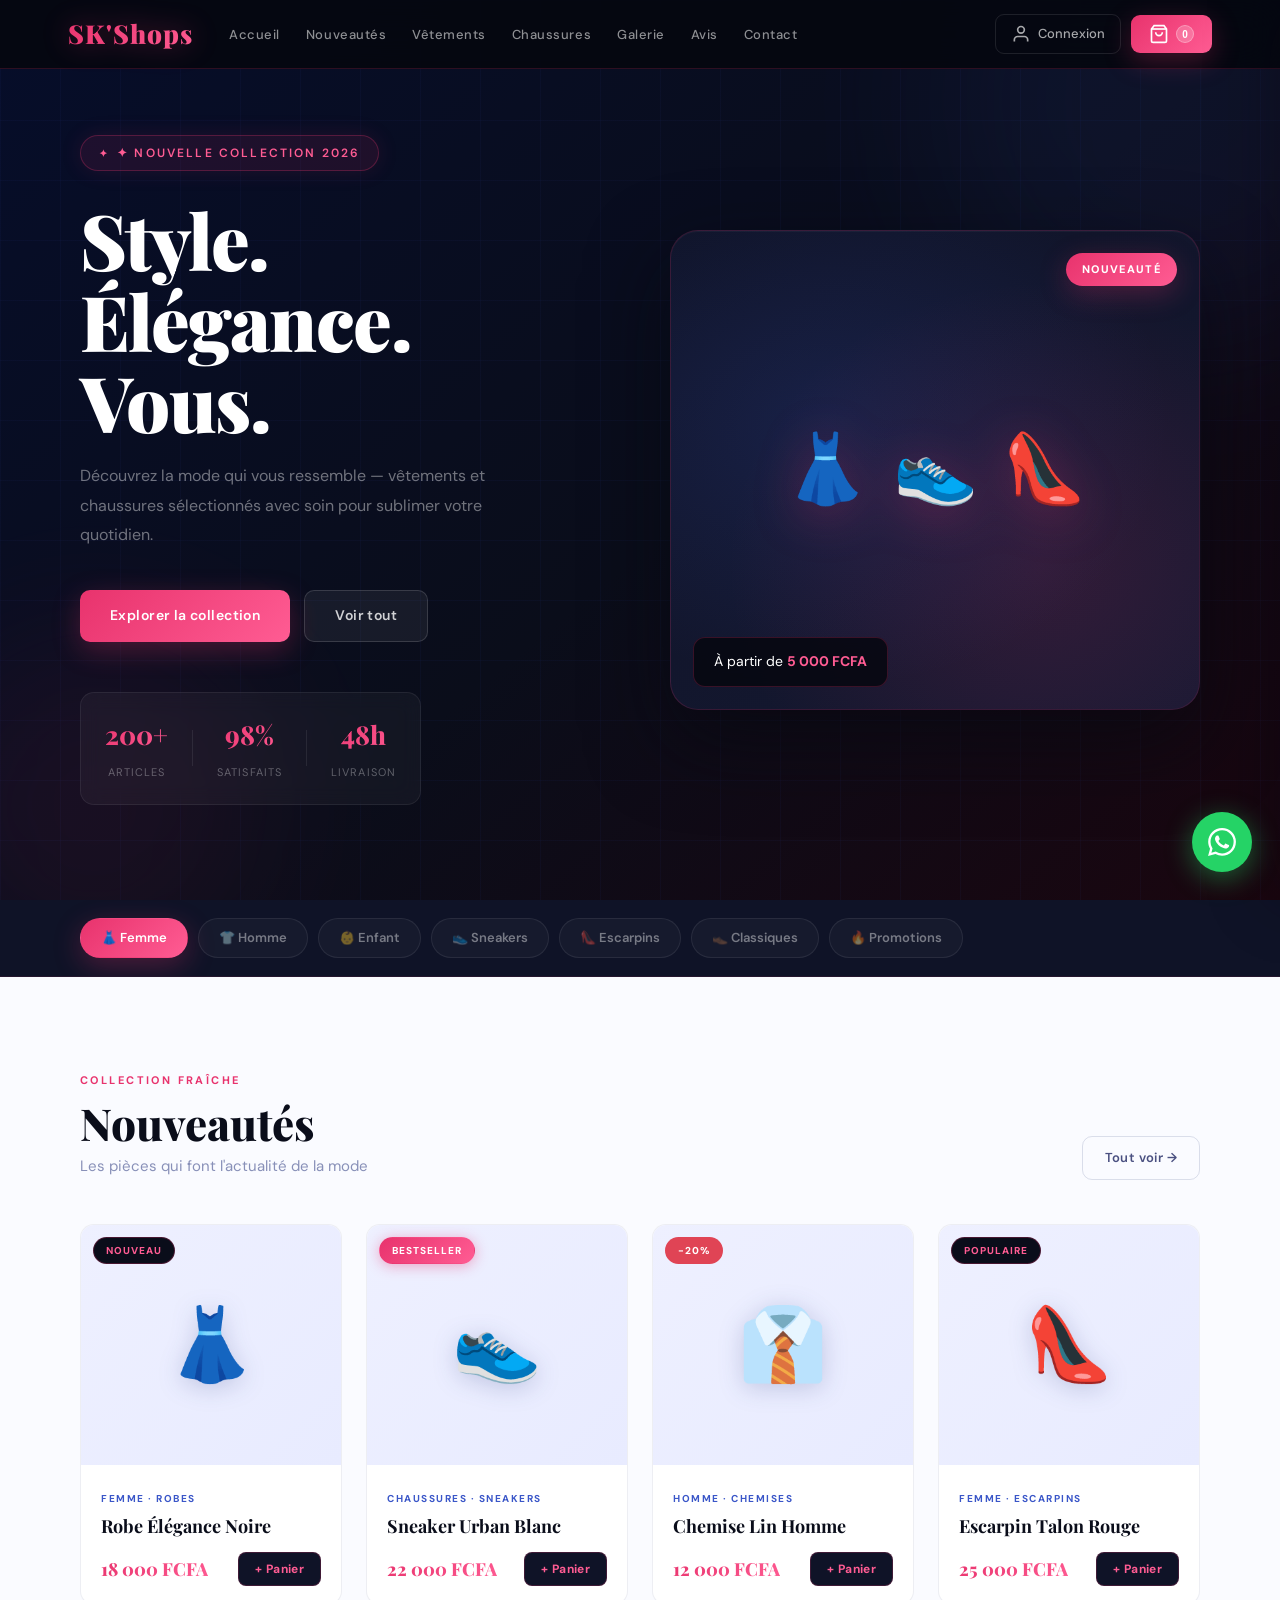
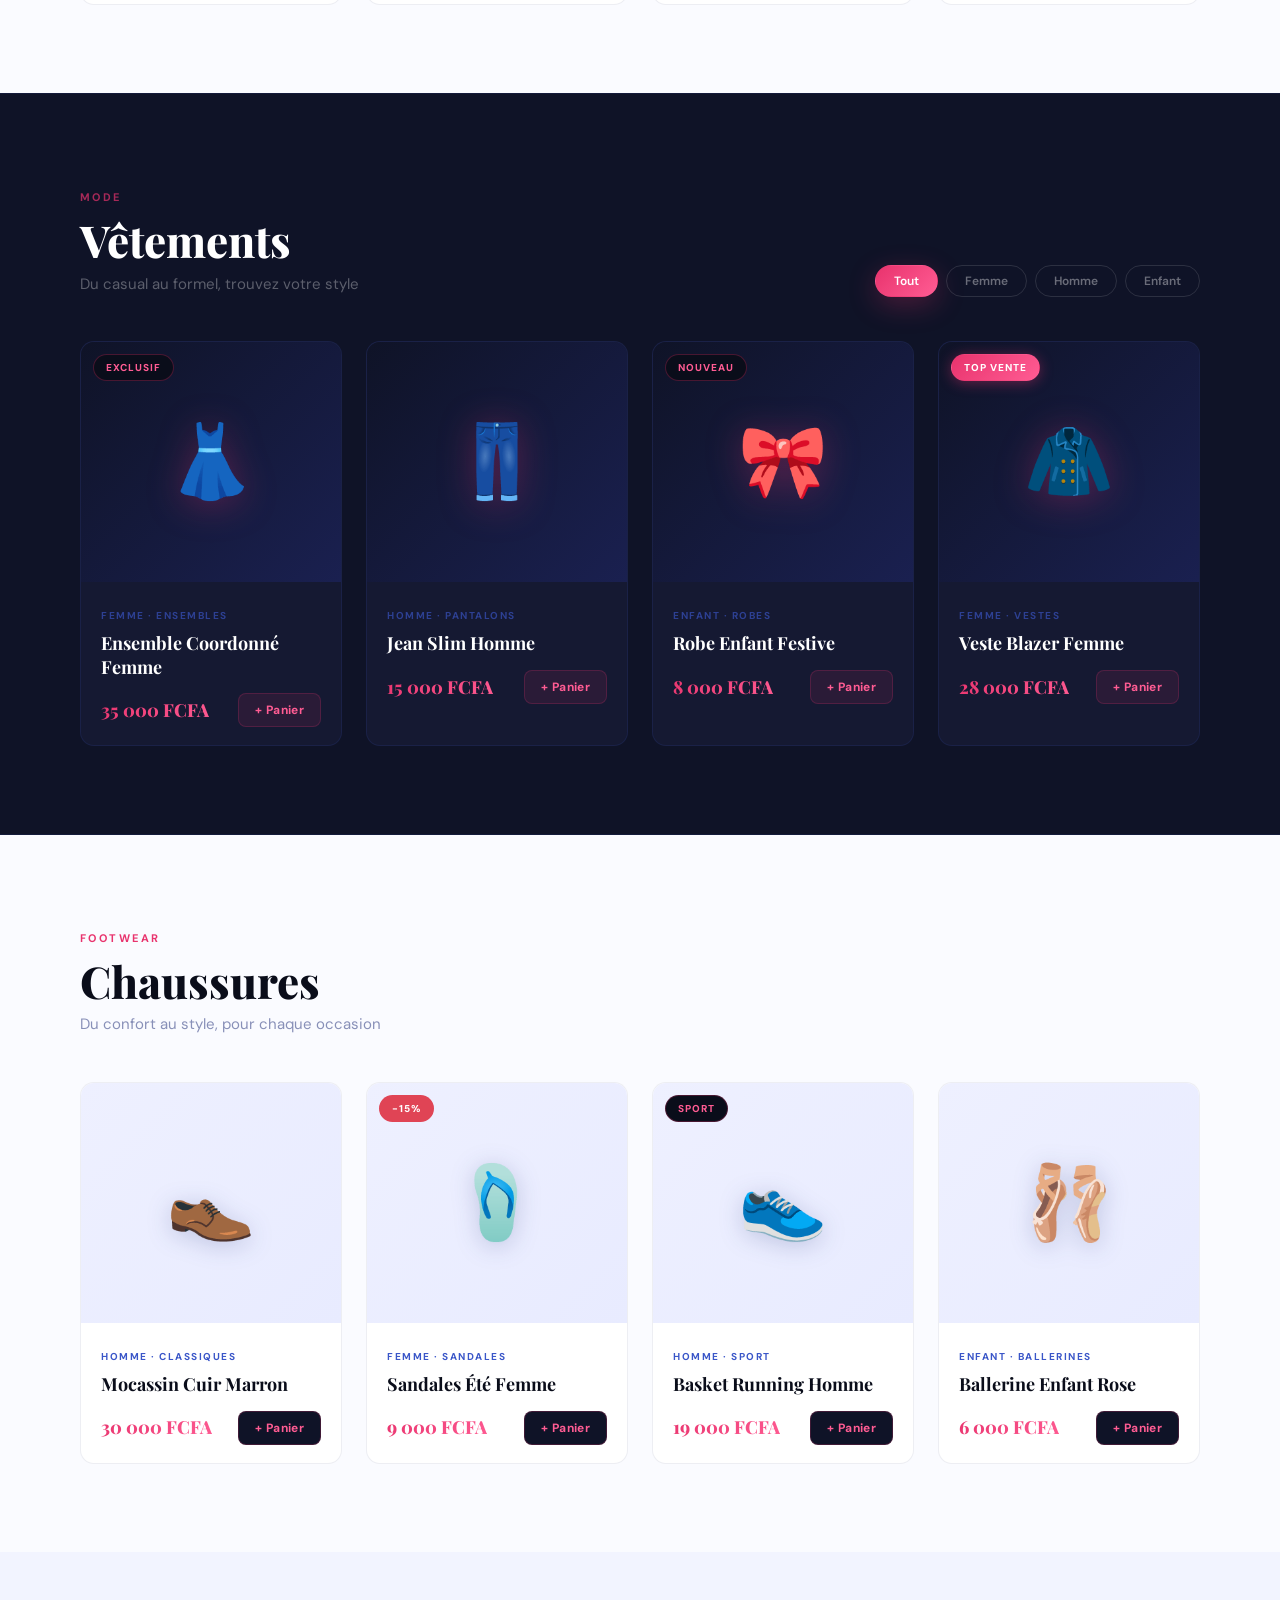
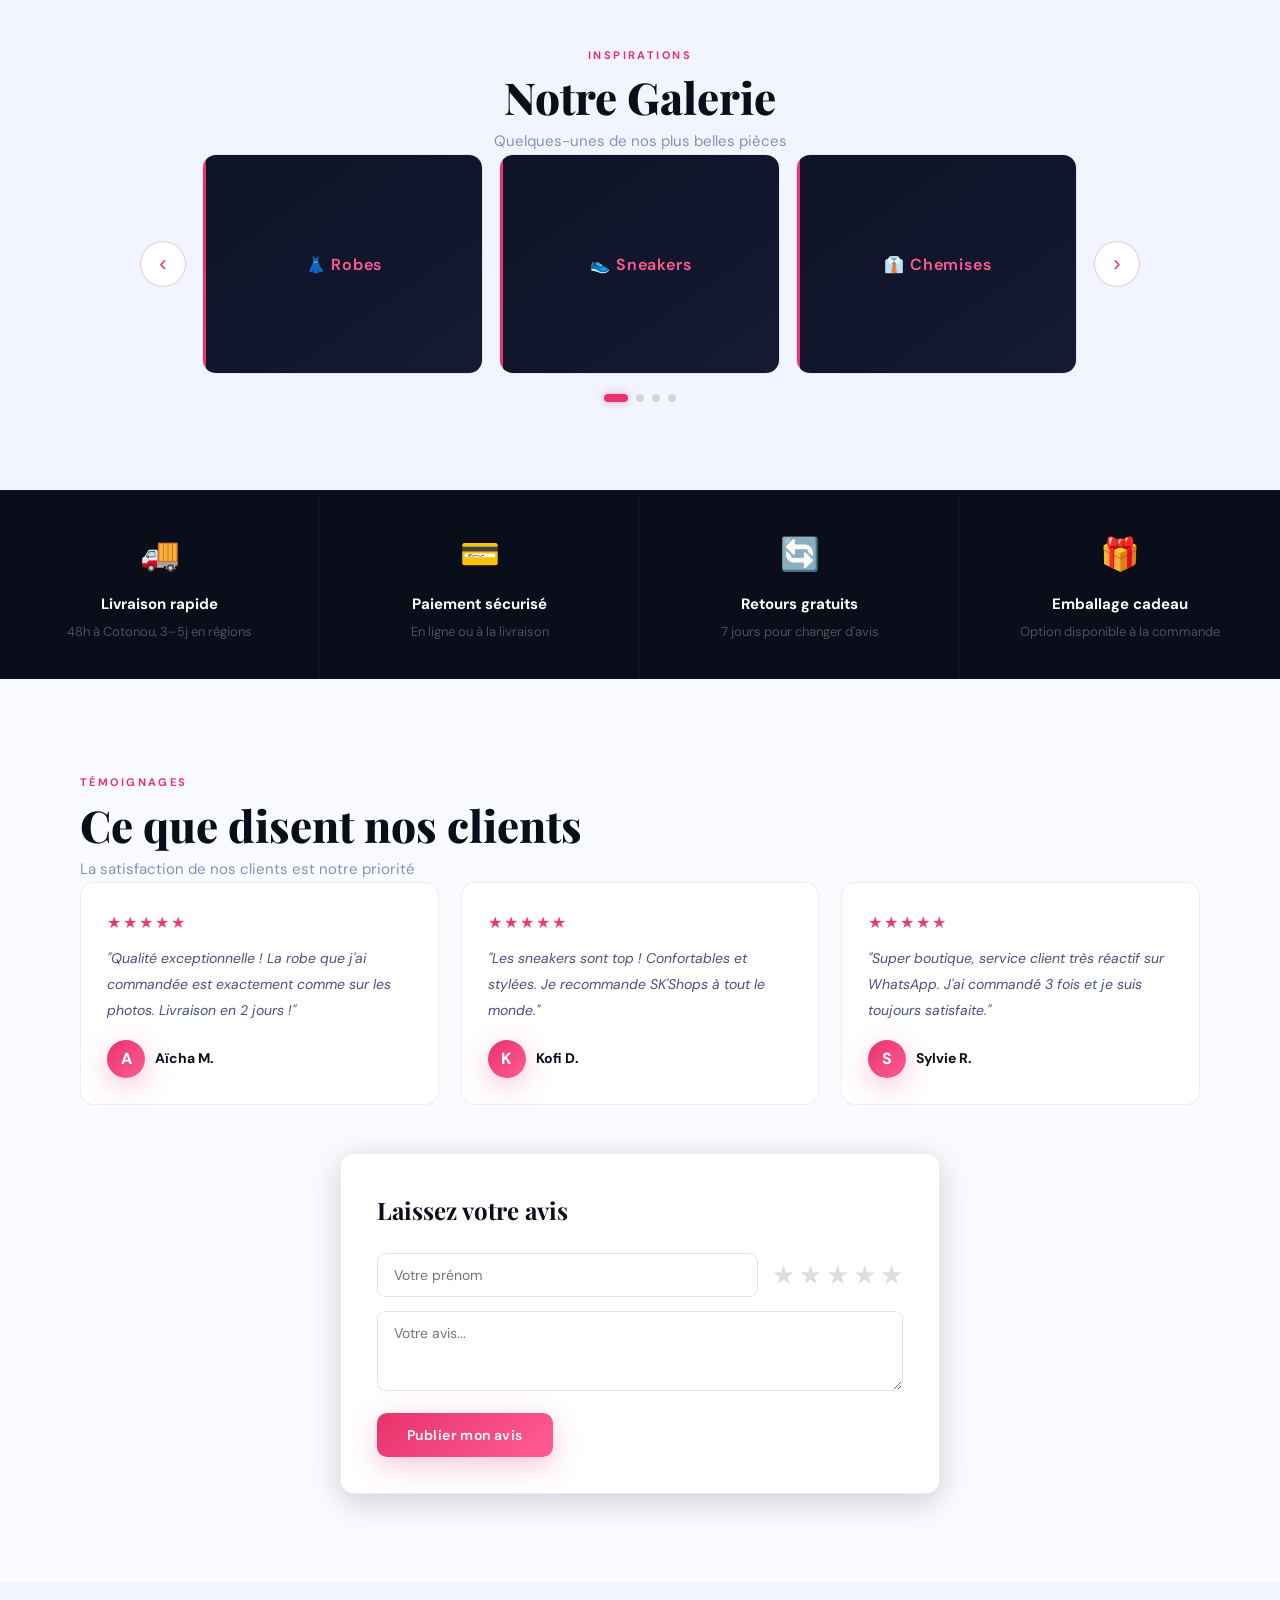
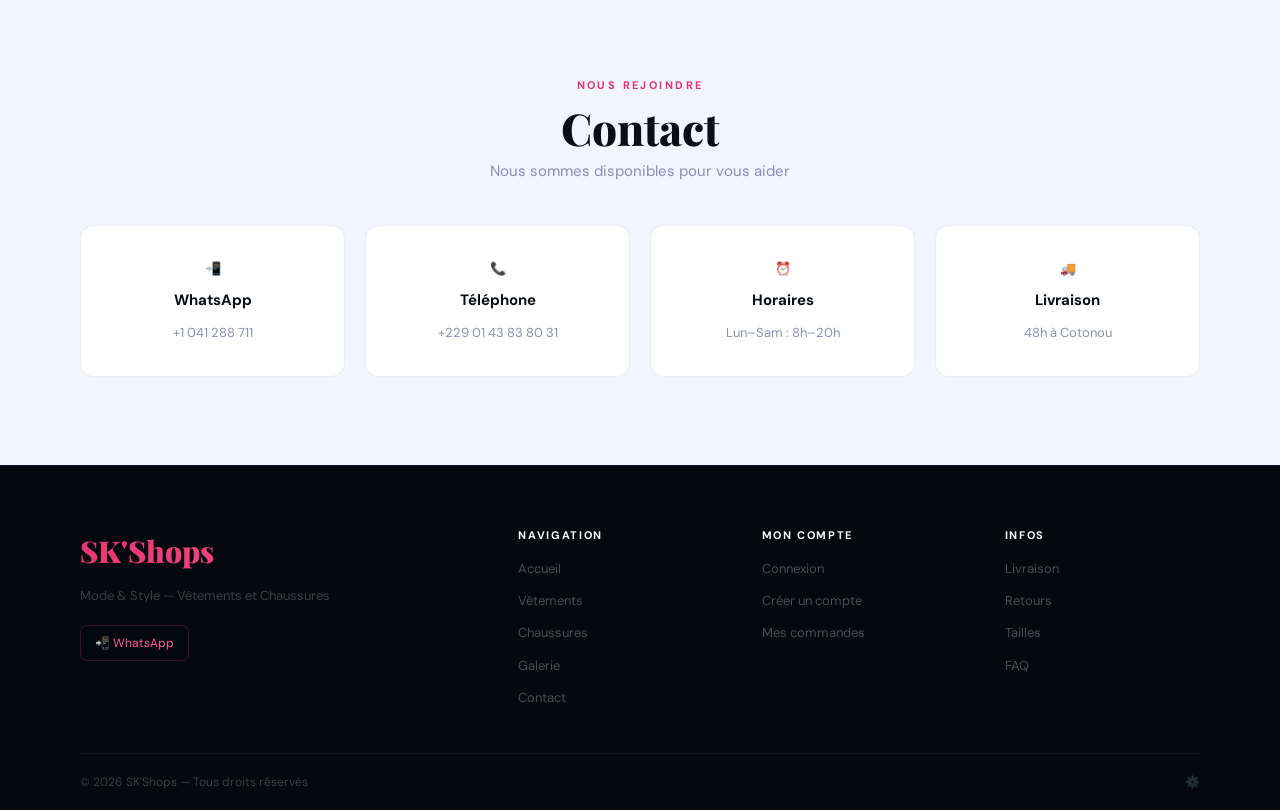
==== index.html @ e60af36e "Add files via upload" ====
<!DOCTYPE html>
<html lang="fr">
<head>
    <meta charset="UTF-8">
    <meta name="viewport" content="width=device-width, initial-scale=1.0">
    <title>SK'Shops | Mode & Style</title>
    <link rel="stylesheet" href="style.css">
    <link href="https://fonts.googleapis.com/css2?family=Playfair+Display:ital,wght@0,400;0,700;0,900;1,400;1,700&family=DM+Sans:wght@300;400;500;600&display=swap" rel="stylesheet">
</head>
<body>

    <!-- ===== NAVIGATION ===== -->
    <nav id="navbar">
        <div class="nav-inner">
            <a class="nav-logo" href="#">SK'Shops</a>
            <ul class="nav-links">
                <li><a href="#accueil">Accueil</a></li>
                <li><a href="#nouveautes">Nouveautés</a></li>
                <li><a href="#vetements">Vêtements</a></li>
                <li><a href="#chaussures">Chaussures</a></li>
                <li><a href="#galerie">Galerie</a></li>
                <li><a href="#avis">Avis</a></li>
                <li><a href="#contact">Contact</a></li>
            </ul>
            <div class="nav-actions">
                <a href="auth.html" class="nav-account-btn" id="accountNavBtn" title="Mon compte">
                    <svg width="20" height="20" viewBox="0 0 24 24" fill="none" stroke="currentColor" stroke-width="2"><path d="M20 21v-2a4 4 0 0 0-4-4H8a4 4 0 0 0-4 4v2"/><circle cx="12" cy="7" r="4"/></svg>
                    <span id="accountNavLabel">Connexion</span>
                </a>
                <button class="cart-btn" id="cartBtn" aria-label="Panier">
                    <svg width="20" height="20" viewBox="0 0 24 24" fill="none" stroke="currentColor" stroke-width="2"><path d="M6 2L3 6v14a2 2 0 0 0 2 2h14a2 2 0 0 0 2-2V6l-3-4z"/><line x1="3" y1="6" x2="21" y2="6"/><path d="M16 10a4 4 0 0 1-8 0"/></svg>
                    <span class="cart-count" id="cartCount">0</span>
                </button>
                <button class="menu-toggle" id="menuToggle" aria-label="Menu">☰</button>
            </div>
        </div>
    </nav>

    <!-- ===== HERO ===== -->
    <header id="accueil">
        <div class="hero-content">
            <span class="hero-tag">✦ Nouvelle Collection 2026</span>
            <h1>Style.<br>Élégance.<br>Vous.</h1>
            <p class="hero-sub">Découvrez la mode qui vous ressemble — vêtements et chaussures sélectionnés avec soin pour sublimer votre quotidien.</p>
            <div class="hero-btns">
                <a class="btn btn-primary" href="#nouveautes">Explorer la collection</a>
                <a class="btn btn-secondary" href="#vetements">Voir tout</a>
            </div>
            <div class="hero-stats">
                <div class="stat"><span>200+</span><small>Articles</small></div>
                <div class="stat-divider"></div>
                <div class="stat"><span>98%</span><small>Satisfaits</small></div>
                <div class="stat-divider"></div>
                <div class="stat"><span>48h</span><small>Livraison</small></div>
            </div>
        </div>
        <div class="hero-visual">
            <div class="hero-img-frame">
                <div class="hero-img-placeholder">
                    <span>👗</span>
                    <span>👟</span>
                    <span>👠</span>
                </div>
                <div class="hero-badge-floating">Nouveauté</div>
                <div class="hero-price-floating">À partir de <strong>5 000 FCFA</strong></div>
            </div>
        </div>
        <div class="hero-decor">
            <div class="blob b1"></div>
            <div class="blob b2"></div>
        </div>
    </header>

    <!-- ===== BANIÈRE CATÉGORIES ===== -->
    <section id="categories" class="categories-strip">
        <a class="cat-chip active" href="#vetements">👗 Femme</a>
        <a class="cat-chip" href="#vetements">👕 Homme</a>
        <a class="cat-chip" href="#vetements">👶 Enfant</a>
        <a class="cat-chip" href="#chaussures">👟 Sneakers</a>
        <a class="cat-chip" href="#chaussures">👠 Escarpins</a>
        <a class="cat-chip" href="#chaussures">👞 Classiques</a>
        <a class="cat-chip" href="#nouveautes">🔥 Promotions</a>
    </section>

    <!-- ===== NOUVEAUTÉS ===== -->
    <section id="nouveautes">
        <div class="section-header">
            <div>
                <span class="section-tag">Collection fraîche</span>
                <h2>Nouveautés</h2>
                <p class="section-sub">Les pièces qui font l'actualité de la mode</p>
            </div>
            <a href="#vetements" class="btn btn-outline">Tout voir →</a>
        </div>
        <div class="products-grid" id="nouveautesGrid">
            <!-- Produits par défaut -->
            <div class="product-card" data-id="1" data-name="Robe Élégance Noire" data-price="18000" data-cat="vetements">
                <div class="card-img">
                    <div class="card-placeholder">👗</div>
                    <div class="card-badge">Nouveau</div>
                    <div class="card-actions-overlay">
                        <button class="quick-view-btn" onclick="quickView(1)">👁 Aperçu</button>
                        <button class="wishlist-btn" onclick="toggleWishlist(1)" title="Favoris">♡</button>
                    </div>
                </div>
                <div class="card-body">
                    <span class="card-cat">Femme · Robes</span>
                    <h3>Robe Élégance Noire</h3>
                    <div class="card-footer">
                        <span class="price">18 000 FCFA</span>
                        <button class="btn-add-cart" onclick="addToCart(1,'Robe Élégance Noire',18000,'👗')">+ Panier</button>
                    </div>
                </div>
            </div>

            <div class="product-card" data-id="2" data-name="Sneaker Urban Blanc" data-price="22000" data-cat="chaussures">
                <div class="card-img">
                    <div class="card-placeholder">👟</div>
                    <div class="card-badge bestseller">Bestseller</div>
                    <div class="card-actions-overlay">
                        <button class="quick-view-btn" onclick="quickView(2)">👁 Aperçu</button>
                        <button class="wishlist-btn" onclick="toggleWishlist(2)" title="Favoris">♡</button>
                    </div>
                </div>
                <div class="card-body">
                    <span class="card-cat">Chaussures · Sneakers</span>
                    <h3>Sneaker Urban Blanc</h3>
                    <div class="card-footer">
                        <span class="price">22 000 FCFA</span>
                        <button class="btn-add-cart" onclick="addToCart(2,'Sneaker Urban Blanc',22000,'👟')">+ Panier</button>
                    </div>
                </div>
            </div>

            <div class="product-card" data-id="3" data-name="Chemise Lin Homme" data-price="12000" data-cat="vetements">
                <div class="card-img">
                    <div class="card-placeholder">👔</div>
                    <div class="card-badge promo">-20%</div>
                    <div class="card-actions-overlay">
                        <button class="quick-view-btn" onclick="quickView(3)">👁 Aperçu</button>
                        <button class="wishlist-btn" onclick="toggleWishlist(3)" title="Favoris">♡</button>
                    </div>
                </div>
                <div class="card-body">
                    <span class="card-cat">Homme · Chemises</span>
                    <h3>Chemise Lin Homme</h3>
                    <div class="card-footer">
                        <span class="price">12 000 FCFA</span>
                        <button class="btn-add-cart" onclick="addToCart(3,'Chemise Lin Homme',12000,'👔')">+ Panier</button>
                    </div>
                </div>
            </div>

            <div class="product-card" data-id="4" data-name="Escarpin Talon Rouge" data-price="25000" data-cat="chaussures">
                <div class="card-img">
                    <div class="card-placeholder">👠</div>
                    <div class="card-badge">Populaire</div>
                    <div class="card-actions-overlay">
                        <button class="quick-view-btn" onclick="quickView(4)">👁 Aperçu</button>
                        <button class="wishlist-btn" onclick="toggleWishlist(4)" title="Favoris">♡</button>
                    </div>
                </div>
                <div class="card-body">
                    <span class="card-cat">Femme · Escarpins</span>
                    <h3>Escarpin Talon Rouge</h3>
                    <div class="card-footer">
                        <span class="price">25 000 FCFA</span>
                        <button class="btn-add-cart" onclick="addToCart(4,'Escarpin Talon Rouge',25000,'👠')">+ Panier</button>
                    </div>
                </div>
            </div>
        </div>
    </section>

    <!-- ===== VÊTEMENTS ===== -->
    <section id="vetements" class="section-dark">
        <div class="section-header">
            <div>
                <span class="section-tag light">Mode</span>
                <h2 class="light">Vêtements</h2>
                <p class="section-sub light">Du casual au formel, trouvez votre style</p>
            </div>
            <div class="filter-chips" id="vetFilter">
                <button class="fchip active" data-filter="all">Tout</button>
                <button class="fchip" data-filter="femme">Femme</button>
                <button class="fchip" data-filter="homme">Homme</button>
                <button class="fchip" data-filter="enfant">Enfant</button>
            </div>
        </div>
        <div class="products-grid" id="vetementsGrid">
            <div class="product-card dark-card" data-id="5" data-name="Ensemble Coordonné Femme" data-price="35000">
                <div class="card-img"><div class="card-placeholder">👗</div><div class="card-badge">Exclusif</div>
                <div class="card-actions-overlay"><button class="quick-view-btn" onclick="quickView(5)">👁</button><button class="wishlist-btn" onclick="toggleWishlist(5)">♡</button></div></div>
                <div class="card-body"><span class="card-cat">Femme · Ensembles</span><h3>Ensemble Coordonné Femme</h3>
                <div class="card-footer"><span class="price">35 000 FCFA</span><button class="btn-add-cart" onclick="addToCart(5,'Ensemble Coordonné Femme',35000,'👗')">+ Panier</button></div></div>
            </div>
            <div class="product-card dark-card" data-id="6" data-name="Jean Slim Homme" data-price="15000">
                <div class="card-img"><div class="card-placeholder">👖</div>
                <div class="card-actions-overlay"><button class="quick-view-btn" onclick="quickView(6)">👁</button><button class="wishlist-btn" onclick="toggleWishlist(6)">♡</button></div></div>
                <div class="card-body"><span class="card-cat">Homme · Pantalons</span><h3>Jean Slim Homme</h3>
                <div class="card-footer"><span class="price">15 000 FCFA</span><button class="btn-add-cart" onclick="addToCart(6,'Jean Slim Homme',15000,'👖')">+ Panier</button></div></div>
            </div>
            <div class="product-card dark-card" data-id="7" data-name="Robe Enfant Festive" data-price="8000">
                <div class="card-img"><div class="card-placeholder">🎀</div><div class="card-badge">Nouveau</div>
                <div class="card-actions-overlay"><button class="quick-view-btn" onclick="quickView(7)">👁</button><button class="wishlist-btn" onclick="toggleWishlist(7)">♡</button></div></div>
                <div class="card-body"><span class="card-cat">Enfant · Robes</span><h3>Robe Enfant Festive</h3>
                <div class="card-footer"><span class="price">8 000 FCFA</span><button class="btn-add-cart" onclick="addToCart(7,'Robe Enfant Festive',8000,'🎀')">+ Panier</button></div></div>
            </div>
            <div class="product-card dark-card" data-id="8" data-name="Veste Blazer Femme" data-price="28000">
                <div class="card-img"><div class="card-placeholder">🧥</div><div class="card-badge bestseller">Top vente</div>
                <div class="card-actions-overlay"><button class="quick-view-btn" onclick="quickView(8)">👁</button><button class="wishlist-btn" onclick="toggleWishlist(8)">♡</button></div></div>
                <div class="card-body"><span class="card-cat">Femme · Vestes</span><h3>Veste Blazer Femme</h3>
                <div class="card-footer"><span class="price">28 000 FCFA</span><button class="btn-add-cart" onclick="addToCart(8,'Veste Blazer Femme',28000,'🧥')">+ Panier</button></div></div>
            </div>
        </div>
    </section>

    <!-- ===== CHAUSSURES ===== -->
    <section id="chaussures">
        <div class="section-header">
            <div>
                <span class="section-tag">Footwear</span>
                <h2>Chaussures</h2>
                <p class="section-sub">Du confort au style, pour chaque occasion</p>
            </div>
        </div>
        <div class="products-grid" id="chaussuresGrid">
            <div class="product-card" data-id="9" data-name="Mocassin Cuir Marron" data-price="30000">
                <div class="card-img"><div class="card-placeholder">👞</div>
                <div class="card-actions-overlay"><button class="quick-view-btn" onclick="quickView(9)">👁</button><button class="wishlist-btn" onclick="toggleWishlist(9)">♡</button></div></div>
                <div class="card-body"><span class="card-cat">Homme · Classiques</span><h3>Mocassin Cuir Marron</h3>
                <div class="card-footer"><span class="price">30 000 FCFA</span><button class="btn-add-cart" onclick="addToCart(9,'Mocassin Cuir Marron',30000,'👞')">+ Panier</button></div></div>
            </div>
            <div class="product-card" data-id="10" data-name="Sandales Été Femme" data-price="9000">
                <div class="card-img"><div class="card-placeholder">🩴</div><div class="card-badge promo">-15%</div>
                <div class="card-actions-overlay"><button class="quick-view-btn" onclick="quickView(10)">👁</button><button class="wishlist-btn" onclick="toggleWishlist(10)">♡</button></div></div>
                <div class="card-body"><span class="card-cat">Femme · Sandales</span><h3>Sandales Été Femme</h3>
                <div class="card-footer"><span class="price">9 000 FCFA</span><button class="btn-add-cart" onclick="addToCart(10,'Sandales Été Femme',9000,'🩴')">+ Panier</button></div></div>
            </div>
            <div class="product-card" data-id="11" data-name="Basket Running Homme" data-price="19000">
                <div class="card-img"><div class="card-placeholder">👟</div><div class="card-badge">Sport</div>
                <div class="card-actions-overlay"><button class="quick-view-btn" onclick="quickView(11)">👁</button><button class="wishlist-btn" onclick="toggleWishlist(11)">♡</button></div></div>
                <div class="card-body"><span class="card-cat">Homme · Sport</span><h3>Basket Running Homme</h3>
                <div class="card-footer"><span class="price">19 000 FCFA</span><button class="btn-add-cart" onclick="addToCart(11,'Basket Running Homme',19000,'👟')">+ Panier</button></div></div>
            </div>
            <div class="product-card" data-id="12" data-name="Ballerine Enfant Rose" data-price="6000">
                <div class="card-img"><div class="card-placeholder">🩰</div>
                <div class="card-actions-overlay"><button class="quick-view-btn" onclick="quickView(12)">👁</button><button class="wishlist-btn" onclick="toggleWishlist(12)">♡</button></div></div>
                <div class="card-body"><span class="card-cat">Enfant · Ballerines</span><h3>Ballerine Enfant Rose</h3>
                <div class="card-footer"><span class="price">6 000 FCFA</span><button class="btn-add-cart" onclick="addToCart(12,'Ballerine Enfant Rose',6000,'🩰')">+ Panier</button></div></div>
            </div>
        </div>
    </section>

    <!-- ===== GALERIE ===== -->
    <section id="galerie" class="section-alt">
        <span class="section-tag">Inspirations</span>
        <h2>Notre Galerie</h2>
        <p class="section-sub">Quelques-unes de nos plus belles pièces</p>
        <div class="gallery-carousel">
            <button class="carousel-btn prev" id="prevBtn">‹</button>
            <div class="carousel-track-wrap">
                <div class="carousel-track" id="carouselTrack">
                    <div class="gallery-item"><div class="gal-placeholder">👗 Robes</div></div>
                    <div class="gallery-item"><div class="gal-placeholder">👟 Sneakers</div></div>
                    <div class="gallery-item"><div class="gal-placeholder">👔 Chemises</div></div>
                    <div class="gallery-item"><div class="gal-placeholder">👠 Escarpins</div></div>
                    <div class="gallery-item"><div class="gal-placeholder">🧥 Vestes</div></div>
                    <div class="gallery-item"><div class="gal-placeholder">👞 Classiques</div></div>
                </div>
            </div>
            <button class="carousel-btn next" id="nextBtn">›</button>
        </div>
        <div class="carousel-dots" id="carouselDots"></div>
    </section>

    <!-- ===== AVANTAGES ===== -->
    <section id="avantages" class="avantages-section">
        <div class="avantage"><span>🚚</span><strong>Livraison rapide</strong><p>48h à Cotonou, 3–5j en régions</p></div>
        <div class="avantage"><span>💳</span><strong>Paiement sécurisé</strong><p>En ligne ou à la livraison</p></div>
        <div class="avantage"><span>🔄</span><strong>Retours gratuits</strong><p>7 jours pour changer d'avis</p></div>
        <div class="avantage"><span>🎁</span><strong>Emballage cadeau</strong><p>Option disponible à la commande</p></div>
    </section>

    <!-- ===== AVIS ===== -->
    <section id="avis">
        <span class="section-tag">Témoignages</span>
        <h2>Ce que disent nos clients</h2>
        <p class="section-sub">La satisfaction de nos clients est notre priorité</p>
        <div class="reviews-grid" id="reviewsGrid">
            <div class="review-card">
                <div class="stars">★★★★★</div>
                <p>"Qualité exceptionnelle ! La robe que j'ai commandée est exactement comme sur les photos. Livraison en 2 jours !"</p>
                <div class="reviewer"><span class="avatar">A</span><strong>Aïcha M.</strong></div>
            </div>
            <div class="review-card">
                <div class="stars">★★★★★</div>
                <p>"Les sneakers sont top ! Confortables et stylées. Je recommande SK'Shops à tout le monde."</p>
                <div class="reviewer"><span class="avatar">K</span><strong>Kofi D.</strong></div>
            </div>
            <div class="review-card">
                <div class="stars">★★★★★</div>
                <p>"Super boutique, service client très réactif sur WhatsApp. J'ai commandé 3 fois et je suis toujours satisfaite."</p>
                <div class="reviewer"><span class="avatar">S</span><strong>Sylvie R.</strong></div>
            </div>
        </div>
        <div class="review-form-wrap">
            <h3>Laissez votre avis</h3>
            <form id="reviewForm">
                <div class="form-row">
                    <input type="text" id="reviewName" placeholder="Votre prénom" required>
                    <div class="star-rating" id="starRating">
                        <span data-val="1">★</span><span data-val="2">★</span>
                        <span data-val="3">★</span><span data-val="4">★</span>
                        <span data-val="5">★</span>
                    </div>
                </div>
                <textarea id="reviewText" placeholder="Votre avis..." rows="3" required></textarea>
                <button type="submit" class="btn btn-primary">Publier mon avis</button>
            </form>
        </div>
    </section>

    <!-- ===== CONTACT ===== -->
    <section id="contact" class="section-alt">
        <span class="section-tag">Nous rejoindre</span>
        <h2>Contact</h2>
        <p class="section-sub">Nous sommes disponibles pour vous aider</p>
        <div class="contact-grid">
            <a class="contact-card" href="https://wa.me/1041288711">
                <span class="contact-icon">📲</span>
                <strong>WhatsApp</strong>
                <span>+1 041 288 711</span>
            </a>
            <a class="contact-card" href="tel:+2290143838031">
                <span class="contact-icon">📞</span>
                <strong>Téléphone</strong>
                <span>+229 01 43 83 80 31</span>
            </a>
            <div class="contact-card">
                <span class="contact-icon">⏰</span>
                <strong>Horaires</strong>
                <span>Lun–Sam : 8h–20h</span>
            </div>
            <div class="contact-card">
                <span class="contact-icon">🚚</span>
                <strong>Livraison</strong>
                <span>48h à Cotonou</span>
            </div>
        </div>
    </section>

    <!-- ===== FOOTER ===== -->
    <footer>
        <div class="footer-inner">
            <div class="footer-brand">
                <span class="footer-logo">SK'Shops</span>
                <p>Mode & Style — Vêtements et Chaussures</p>
                <div class="footer-socials">
                    <a href="https://wa.me/1041288711" class="social-link">📲 WhatsApp</a>
                </div>
            </div>
            <div class="footer-col">
                <strong>Navigation</strong>
                <a href="#accueil">Accueil</a>
                <a href="#vetements">Vêtements</a>
                <a href="#chaussures">Chaussures</a>
                <a href="#galerie">Galerie</a>
                <a href="#contact">Contact</a>
            </div>
            <div class="footer-col">
                <strong>Mon compte</strong>
                <a href="auth.html">Connexion</a>
                <a href="auth.html">Créer un compte</a>
                <a href="#" id="footerOrders">Mes commandes</a>
            </div>
            <div class="footer-col">
                <strong>Infos</strong>
                <a href="#">Livraison</a>
                <a href="#">Retours</a>
                <a href="#">Tailles</a>
                <a href="#">FAQ</a>
            </div>
        </div>
        <div class="footer-bottom">
            <span>© 2026 SK'Shops — Tous droits réservés</span>
            <span id="adminLogoBtn" style="cursor:pointer; margin-left:12px;" title="Admin">⚙️</span>
        </div>
    </footer>

    <!-- Indicateur admin -->
    <div id="adminClickHint" style="position:fixed;bottom:24px;left:50%;transform:translateX(-50%);background:rgba(0,0,0,0.85);color:white;padding:10px 24px;border-radius:30px;font-size:14px;opacity:0;pointer-events:none;transition:opacity 0.3s;z-index:9999;white-space:nowrap;"></div>

    <!-- ===== WHATSAPP FLOTTANT ===== -->
    <a href="https://wa.me/1041288711?text=Bonjour%20SK'Shops%20!%20Je%20voudrais%20des%20informations." 
       class="whatsapp-float" target="_blank" id="waFloat" title="Discuter sur WhatsApp">
        <svg viewBox="0 0 24 24" fill="white" width="28" height="28">
            <path d="M17.472 14.382c-.297-.149-1.758-.867-2.03-.967-.273-.099-.471-.148-.67.15-.197.297-.767.966-.94 1.164-.173.199-.347.223-.644.075-.297-.15-1.255-.463-2.39-1.475-.883-.788-1.48-1.761-1.653-2.059-.173-.297-.018-.458.13-.606.134-.133.298-.347.446-.52.149-.174.198-.298.298-.497.099-.198.05-.371-.025-.52-.075-.149-.669-1.612-.916-2.207-.242-.579-.487-.5-.669-.51-.173-.008-.371-.01-.57-.01-.198 0-.52.074-.792.372-.272.297-1.04 1.016-1.04 2.479 0 1.462 1.065 2.875 1.213 3.074.149.198 2.096 3.2 5.077 4.487.709.306 1.262.489 1.694.625.712.227 1.36.195 1.871.118.571-.085 1.758-.719 2.006-1.413.248-.694.248-1.289.173-1.413-.074-.124-.272-.198-.57-.347m-5.421 7.403h-.004a9.87 9.87 0 01-5.031-1.378l-.361-.214-3.741.982.998-3.648-.235-.374a9.86 9.86 0 01-1.51-5.26c.001-5.45 4.436-9.884 9.888-9.884 2.64 0 5.122 1.03 6.988 2.898a9.825 9.825 0 012.893 6.994c-.003 5.45-4.437 9.884-9.885 9.884m8.413-18.297A11.815 11.815 0 0012.05 0C5.495 0 .16 5.335.157 11.892c0 2.096.547 4.142 1.588 5.945L.057 24l6.305-1.654a11.882 11.882 0 005.683 1.448h.005c6.554 0 11.89-5.335 11.893-11.893a11.821 11.821 0 00-3.48-8.413z"/>
        </svg>
        <span class="wa-tooltip">Chattez avec nous !</span>
    </a>

    <!-- ===== PANIER SIDEBAR ===== -->
    <div class="cart-overlay" id="cartOverlay"></div>
    <aside class="cart-sidebar" id="cartSidebar">
        <div class="cart-header">
            <h3>Mon Panier</h3>
            <button id="closeCart">✕</button>
        </div>
        <div class="cart-items" id="cartItems">
            <p class="cart-empty">Votre panier est vide 🛍️</p>
        </div>
        <div class="cart-footer" id="cartFooter" style="display:none">
            <div class="cart-total">Total : <strong id="cartTotal">0 FCFA</strong></div>
            <button class="btn btn-primary" onclick="proceedCheckout()" style="width:100%;margin-bottom:10px;">
                💳 Commander en ligne
            </button>
            <a id="cartWhatsapp" href="#" class="btn btn-whatsapp" target="_blank">
                📲 Commander via WhatsApp
            </a>
        </div>
    </aside>

    <!-- ===== MODAL QUICK VIEW ===== -->
    <div class="modal-overlay" id="quickViewOverlay">
        <div class="modal quick-view-modal">
            <button class="modal-close" id="closeQuickView">✕</button>
            <div id="quickViewContent"></div>
        </div>
    </div>

    <!-- ===== MODAL CHECKOUT ===== -->
    <div class="modal-overlay" id="checkoutOverlay">
        <div class="modal checkout-modal">
            <button class="modal-close" id="closeCheckout">✕</button>
            <h3>Finaliser la commande</h3>
            <div id="checkoutContent"></div>
        </div>
    </div>

    <!-- ===== TOAST ===== -->
    <div class="toast" id="toast"></div>

    <script src="script.js"></script>
</body>
</html>
---- style.css ----
/* =============================================
   SK'SHOPS — style.css
   Thème : Bleu Nuit × Noir × Rose — Mode Luxe
   ============================================= */

:root {
    --black:      #060810;
    --dark:       #0a0d1a;
    --dark2:      #0f1327;
    --dark3:      #151932;
    --blue:       #1a2a6c;
    --blue-mid:   #243580;
    --blue-light: #3a56c8;
    --blue-soft:  rgba(58,86,200,0.14);
    --blue-glow:  rgba(58,86,200,0.3);
    --rose:       #e8336d;
    --rose-light: #ff5c93;
    --rose-soft:  rgba(232,51,109,0.12);
    --rose-glow:  rgba(232,51,109,0.3);
    --grad-main:  linear-gradient(140deg,#060d2a 0%,#0a0d1a 55%,#1a060f 100%);
    --grad-rose:  linear-gradient(135deg,#e8336d,#ff5c93);
    --grad-blue:  linear-gradient(135deg,#1a2a6c,#3a56c8);
    --grad-card:  linear-gradient(145deg,#0f1327,#151932);
    --white:      #ffffff;
    --off-white:  #f2f4ff;
    --cream:      #fafbff;
    --text:       #1a1f3c;
    --text-mid:   #4a5080;
    --text-light: #8890b8;
    --red:        #e04455;
    --green:      #2ecc8a;
    --shadow:     0 8px 32px rgba(10,13,26,0.18);
    --shadow-rose:0 8px 28px rgba(232,51,109,0.28);
    --shadow-blue:0 8px 28px rgba(58,86,200,0.28);
    --radius:     14px;
    --tr:         0.3s cubic-bezier(.4,0,.2,1);
    --font-title: 'Playfair Display',Georgia,serif;
    --font-body:  'DM Sans',sans-serif;
}

*,*::before,*::after{box-sizing:border-box;margin:0;padding:0}
html{scroll-behavior:smooth}
body{font-family:var(--font-body);background:var(--cream);color:var(--text);line-height:1.7;overflow-x:hidden}
a{text-decoration:none;color:inherit}
ul{list-style:none}
img{max-width:100%;display:block}
::-webkit-scrollbar{width:5px}
::-webkit-scrollbar-track{background:var(--dark)}
::-webkit-scrollbar-thumb{background:var(--rose);border-radius:3px}

/* ── NAVBAR ── */
#navbar{position:fixed;top:0;left:0;right:0;z-index:1000;background:rgba(6,8,16,0.95);backdrop-filter:blur(20px);-webkit-backdrop-filter:blur(20px);border-bottom:1px solid rgba(232,51,109,0.18);transition:box-shadow var(--tr)}
#navbar.scrolled{box-shadow:0 4px 36px rgba(6,8,16,0.7),0 1px 0 rgba(232,51,109,0.22)}
.nav-inner{max-width:1200px;margin:auto;padding:0 28px;height:68px;display:flex;align-items:center;gap:24px}
.nav-logo{font-family:var(--font-title);font-size:26px;font-weight:900;letter-spacing:.04em;white-space:nowrap;flex-shrink:0;background:var(--grad-rose);-webkit-background-clip:text;-webkit-text-fill-color:transparent;background-clip:text;filter:drop-shadow(0 0 14px rgba(232,51,109,.4))}
.nav-links{display:flex;gap:2px;flex:1}
.nav-links a{font-size:13px;font-weight:500;letter-spacing:.04em;color:rgba(255,255,255,.55);padding:7px 12px;border-radius:8px;transition:color var(--tr),background var(--tr);white-space:nowrap}
.nav-links a:hover{color:var(--rose-light);background:var(--rose-soft)}
.nav-actions{display:flex;align-items:center;gap:10px;flex-shrink:0}
.nav-account-btn{display:flex;align-items:center;gap:7px;color:rgba(255,255,255,.65);font-size:13px;font-weight:500;padding:8px 15px;border-radius:9px;border:1px solid rgba(255,255,255,.1);transition:all var(--tr)}
.nav-account-btn:hover{color:var(--rose-light);border-color:rgba(232,51,109,.4);background:var(--rose-soft);box-shadow:0 0 16px rgba(232,51,109,.15)}
.cart-btn{display:flex;align-items:center;gap:7px;background:var(--grad-rose);color:white;border:none;padding:9px 18px;border-radius:9px;font-size:13px;font-weight:700;cursor:pointer;transition:all var(--tr);box-shadow:var(--shadow-rose)}
.cart-btn:hover{transform:scale(1.05);box-shadow:0 8px 30px rgba(232,51,109,.5)}
.cart-count{background:rgba(255,255,255,.22);color:white;width:18px;height:18px;border-radius:50%;font-size:10px;font-weight:800;display:inline-flex;align-items:center;justify-content:center;border:1px solid rgba(255,255,255,.3)}
.menu-toggle{display:none;background:none;border:none;font-size:24px;cursor:pointer;color:var(--rose)}

/* ── HERO ── */
#accueil{min-height:100vh;display:grid;grid-template-columns:1fr 1fr;align-items:center;gap:60px;padding:120px 80px 80px;background:var(--grad-main);position:relative;overflow:hidden}
#accueil::before{content:'';position:absolute;inset:0;background-image:linear-gradient(rgba(58,86,200,.05) 1px,transparent 1px),linear-gradient(90deg,rgba(58,86,200,.05) 1px,transparent 1px);background-size:60px 60px;pointer-events:none;z-index:0}
.hero-content{position:relative;z-index:2}
.hero-tag{display:inline-flex;align-items:center;gap:8px;background:rgba(232,51,109,.1);color:var(--rose-light);font-size:12px;font-weight:600;letter-spacing:.18em;text-transform:uppercase;padding:7px 18px;border-radius:50px;border:1px solid rgba(232,51,109,.28);margin-bottom:28px;animation:fadeDown .6s ease both;box-shadow:0 0 22px rgba(232,51,109,.12)}
.hero-tag::before{content:'✦';font-size:10px}
#accueil h1{font-family:var(--font-title);font-size:clamp(50px,6vw,84px);font-weight:900;line-height:1.05;color:var(--white);letter-spacing:-.02em;margin-bottom:20px;animation:fadeUp .7s .1s ease both}
#accueil h1 .highlight{background:var(--grad-rose);-webkit-background-clip:text;-webkit-text-fill-color:transparent;background-clip:text;filter:drop-shadow(0 0 22px rgba(232,51,109,.4))}
.hero-sub{font-size:16px;color:rgba(255,255,255,.42);line-height:1.85;margin-bottom:40px;max-width:440px;animation:fadeUp .7s .2s ease both}
.hero-btns{display:flex;gap:14px;flex-wrap:wrap;animation:fadeUp .7s .3s ease both;margin-bottom:50px}
.hero-stats{display:flex;align-items:center;gap:24px;animation:fadeUp .7s .45s ease both;padding:20px 24px;background:rgba(255,255,255,.04);border:1px solid rgba(255,255,255,.07);border-radius:14px;width:fit-content;backdrop-filter:blur(10px)}
.stat{text-align:center}
.stat span{display:block;font-family:var(--font-title);font-size:26px;font-weight:800;background:var(--grad-rose);-webkit-background-clip:text;-webkit-text-fill-color:transparent;background-clip:text}
.stat small{font-size:11px;color:rgba(255,255,255,.32);letter-spacing:.1em;text-transform:uppercase}
.stat-divider{width:1px;height:36px;background:rgba(255,255,255,.08)}
.hero-visual{position:relative;z-index:2;animation:fadeUp .8s .2s ease both}
.hero-img-frame{background:var(--grad-card);border-radius:28px;border:1px solid rgba(232,51,109,.18);height:480px;position:relative;overflow:hidden;display:flex;align-items:center;justify-content:center;box-shadow:0 32px 80px rgba(6,8,16,.6),inset 0 1px 0 rgba(255,255,255,.04)}
.hero-img-frame::before{content:'';position:absolute;inset:0;background:radial-gradient(ellipse at 30% 40%,rgba(58,86,200,.18) 0%,transparent 65%),radial-gradient(ellipse at 70% 70%,rgba(232,51,109,.15) 0%,transparent 60%)}
.hero-img-placeholder{display:flex;gap:24px;font-size:68px;animation:float 4s ease-in-out infinite;position:relative;z-index:1;filter:drop-shadow(0 8px 24px rgba(232,51,109,.3))}
@keyframes float{0%,100%{transform:translateY(0)}50%{transform:translateY(-14px)}}
.hero-badge-floating{position:absolute;top:22px;right:22px;background:var(--grad-rose);color:white;font-size:11px;font-weight:800;letter-spacing:.12em;text-transform:uppercase;padding:7px 16px;border-radius:50px;box-shadow:var(--shadow-rose);animation:pulse-badge 2.5s ease-in-out infinite}
@keyframes pulse-badge{0%,100%{box-shadow:var(--shadow-rose)}50%{box-shadow:0 8px 40px rgba(232,51,109,.6)}}
.hero-price-floating{position:absolute;bottom:22px;left:22px;background:rgba(6,8,16,.85);color:var(--white);font-size:14px;padding:12px 20px;border-radius:12px;border:1px solid rgba(232,51,109,.22);backdrop-filter:blur(12px)}
.hero-price-floating strong{color:var(--rose-light)}
.hero-decor{position:absolute;inset:0;pointer-events:none}
.blob{position:absolute;border-radius:50%;filter:blur(80px);opacity:.45;animation:blobPulse 8s ease-in-out infinite}
@keyframes blobPulse{0%,100%{transform:scale(1) rotate(0deg)}50%{transform:scale(1.1) rotate(10deg)}}
.b1{width:500px;height:500px;background:rgba(58,86,200,.2);top:-150px;right:-150px}
.b2{width:350px;height:350px;background:rgba(232,51,109,.16);bottom:-80px;left:-80px;animation-delay:4s}
.b3{width:200px;height:200px;background:rgba(58,86,200,.1);top:40%;left:25%;animation-delay:2s}

/* ── CATÉGORIES STRIP ── */
.categories-strip{display:flex;align-items:center;gap:10px;padding:18px 80px;background:var(--dark2);border-bottom:1px solid rgba(232,51,109,.1);overflow-x:auto;white-space:nowrap;scrollbar-width:none;max-width:100%}
.categories-strip::-webkit-scrollbar{display:none}
.cat-chip{display:inline-block;padding:8px 20px;border-radius:50px;font-size:13px;font-weight:600;border:1.5px solid rgba(255,255,255,.08);color:rgba(255,255,255,.42);background:rgba(255,255,255,.03);transition:all var(--tr);white-space:nowrap;cursor:pointer}
.cat-chip:hover{background:var(--rose-soft);color:var(--rose-light);border-color:rgba(232,51,109,.32)}
.cat-chip.active{background:var(--grad-rose);color:white;border-color:transparent;box-shadow:var(--shadow-rose)}

/* ── SECTIONS ── */
section:not(.categories-strip):not(.avantages-section){padding:88px 80px;max-width:1400px;margin:0 auto}
.section-alt{max-width:100%!important;background:var(--off-white)}
.section-alt>*{max-width:1400px;margin-left:auto;margin-right:auto}
.section-dark{max-width:100%!important;background:var(--dark2);border-top:1px solid rgba(58,86,200,.12);border-bottom:1px solid rgba(58,86,200,.12)}
.section-dark>*{max-width:1400px;margin-left:auto;margin-right:auto}
.section-header{display:flex;justify-content:space-between;align-items:flex-end;margin-bottom:44px;gap:20px;flex-wrap:wrap}
.section-tag{display:inline-block;font-size:11px;font-weight:700;letter-spacing:.22em;text-transform:uppercase;color:var(--rose);margin-bottom:8px}
.section-tag.light{color:rgba(232,51,109,.7)}
h2{font-family:var(--font-title);font-size:clamp(28px,4vw,44px);font-weight:800;color:var(--dark);line-height:1.15;margin-bottom:6px}
h2.light{color:var(--white)}
.section-sub{color:var(--text-light);font-size:15px}
.section-sub.light{color:rgba(255,255,255,.32)}

/* ── BOUTONS ── */
.btn{display:inline-flex;align-items:center;justify-content:center;font-family:var(--font-body);font-size:14px;font-weight:600;letter-spacing:.03em;padding:13px 30px;border-radius:10px;cursor:pointer;border:none;transition:all var(--tr)}
.btn-primary{background:var(--grad-rose);color:white;box-shadow:var(--shadow-rose)}
.btn-primary:hover{transform:translateY(-2px);box-shadow:0 12px 36px rgba(232,51,109,.48);filter:brightness(1.1)}
.btn-secondary{background:rgba(255,255,255,.06);color:rgba(255,255,255,.8);border:1.5px solid rgba(255,255,255,.14);backdrop-filter:blur(8px)}
.btn-secondary:hover{border-color:rgba(232,51,109,.45);color:var(--rose-light);background:var(--rose-soft)}
.btn-outline{background:transparent;color:var(--text-mid);border:1.5px solid rgba(26,42,108,.14);padding:10px 22px;font-size:13px}
.btn-outline:hover{border-color:var(--rose);color:var(--rose)}
.btn-whatsapp{display:block;width:100%;text-align:center;background:#25D366;color:white;padding:13px 20px;border-radius:10px;font-weight:600;font-size:14px;transition:all var(--tr)}
.btn-whatsapp:hover{background:#1fb855;transform:translateY(-1px);box-shadow:0 6px 22px rgba(37,211,102,.38)}

/* ── PRODUCT CARDS ── */
.products-grid{display:grid;grid-template-columns:repeat(auto-fill,minmax(260px,1fr));gap:24px}
.product-card{background:var(--white);border-radius:var(--radius);border:1px solid rgba(26,42,108,.08);overflow:hidden;position:relative;transition:all var(--tr)}
.product-card:hover{transform:translateY(-6px);box-shadow:0 20px 50px rgba(26,42,108,.14),0 0 0 1px rgba(232,51,109,.1)}
.dark-card{background:var(--dark3);border-color:rgba(58,86,200,.14)}
.dark-card:hover{box-shadow:0 20px 50px rgba(6,8,16,.5),0 0 0 1px rgba(232,51,109,.18)}
.card-img{position:relative;height:240px;background:linear-gradient(135deg,#eef0ff,#e8ebff);overflow:hidden;display:flex;align-items:center;justify-content:center}
.dark-card .card-img{background:linear-gradient(135deg,#0f1327,#1a2050)}
.card-placeholder{font-size:72px;filter:drop-shadow(0 4px 12px rgba(26,42,108,.2))}
.dark-card .card-placeholder{filter:drop-shadow(0 4px 18px rgba(232,51,109,.32))}
.card-badge{position:absolute;top:12px;left:12px;background:var(--dark);color:var(--rose-light);font-size:10px;font-weight:800;letter-spacing:.1em;text-transform:uppercase;padding:4px 12px;border-radius:50px;border:1px solid rgba(232,51,109,.28)}
.card-badge.bestseller{background:var(--grad-rose);color:white;border-color:transparent;box-shadow:0 2px 14px rgba(232,51,109,.4)}
.card-badge.promo{background:var(--red);color:white;border-color:transparent}
.card-actions-overlay{position:absolute;inset:0;background:linear-gradient(to top,rgba(6,8,16,.85) 0%,rgba(6,8,16,.2) 100%);display:flex;flex-direction:column;align-items:center;justify-content:center;gap:10px;opacity:0;transition:opacity var(--tr)}
.product-card:hover .card-actions-overlay{opacity:1}
.quick-view-btn{padding:9px 22px;border-radius:8px;border:none;font-size:13px;font-weight:700;cursor:pointer;background:var(--grad-rose);color:white;box-shadow:var(--shadow-rose);transition:all var(--tr);font-family:var(--font-body)}
.quick-view-btn:hover{transform:scale(1.05);filter:brightness(1.1)}
.wishlist-btn{background:rgba(255,255,255,.12);color:white;border:1px solid rgba(255,255,255,.22)!important;font-size:20px;padding:7px 16px;border-radius:8px;cursor:pointer;transition:all var(--tr);font-family:var(--font-body)}
.wishlist-btn.active{background:var(--rose);border-color:var(--rose)!important}
.card-body{padding:18px 20px}
.card-cat{font-size:10px;font-weight:700;letter-spacing:.15em;text-transform:uppercase;color:var(--blue-light)}
.dark-card .card-cat{color:rgba(58,86,200,.65)}
.card-body h3{font-family:var(--font-title);font-size:18px;font-weight:700;color:var(--dark);margin:5px 0 14px;line-height:1.3}
.dark-card .card-body h3{color:var(--white)}
.card-footer{display:flex;align-items:center;justify-content:space-between;gap:10px}
.price{font-family:var(--font-title);font-size:18px;font-weight:800;background:var(--grad-rose);-webkit-background-clip:text;-webkit-text-fill-color:transparent;background-clip:text}
.btn-add-cart{background:var(--dark2);color:var(--rose-light);border:1px solid rgba(232,51,109,.22)!important;padding:8px 16px;border-radius:8px;font-size:12px;font-weight:700;cursor:pointer;transition:all var(--tr);letter-spacing:.03em;font-family:var(--font-body)}
.btn-add-cart:hover{background:var(--grad-rose);color:white;border-color:transparent!important;box-shadow:var(--shadow-rose)}
.dark-card .btn-add-cart{background:rgba(232,51,109,.1);border-color:rgba(232,51,109,.2)!important}

/* ── FILTER CHIPS ── */
.filter-chips{display:flex;gap:8px;flex-wrap:wrap}
.fchip{padding:7px 18px;border-radius:50px;border:1px solid rgba(255,255,255,.12);background:transparent;color:rgba(255,255,255,.38);font-size:12px;font-weight:600;cursor:pointer;transition:all var(--tr);font-family:var(--font-body)}
.fchip:hover,.fchip.active{background:var(--grad-rose);color:white;border-color:transparent;box-shadow:var(--shadow-rose)}

/* ── AVANTAGES ── */
.avantages-section{display:grid;grid-template-columns:repeat(4,1fr);background:var(--dark);max-width:100%;border-top:1px solid rgba(58,86,200,.18)}
.avantage{padding:36px 28px;text-align:center;border-right:1px solid rgba(58,86,200,.1);transition:background var(--tr);position:relative}
.avantage::after{content:'';position:absolute;bottom:0;left:50%;transform:translateX(-50%) scaleX(0);width:40%;height:2px;background:var(--grad-rose);transition:transform var(--tr)}
.avantage:hover::after{transform:translateX(-50%) scaleX(1)}
.avantage:last-child{border-right:none}
.avantage:hover{background:rgba(58,86,200,.06)}
.avantage span{font-size:32px;display:block;margin-bottom:10px}
.avantage strong{display:block;font-size:15px;color:var(--white);margin-bottom:4px}
.avantage p{font-size:13px;color:rgba(255,255,255,.28)}

/* ── CAROUSEL ── */
#galerie{text-align:center}
.gallery-carousel{display:flex;align-items:center;gap:16px;max-width:1000px;margin:0 auto 20px}
.carousel-track-wrap{flex:1;overflow:hidden;border-radius:var(--radius)}
.carousel-track{display:flex;gap:16px;transition:transform .45s cubic-bezier(.4,0,.2,1)}
.gallery-item{min-width:calc(33.333% - 11px);height:220px;border-radius:var(--radius);overflow:hidden;flex-shrink:0;border:1px solid rgba(26,42,108,.08)}
.gal-placeholder{width:100%;height:100%;display:flex;align-items:center;justify-content:center;font-size:16px;font-weight:600;background:var(--grad-card);color:var(--rose-light);letter-spacing:.05em;border-left:3px solid var(--rose)}
.carousel-btn{width:46px;height:46px;border-radius:50%;border:1.5px solid rgba(232,51,109,.28);background:white;color:var(--rose);font-size:22px;cursor:pointer;display:flex;align-items:center;justify-content:center;transition:all var(--tr);flex-shrink:0}
.carousel-btn:hover{background:var(--grad-rose);color:white;border-color:transparent;box-shadow:var(--shadow-rose)}
.carousel-dots{display:flex;justify-content:center;gap:8px;margin-top:18px}
.dot{width:8px;height:8px;border-radius:50%;background:rgba(26,42,108,.15);cursor:pointer;transition:all var(--tr)}
.dot.active{background:var(--rose);width:24px;border-radius:4px;box-shadow:0 0 8px rgba(232,51,109,.4)}

/* ── AVIS ── */
.reviews-grid{display:grid;grid-template-columns:repeat(auto-fit,minmax(260px,1fr));gap:22px;margin-bottom:48px}
.review-card{background:white;padding:26px;border-radius:var(--radius);border:1px solid rgba(26,42,108,.08);transition:all var(--tr);position:relative}
.review-card:hover{transform:translateY(-4px);box-shadow:0 16px 40px rgba(26,42,108,.12)}
.stars{font-size:16px;margin-bottom:10px;letter-spacing:2px;background:var(--grad-rose);-webkit-background-clip:text;-webkit-text-fill-color:transparent;background-clip:text}
.review-card p{font-size:14px;line-height:1.85;color:var(--text-mid);margin-bottom:16px;font-style:italic}
.reviewer{display:flex;align-items:center;gap:10px}
.avatar{width:38px;height:38px;border-radius:50%;background:var(--grad-rose);color:white;font-weight:800;display:flex;align-items:center;justify-content:center;font-size:16px;box-shadow:var(--shadow-rose)}
.reviewer strong{font-size:14px;color:var(--dark)}
.review-form-wrap{max-width:600px;margin:0 auto;background:white;padding:36px;border-radius:var(--radius);border:1px solid rgba(26,42,108,.08);box-shadow:var(--shadow)}
.review-form-wrap h3{font-family:var(--font-title);font-size:24px;color:var(--dark);margin-bottom:22px}
.form-row{display:flex;gap:14px;align-items:center;margin-bottom:14px}
.form-row input{flex:1;padding:12px 16px;border:1.5px solid rgba(26,42,108,.12);border-radius:9px;font-size:14px;outline:none;transition:all var(--tr);font-family:var(--font-body)}
.form-row input:focus{border-color:var(--rose);box-shadow:0 0 0 3px var(--rose-soft)}
.star-rating{display:flex;gap:4px;font-size:26px;color:#ddd;cursor:pointer}
.star-rating span{transition:all var(--tr)}
.star-rating span.active{background:var(--grad-rose);-webkit-background-clip:text;-webkit-text-fill-color:transparent;background-clip:text}
.review-form-wrap textarea{width:100%;padding:12px 16px;border:1.5px solid rgba(26,42,108,.12);border-radius:9px;font-size:14px;resize:vertical;outline:none;margin-bottom:14px;font-family:var(--font-body);transition:all var(--tr)}
.review-form-wrap textarea:focus{border-color:var(--rose);box-shadow:0 0 0 3px var(--rose-soft)}

/* ── CONTACT ── */
#contact{text-align:center}
.contact-grid{display:grid;grid-template-columns:repeat(auto-fit,minmax(200px,1fr));gap:20px;margin-top:40px}
.contact-card{display:flex;flex-direction:column;align-items:center;gap:8px;padding:32px 20px;border-radius:var(--radius);background:white;border:1.5px solid rgba(26,42,108,.08);transition:all var(--tr);cursor:pointer;position:relative;overflow:hidden}
.contact-card::before{content:'';position:absolute;bottom:0;left:0;right:0;height:3px;background:var(--grad-rose);transform:scaleX(0);transition:transform var(--tr)}
.contact-card:hover{transform:translateY(-5px);box-shadow:0 16px 40px rgba(26,42,108,.12)}
.contact-card:hover::before{transform:scaleX(1)}
.contact-icon{font-size:32px}
.contact-card strong{font-size:15px;color:var(--dark)}
.contact-card span{font-size:13px;color:var(--text-light)}

/* ── FOOTER ── */
footer{background:var(--black);border-top:1px solid rgba(58,86,200,.14);padding:60px 80px 0}
.footer-inner{max-width:1200px;margin:0 auto;display:grid;grid-template-columns:2fr 1fr 1fr 1fr;gap:48px;padding-bottom:44px;border-bottom:1px solid rgba(255,255,255,.05)}
.footer-logo{display:block;font-family:var(--font-title);font-size:30px;font-weight:900;margin-bottom:8px;background:var(--grad-rose);-webkit-background-clip:text;-webkit-text-fill-color:transparent;background-clip:text}
.footer-brand p{font-size:13px;color:rgba(255,255,255,.22);margin-bottom:18px}
.footer-socials{display:flex;gap:10px}
.social-link{padding:7px 14px;border:1px solid rgba(232,51,109,.22);border-radius:7px;font-size:12px;color:var(--rose-light);transition:all var(--tr)}
.social-link:hover{background:var(--rose-soft);border-color:rgba(232,51,109,.48)}
.footer-col{display:flex;flex-direction:column;gap:10px}
.footer-col strong{font-size:11px;font-weight:700;letter-spacing:.15em;text-transform:uppercase;color:var(--white);margin-bottom:4px}
.footer-col a{font-size:13px;color:rgba(255,255,255,.28);transition:color var(--tr)}
.footer-col a:hover{color:var(--rose-light)}
.footer-bottom{max-width:1200px;margin:0 auto;display:flex;justify-content:space-between;align-items:center;padding:18px 0;font-size:12px;color:rgba(255,255,255,.22)}

/* ── WHATSAPP FLOAT ── */
.whatsapp-float{position:fixed;bottom:28px;right:28px;background:#25D366;width:60px;height:60px;border-radius:50%;display:flex;align-items:center;justify-content:center;z-index:1500;box-shadow:0 6px 28px rgba(37,211,102,.45);transition:all var(--tr);animation:pulse-wa 2.5s ease-in-out infinite}
.whatsapp-float:hover{transform:scale(1.12);animation:none;box-shadow:0 10px 38px rgba(37,211,102,.62)}
.wa-tooltip{position:absolute;right:70px;background:var(--dark);color:white;padding:8px 14px;border-radius:9px;font-size:13px;font-weight:500;white-space:nowrap;opacity:0;pointer-events:none;transition:opacity var(--tr);border:1px solid rgba(58,86,200,.2)}
.whatsapp-float:hover .wa-tooltip{opacity:1}
@keyframes pulse-wa{0%,100%{box-shadow:0 6px 28px rgba(37,211,102,.45)}50%{box-shadow:0 6px 40px rgba(37,211,102,.65),0 0 0 10px rgba(37,211,102,.12)}}

/* ── PANIER ── */
.cart-overlay{position:fixed;inset:0;background:rgba(6,8,16,.72);z-index:1100;opacity:0;pointer-events:none;transition:opacity var(--tr);backdrop-filter:blur(4px)}
.cart-overlay.active{opacity:1;pointer-events:all}
.cart-sidebar{position:fixed;top:0;right:0;width:min(420px,95vw);height:100vh;background:white;z-index:1200;transform:translateX(100%);transition:transform .38s cubic-bezier(.4,0,.2,1);display:flex;flex-direction:column;box-shadow:-10px 0 60px rgba(6,8,16,.3)}
.cart-sidebar.open{transform:translateX(0)}
.cart-header{display:flex;justify-content:space-between;align-items:center;padding:22px 26px;border-bottom:1px solid rgba(26,42,108,.08);background:linear-gradient(to right,rgba(26,42,108,.04),transparent)}
.cart-header h3{font-family:var(--font-title);font-size:22px;color:var(--dark)}
.cart-header button{background:none;border:none;font-size:20px;cursor:pointer;color:var(--text-light);transition:color var(--tr)}
.cart-header button:hover{color:var(--rose)}
.cart-items{flex:1;overflow-y:auto;padding:16px 26px}
.cart-empty{text-align:center;color:var(--text-light);padding:48px 0;font-style:italic;font-size:15px}
.cart-item{display:flex;align-items:center;gap:12px;padding:14px 0;border-bottom:1px solid rgba(26,42,108,.06)}
.cart-item-emoji{font-size:32px}
.cart-item-info{flex:1}
.cart-item-name{font-size:14px;font-weight:600;color:var(--dark);margin-bottom:2px}
.cart-item-price{font-size:13px;font-weight:800;background:var(--grad-rose);-webkit-background-clip:text;-webkit-text-fill-color:transparent;background-clip:text}
.cart-item-qty{display:flex;align-items:center;gap:8px}
.qty-btn{width:30px;height:30px;border-radius:50%;border:1.5px solid rgba(26,42,108,.12);background:none;cursor:pointer;font-size:16px;display:flex;align-items:center;justify-content:center;transition:all var(--tr);color:var(--text-mid)}
.qty-btn:hover{background:var(--grad-rose);border-color:transparent;color:white;box-shadow:var(--shadow-rose)}
.qty-num{font-size:14px;font-weight:800;width:24px;text-align:center;color:var(--dark)}
.cart-footer{padding:18px 26px;border-top:1px solid rgba(26,42,108,.08)}
.cart-total{font-size:16px;color:var(--dark);margin-bottom:14px;text-align:right}
.cart-total strong{font-size:22px;font-family:var(--font-title);background:var(--grad-rose);-webkit-background-clip:text;-webkit-text-fill-color:transparent;background-clip:text}

/* ── MODALS ── */
.modal-overlay{position:fixed;inset:0;background:rgba(6,8,16,.78);z-index:2000;display:none;align-items:center;justify-content:center;padding:24px;backdrop-filter:blur(6px)}
.modal-overlay.open{display:flex}
.modal{background:white;border-radius:20px;width:100%;max-width:520px;max-height:90vh;overflow-y:auto;box-shadow:0 32px 80px rgba(6,8,16,.4);animation:slideUp .3s ease both;padding:32px;position:relative;border:1px solid rgba(232,51,109,.1)}
.modal-close{position:absolute;top:16px;right:16px;background:rgba(26,42,108,.06);border:none;width:32px;height:32px;border-radius:50%;cursor:pointer;font-size:14px;transition:all var(--tr);color:var(--text-mid)}
.modal-close:hover{background:var(--rose);color:white}
.modal h3{font-family:var(--font-title);font-size:24px;color:var(--dark);margin-bottom:20px}
.quick-view-modal{max-width:480px}
.qv-emoji{font-size:88px;text-align:center;padding:30px;background:linear-gradient(135deg,#eef0ff,#fce8f0);border-radius:14px;margin-bottom:20px}
.qv-cat{font-size:11px;font-weight:700;letter-spacing:.15em;text-transform:uppercase;color:var(--blue-light)}
.qv-name{font-family:var(--font-title);font-size:26px;font-weight:700;color:var(--dark);margin:6px 0 4px}
.qv-price{font-family:var(--font-title);font-size:22px;font-weight:800;margin-bottom:16px;background:var(--grad-rose);-webkit-background-clip:text;-webkit-text-fill-color:transparent;background-clip:text}
.qv-sizes{display:flex;gap:8px;flex-wrap:wrap;margin:16px 0}
.size-btn{padding:6px 15px;border:1.5px solid rgba(26,42,108,.12);border-radius:8px;font-size:13px;font-weight:600;cursor:pointer;transition:all var(--tr);background:none;font-family:var(--font-body)}
.size-btn:hover,.size-btn.active{background:var(--grad-rose);color:white;border-color:transparent;box-shadow:var(--shadow-rose)}
.qv-actions{display:flex;flex-direction:column;gap:10px;margin-top:20px}
.checkout-modal{max-width:560px}
.checkout-summary{background:linear-gradient(135deg,rgba(26,42,108,.04),rgba(232,51,109,.03));border-radius:10px;padding:18px;margin-bottom:20px;border:1px solid rgba(26,42,108,.08)}
.checkout-item{display:flex;justify-content:space-between;font-size:14px;padding:5px 0;color:var(--text-mid)}
.checkout-total{display:flex;justify-content:space-between;font-size:16px;font-weight:700;color:var(--dark);border-top:1px solid rgba(26,42,108,.1);margin-top:10px;padding-top:10px}
.checkout-form input,.checkout-form select{width:100%;padding:12px 15px;border:1.5px solid rgba(26,42,108,.12);border-radius:9px;font-size:14px;outline:none;margin-bottom:12px;font-family:var(--font-body);transition:all var(--tr)}
.checkout-form input:focus,.checkout-form select:focus{border-color:var(--rose);box-shadow:0 0 0 3px var(--rose-soft)}
.checkout-label{font-size:11px;font-weight:700;letter-spacing:.1em;text-transform:uppercase;color:var(--text-light);margin-bottom:6px;display:block}
.payment-methods{display:flex;flex-direction:column;gap:8px;margin-bottom:18px}
.pay-option{display:flex;align-items:center;gap:10px;padding:13px 16px;border:1.5px solid rgba(26,42,108,.1);border-radius:9px;cursor:pointer;transition:all var(--tr)}
.pay-option:hover{border-color:rgba(232,51,109,.32);background:var(--rose-soft)}
.pay-option input{width:auto;margin:0;accent-color:var(--rose)}
.pay-option label{font-size:14px;font-weight:500;cursor:pointer}

/* ── TOAST ── */
.toast{position:fixed;bottom:32px;left:50%;transform:translateX(-50%) translateY(80px);background:var(--dark);color:white;padding:13px 28px;border-radius:50px;font-size:14px;font-weight:500;z-index:3000;opacity:0;transition:all .38s ease;white-space:nowrap;pointer-events:none;box-shadow:0 10px 40px rgba(6,8,16,.35);border:1px solid rgba(232,51,109,.22)}
.toast.show{opacity:1;transform:translateX(-50%) translateY(0)}

/* ── ANIMATIONS ── */
@keyframes fadeUp{from{opacity:0;transform:translateY(26px)}to{opacity:1;transform:translateY(0)}}
@keyframes fadeDown{from{opacity:0;transform:translateY(-14px)}to{opacity:1;transform:translateY(0)}}
@keyframes slideUp{from{opacity:0;transform:translateY(22px)}to{opacity:1;transform:translateY(0)}}
.reveal{opacity:0;transform:translateY(30px);transition:opacity .65s ease,transform .65s ease}
.reveal.visible{opacity:1;transform:translateY(0)}

/* ── RESPONSIVE ── */
@media(max-width:1024px){
    #accueil{padding:100px 40px 60px;gap:40px}
    section:not(.categories-strip):not(.avantages-section){padding:60px 40px}
    .section-dark{padding:60px 40px}
    footer{padding:48px 40px 0}
    .categories-strip{padding:14px 40px}
    .footer-inner{grid-template-columns:1fr 1fr;gap:32px}
}
@media(max-width:768px){
    .nav-links{display:none;flex-direction:column;position:absolute;top:68px;left:0;right:0;background:rgba(6,8,16,.98);padding:16px;border-top:1px solid rgba(232,51,109,.14)}
    .nav-links.open{display:flex}
    .menu-toggle{display:block}
    .nav-account-btn span{display:none}
    #accueil{grid-template-columns:1fr;padding:110px 24px 60px;text-align:center}
    .hero-visual{display:none}
    .hero-btns{justify-content:center}
    .hero-stats{justify-content:center;margin:0 auto}
    .hero-sub{margin:0 auto 36px}
    .categories-strip{padding:12px 20px}
    section:not(.categories-strip):not(.avantages-section){padding:50px 20px}
    .section-dark{padding:50px 20px}
    .avantages-section{grid-template-columns:1fr 1fr}
    .avantage{border-right:none;border-bottom:1px solid rgba(58,86,200,.1)}
    .section-header{flex-direction:column;align-items:flex-start}
    .gallery-item{min-width:100%}
    footer{padding:40px 20px 0}
    .footer-inner{grid-template-columns:1fr;gap:28px}
    .footer-bottom{flex-direction:column;gap:8px;text-align:center}
}
@media(max-width:480px){
    .avantages-section{grid-template-columns:1fr}
    .contact-grid{grid-template-columns:1fr 1fr}
    .products-grid{grid-template-columns:1fr}
}
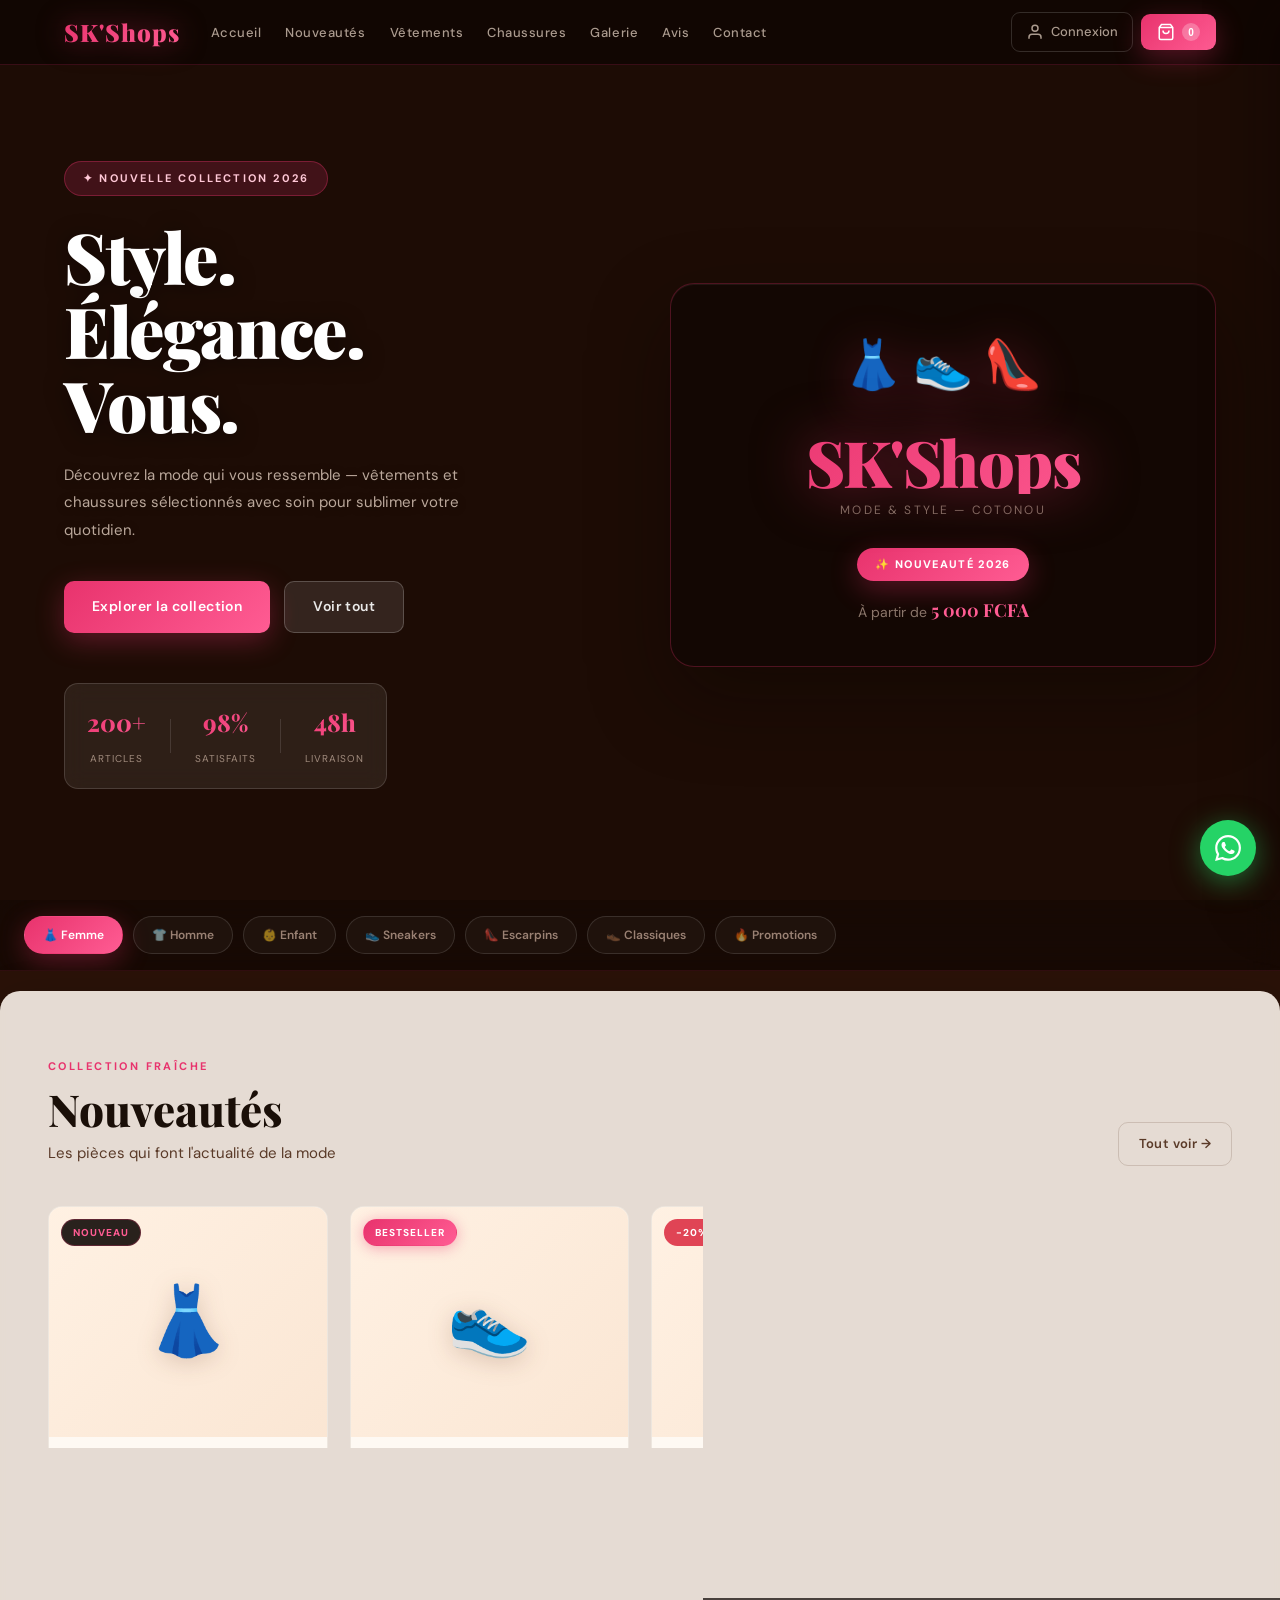
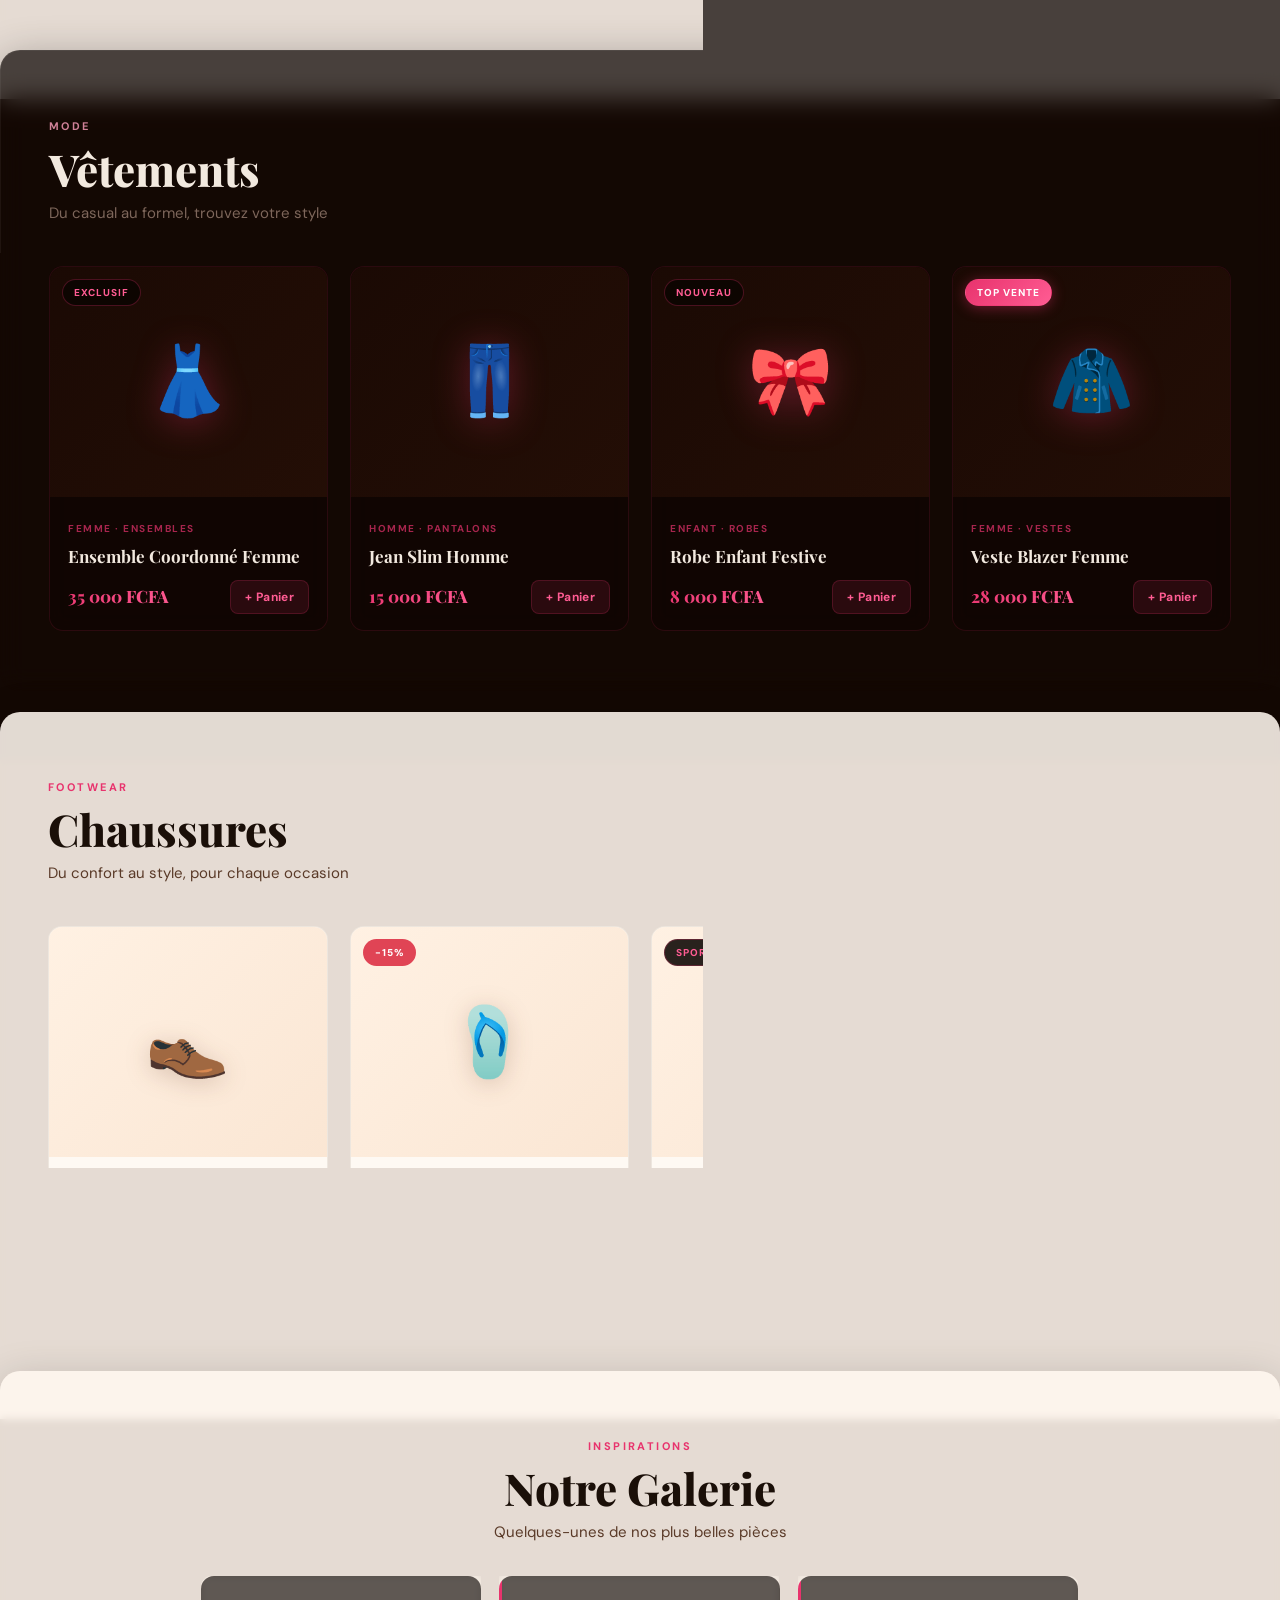
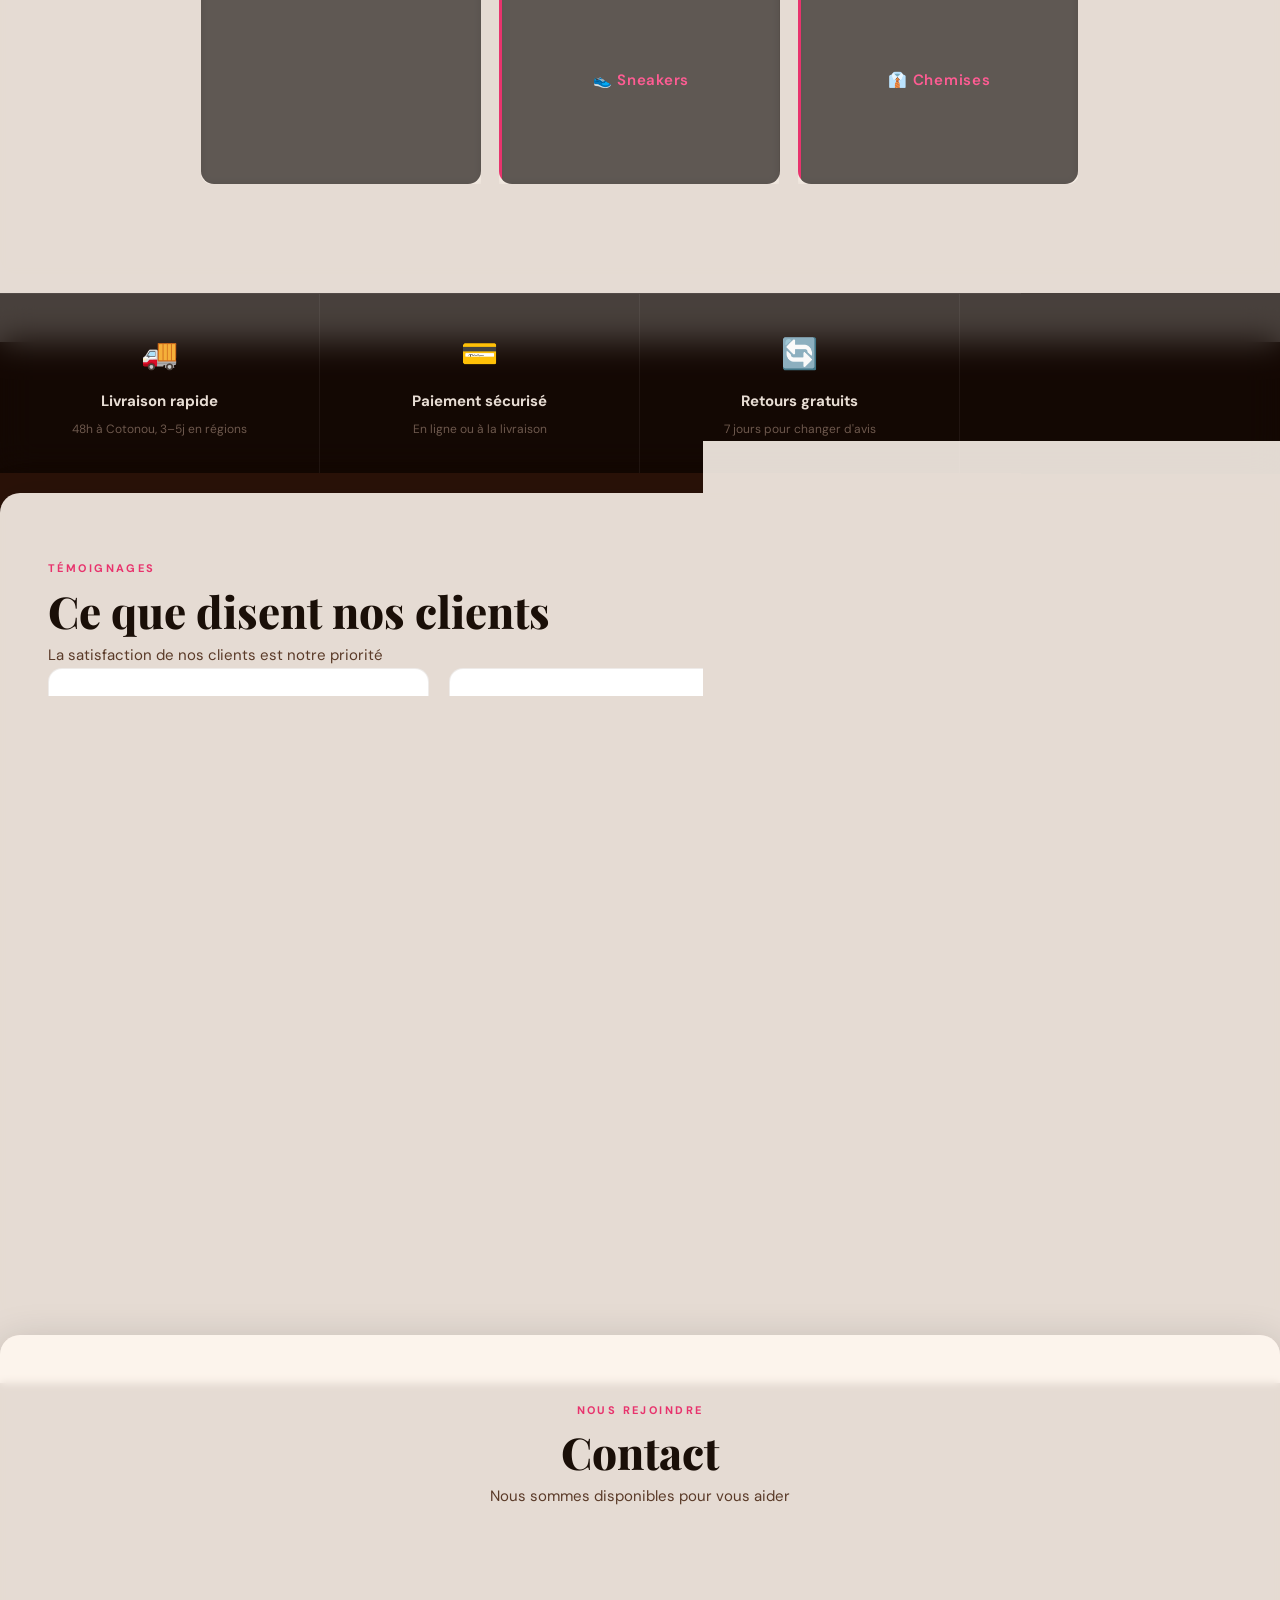
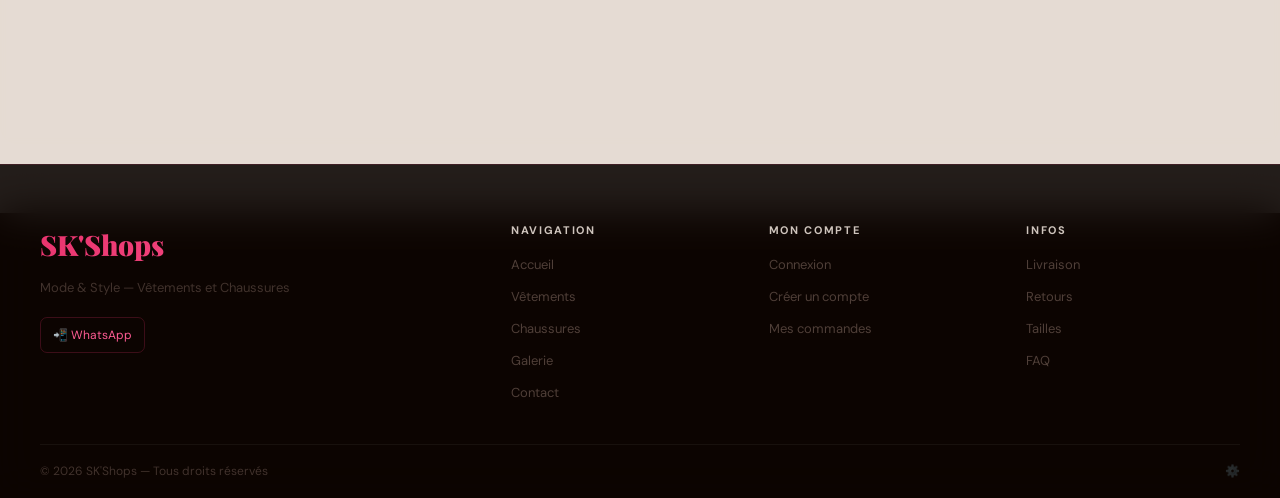
==== commit b0b213fb: "Add files via upload" ====
--- a/index.html
+++ b/index.html
@@ -13,7 +13,7 @@
     <nav id="navbar">
         <div class="nav-inner">
             <a class="nav-logo" href="#">SK'Shops</a>
-            <ul class="nav-links">
+            <ul class="nav-links" id="navLinks">
                 <li><a href="#accueil">Accueil</a></li>
                 <li><a href="#nouveautes">Nouveautés</a></li>
                 <li><a href="#vetements">Vêtements</a></li>
@@ -24,11 +24,11 @@
             </ul>
             <div class="nav-actions">
                 <a href="auth.html" class="nav-account-btn" id="accountNavBtn" title="Mon compte">
-                    <svg width="20" height="20" viewBox="0 0 24 24" fill="none" stroke="currentColor" stroke-width="2"><path d="M20 21v-2a4 4 0 0 0-4-4H8a4 4 0 0 0-4 4v2"/><circle cx="12" cy="7" r="4"/></svg>
+                    <svg width="18" height="18" viewBox="0 0 24 24" fill="none" stroke="currentColor" stroke-width="2"><path d="M20 21v-2a4 4 0 0 0-4-4H8a4 4 0 0 0-4 4v2"/><circle cx="12" cy="7" r="4"/></svg>
                     <span id="accountNavLabel">Connexion</span>
                 </a>
                 <button class="cart-btn" id="cartBtn" aria-label="Panier">
-                    <svg width="20" height="20" viewBox="0 0 24 24" fill="none" stroke="currentColor" stroke-width="2"><path d="M6 2L3 6v14a2 2 0 0 0 2 2h14a2 2 0 0 0 2-2V6l-3-4z"/><line x1="3" y1="6" x2="21" y2="6"/><path d="M16 10a4 4 0 0 1-8 0"/></svg>
+                    <svg width="18" height="18" viewBox="0 0 24 24" fill="none" stroke="currentColor" stroke-width="2"><path d="M6 2L3 6v14a2 2 0 0 0 2 2h14a2 2 0 0 0 2-2V6l-3-4z"/><line x1="3" y1="6" x2="21" y2="6"/><path d="M16 10a4 4 0 0 1-8 0"/></svg>
                     <span class="cart-count" id="cartCount">0</span>
                 </button>
                 <button class="menu-toggle" id="menuToggle" aria-label="Menu">☰</button>
@@ -36,42 +36,41 @@
         </div>
     </nav>
 
-    <!-- ===== HERO ===== -->
+    <!-- ===== HERO — image vient du body ===== -->
     <header id="accueil">
         <div class="hero-content">
-            <span class="hero-tag">✦ Nouvelle Collection 2026</span>
-            <h1>Style.<br>Élégance.<br>Vous.</h1>
-            <p class="hero-sub">Découvrez la mode qui vous ressemble — vêtements et chaussures sélectionnés avec soin pour sublimer votre quotidien.</p>
-            <div class="hero-btns">
-                <a class="btn btn-primary" href="#nouveautes">Explorer la collection</a>
-                <a class="btn btn-secondary" href="#vetements">Voir tout</a>
-            </div>
-            <div class="hero-stats">
-                <div class="stat"><span>200+</span><small>Articles</small></div>
-                <div class="stat-divider"></div>
-                <div class="stat"><span>98%</span><small>Satisfaits</small></div>
-                <div class="stat-divider"></div>
-                <div class="stat"><span>48h</span><small>Livraison</small></div>
-            </div>
-        </div>
-        <div class="hero-visual">
-            <div class="hero-img-frame">
-                <div class="hero-img-placeholder">
-                    <span>👗</span>
-                    <span>👟</span>
-                    <span>👠</span>
-                </div>
-                <div class="hero-badge-floating">Nouveauté</div>
-                <div class="hero-price-floating">À partir de <strong>5 000 FCFA</strong></div>
-            </div>
-        </div>
-        <div class="hero-decor">
-            <div class="blob b1"></div>
-            <div class="blob b2"></div>
+            <!-- Texte gauche -->
+            <div class="hero-text">
+                <span class="hero-tag">✦ Nouvelle Collection 2026</span>
+                <h1>Style.<br>Élégance.<br>Vous.</h1>
+                <p class="hero-sub">Découvrez la mode qui vous ressemble — vêtements et chaussures sélectionnés avec soin pour sublimer votre quotidien.</p>
+                <div class="hero-btns">
+                    <a class="btn btn-primary" href="#nouveautes">Explorer la collection</a>
+                    <a class="btn btn-secondary" href="#vetements">Voir tout</a>
+                </div>
+                <div class="hero-stats">
+                    <div class="stat"><span>200+</span><small>Articles</small></div>
+                    <div class="stat-divider"></div>
+                    <div class="stat"><span>98%</span><small>Satisfaits</small></div>
+                    <div class="stat-divider"></div>
+                    <div class="stat"><span>48h</span><small>Livraison</small></div>
+                </div>
+            </div>
+
+            <!-- Card droite avec le nom de la boutique -->
+            <div class="hero-right-box">
+                <div class="hero-brand-card">
+                    <div class="hero-emoji-row">👗 👟 👠</div>
+                    <span class="hero-brand-title">SK'Shops</span>
+                    <p class="hero-brand-sub">Mode & Style — Cotonou</p>
+                    <span class="hero-badge-floating">✨ Nouveauté 2026</span>
+                    <p class="hero-price-tag">À partir de <strong>5 000 FCFA</strong></p>
+                </div>
+            </div>
         </div>
     </header>
 
-    <!-- ===== BANIÈRE CATÉGORIES ===== -->
+    <!-- ===== CATÉGORIES STRIP ===== -->
     <section id="categories" class="categories-strip">
         <a class="cat-chip active" href="#vetements">👗 Femme</a>
         <a class="cat-chip" href="#vetements">👕 Homme</a>
@@ -93,87 +92,35 @@
             <a href="#vetements" class="btn btn-outline">Tout voir →</a>
         </div>
         <div class="products-grid" id="nouveautesGrid">
-            <!-- Produits par défaut -->
             <div class="product-card" data-id="1" data-name="Robe Élégance Noire" data-price="18000" data-cat="vetements">
-                <div class="card-img">
-                    <div class="card-placeholder">👗</div>
-                    <div class="card-badge">Nouveau</div>
-                    <div class="card-actions-overlay">
-                        <button class="quick-view-btn" onclick="quickView(1)">👁 Aperçu</button>
-                        <button class="wishlist-btn" onclick="toggleWishlist(1)" title="Favoris">♡</button>
-                    </div>
-                </div>
-                <div class="card-body">
-                    <span class="card-cat">Femme · Robes</span>
-                    <h3>Robe Élégance Noire</h3>
-                    <div class="card-footer">
-                        <span class="price">18 000 FCFA</span>
-                        <button class="btn-add-cart" onclick="addToCart(1,'Robe Élégance Noire',18000,'👗')">+ Panier</button>
-                    </div>
-                </div>
-            </div>
-
+                <div class="card-img"><div class="card-placeholder">👗</div><div class="card-badge">Nouveau</div>
+                <div class="card-actions-overlay"><button class="quick-view-btn" onclick="quickView(1)">👁 Aperçu</button><button class="wishlist-btn" onclick="toggleWishlist(1)">♡</button></div></div>
+                <div class="card-body"><span class="card-cat">Femme · Robes</span><h3>Robe Élégance Noire</h3>
+                <div class="card-footer"><span class="price">18 000 FCFA</span><button class="btn-add-cart" onclick="addToCart(1,'Robe Élégance Noire',18000,'👗')">+ Panier</button></div></div>
+            </div>
             <div class="product-card" data-id="2" data-name="Sneaker Urban Blanc" data-price="22000" data-cat="chaussures">
-                <div class="card-img">
-                    <div class="card-placeholder">👟</div>
-                    <div class="card-badge bestseller">Bestseller</div>
-                    <div class="card-actions-overlay">
-                        <button class="quick-view-btn" onclick="quickView(2)">👁 Aperçu</button>
-                        <button class="wishlist-btn" onclick="toggleWishlist(2)" title="Favoris">♡</button>
-                    </div>
-                </div>
-                <div class="card-body">
-                    <span class="card-cat">Chaussures · Sneakers</span>
-                    <h3>Sneaker Urban Blanc</h3>
-                    <div class="card-footer">
-                        <span class="price">22 000 FCFA</span>
-                        <button class="btn-add-cart" onclick="addToCart(2,'Sneaker Urban Blanc',22000,'👟')">+ Panier</button>
-                    </div>
-                </div>
-            </div>
-
+                <div class="card-img"><div class="card-placeholder">👟</div><div class="card-badge bestseller">Bestseller</div>
+                <div class="card-actions-overlay"><button class="quick-view-btn" onclick="quickView(2)">👁 Aperçu</button><button class="wishlist-btn" onclick="toggleWishlist(2)">♡</button></div></div>
+                <div class="card-body"><span class="card-cat">Chaussures · Sneakers</span><h3>Sneaker Urban Blanc</h3>
+                <div class="card-footer"><span class="price">22 000 FCFA</span><button class="btn-add-cart" onclick="addToCart(2,'Sneaker Urban Blanc',22000,'👟')">+ Panier</button></div></div>
+            </div>
             <div class="product-card" data-id="3" data-name="Chemise Lin Homme" data-price="12000" data-cat="vetements">
-                <div class="card-img">
-                    <div class="card-placeholder">👔</div>
-                    <div class="card-badge promo">-20%</div>
-                    <div class="card-actions-overlay">
-                        <button class="quick-view-btn" onclick="quickView(3)">👁 Aperçu</button>
-                        <button class="wishlist-btn" onclick="toggleWishlist(3)" title="Favoris">♡</button>
-                    </div>
-                </div>
-                <div class="card-body">
-                    <span class="card-cat">Homme · Chemises</span>
-                    <h3>Chemise Lin Homme</h3>
-                    <div class="card-footer">
-                        <span class="price">12 000 FCFA</span>
-                        <button class="btn-add-cart" onclick="addToCart(3,'Chemise Lin Homme',12000,'👔')">+ Panier</button>
-                    </div>
-                </div>
-            </div>
-
+                <div class="card-img"><div class="card-placeholder">👔</div><div class="card-badge promo">-20%</div>
+                <div class="card-actions-overlay"><button class="quick-view-btn" onclick="quickView(3)">👁 Aperçu</button><button class="wishlist-btn" onclick="toggleWishlist(3)">♡</button></div></div>
+                <div class="card-body"><span class="card-cat">Homme · Chemises</span><h3>Chemise Lin Homme</h3>
+                <div class="card-footer"><span class="price">12 000 FCFA</span><button class="btn-add-cart" onclick="addToCart(3,'Chemise Lin Homme',12000,'👔')">+ Panier</button></div></div>
+            </div>
             <div class="product-card" data-id="4" data-name="Escarpin Talon Rouge" data-price="25000" data-cat="chaussures">
-                <div class="card-img">
-                    <div class="card-placeholder">👠</div>
-                    <div class="card-badge">Populaire</div>
-                    <div class="card-actions-overlay">
-                        <button class="quick-view-btn" onclick="quickView(4)">👁 Aperçu</button>
-                        <button class="wishlist-btn" onclick="toggleWishlist(4)" title="Favoris">♡</button>
-                    </div>
-                </div>
-                <div class="card-body">
-                    <span class="card-cat">Femme · Escarpins</span>
-                    <h3>Escarpin Talon Rouge</h3>
-                    <div class="card-footer">
-                        <span class="price">25 000 FCFA</span>
-                        <button class="btn-add-cart" onclick="addToCart(4,'Escarpin Talon Rouge',25000,'👠')">+ Panier</button>
-                    </div>
-                </div>
+                <div class="card-img"><div class="card-placeholder">👠</div><div class="card-badge">Populaire</div>
+                <div class="card-actions-overlay"><button class="quick-view-btn" onclick="quickView(4)">👁 Aperçu</button><button class="wishlist-btn" onclick="toggleWishlist(4)">♡</button></div></div>
+                <div class="card-body"><span class="card-cat">Femme · Escarpins</span><h3>Escarpin Talon Rouge</h3>
+                <div class="card-footer"><span class="price">25 000 FCFA</span><button class="btn-add-cart" onclick="addToCart(4,'Escarpin Talon Rouge',25000,'👠')">+ Panier</button></div></div>
             </div>
         </div>
     </section>
 
     <!-- ===== VÊTEMENTS ===== -->
-    <section id="vetements" class="section-dark">
+    <section id="vetements">
         <div class="section-header">
             <div>
                 <span class="section-tag light">Mode</span>
@@ -253,7 +200,7 @@
     </section>
 
     <!-- ===== GALERIE ===== -->
-    <section id="galerie" class="section-alt">
+    <section id="galerie">
         <span class="section-tag">Inspirations</span>
         <h2>Notre Galerie</h2>
         <p class="section-sub">Quelques-unes de nos plus belles pièces</p>
@@ -288,32 +235,16 @@
         <h2>Ce que disent nos clients</h2>
         <p class="section-sub">La satisfaction de nos clients est notre priorité</p>
         <div class="reviews-grid" id="reviewsGrid">
-            <div class="review-card">
-                <div class="stars">★★★★★</div>
-                <p>"Qualité exceptionnelle ! La robe que j'ai commandée est exactement comme sur les photos. Livraison en 2 jours !"</p>
-                <div class="reviewer"><span class="avatar">A</span><strong>Aïcha M.</strong></div>
-            </div>
-            <div class="review-card">
-                <div class="stars">★★★★★</div>
-                <p>"Les sneakers sont top ! Confortables et stylées. Je recommande SK'Shops à tout le monde."</p>
-                <div class="reviewer"><span class="avatar">K</span><strong>Kofi D.</strong></div>
-            </div>
-            <div class="review-card">
-                <div class="stars">★★★★★</div>
-                <p>"Super boutique, service client très réactif sur WhatsApp. J'ai commandé 3 fois et je suis toujours satisfaite."</p>
-                <div class="reviewer"><span class="avatar">S</span><strong>Sylvie R.</strong></div>
-            </div>
+            <div class="review-card"><div class="stars">★★★★★</div><p>"Qualité exceptionnelle ! La robe que j'ai commandée est exactement comme sur les photos. Livraison en 2 jours !"</p><div class="reviewer"><span class="avatar">A</span><strong>Aïcha M.</strong></div></div>
+            <div class="review-card"><div class="stars">★★★★★</div><p>"Les sneakers sont top ! Confortables et stylées. Je recommande SK'Shops à tout le monde."</p><div class="reviewer"><span class="avatar">K</span><strong>Kofi D.</strong></div></div>
+            <div class="review-card"><div class="stars">★★★★★</div><p>"Super boutique, service client très réactif sur WhatsApp. J'ai commandé 3 fois et je suis toujours satisfaite."</p><div class="reviewer"><span class="avatar">S</span><strong>Sylvie R.</strong></div></div>
         </div>
         <div class="review-form-wrap">
             <h3>Laissez votre avis</h3>
             <form id="reviewForm">
                 <div class="form-row">
                     <input type="text" id="reviewName" placeholder="Votre prénom" required>
-                    <div class="star-rating" id="starRating">
-                        <span data-val="1">★</span><span data-val="2">★</span>
-                        <span data-val="3">★</span><span data-val="4">★</span>
-                        <span data-val="5">★</span>
-                    </div>
+                    <div class="star-rating" id="starRating"><span data-val="1">★</span><span data-val="2">★</span><span data-val="3">★</span><span data-val="4">★</span><span data-val="5">★</span></div>
                 </div>
                 <textarea id="reviewText" placeholder="Votre avis..." rows="3" required></textarea>
                 <button type="submit" class="btn btn-primary">Publier mon avis</button>
@@ -322,31 +253,15 @@
     </section>
 
     <!-- ===== CONTACT ===== -->
-    <section id="contact" class="section-alt">
+    <section id="contact">
         <span class="section-tag">Nous rejoindre</span>
         <h2>Contact</h2>
         <p class="section-sub">Nous sommes disponibles pour vous aider</p>
         <div class="contact-grid">
-            <a class="contact-card" href="https://wa.me/1041288711">
-                <span class="contact-icon">📲</span>
-                <strong>WhatsApp</strong>
-                <span>+1 041 288 711</span>
-            </a>
-            <a class="contact-card" href="tel:+2290143838031">
-                <span class="contact-icon">📞</span>
-                <strong>Téléphone</strong>
-                <span>+229 01 43 83 80 31</span>
-            </a>
-            <div class="contact-card">
-                <span class="contact-icon">⏰</span>
-                <strong>Horaires</strong>
-                <span>Lun–Sam : 8h–20h</span>
-            </div>
-            <div class="contact-card">
-                <span class="contact-icon">🚚</span>
-                <strong>Livraison</strong>
-                <span>48h à Cotonou</span>
-            </div>
+            <a class="contact-card" href="https://wa.me/1041288711"><span class="contact-icon">📲</span><strong>WhatsApp</strong><span>+1 041 288 711</span></a>
+            <a class="contact-card" href="tel:+2290143838031"><span class="contact-icon">📞</span><strong>Téléphone</strong><span>+229 01 43 83 80 31</span></a>
+            <div class="contact-card"><span class="contact-icon">⏰</span><strong>Horaires</strong><span>Lun–Sam : 8h–20h</span></div>
+            <div class="contact-card"><span class="contact-icon">🚚</span><strong>Livraison</strong><span>48h à Cotonou</span></div>
         </div>
     </section>
 
@@ -356,91 +271,61 @@
             <div class="footer-brand">
                 <span class="footer-logo">SK'Shops</span>
                 <p>Mode & Style — Vêtements et Chaussures</p>
-                <div class="footer-socials">
-                    <a href="https://wa.me/1041288711" class="social-link">📲 WhatsApp</a>
-                </div>
-            </div>
-            <div class="footer-col">
-                <strong>Navigation</strong>
-                <a href="#accueil">Accueil</a>
-                <a href="#vetements">Vêtements</a>
-                <a href="#chaussures">Chaussures</a>
-                <a href="#galerie">Galerie</a>
-                <a href="#contact">Contact</a>
-            </div>
-            <div class="footer-col">
-                <strong>Mon compte</strong>
-                <a href="auth.html">Connexion</a>
-                <a href="auth.html">Créer un compte</a>
-                <a href="#" id="footerOrders">Mes commandes</a>
-            </div>
-            <div class="footer-col">
-                <strong>Infos</strong>
-                <a href="#">Livraison</a>
-                <a href="#">Retours</a>
-                <a href="#">Tailles</a>
-                <a href="#">FAQ</a>
-            </div>
+                <div class="footer-socials"><a href="https://wa.me/1041288711" class="social-link">📲 WhatsApp</a></div>
+            </div>
+            <div class="footer-col"><strong>Navigation</strong><a href="#accueil">Accueil</a><a href="#vetements">Vêtements</a><a href="#chaussures">Chaussures</a><a href="#galerie">Galerie</a><a href="#contact">Contact</a></div>
+            <div class="footer-col"><strong>Mon compte</strong><a href="auth.html">Connexion</a><a href="auth.html">Créer un compte</a><a href="#" id="footerOrders">Mes commandes</a></div>
+            <div class="footer-col"><strong>Infos</strong><a href="#">Livraison</a><a href="#">Retours</a><a href="#">Tailles</a><a href="#">FAQ</a></div>
         </div>
         <div class="footer-bottom">
             <span>© 2026 SK'Shops — Tous droits réservés</span>
-            <span id="adminLogoBtn" style="cursor:pointer; margin-left:12px;" title="Admin">⚙️</span>
+            <span id="adminLogoBtn" style="cursor:pointer;margin-left:12px" title="Admin">⚙️</span>
         </div>
     </footer>
 
-    <!-- Indicateur admin -->
     <div id="adminClickHint" style="position:fixed;bottom:24px;left:50%;transform:translateX(-50%);background:rgba(0,0,0,0.85);color:white;padding:10px 24px;border-radius:30px;font-size:14px;opacity:0;pointer-events:none;transition:opacity 0.3s;z-index:9999;white-space:nowrap;"></div>
 
-    <!-- ===== WHATSAPP FLOTTANT ===== -->
-    <a href="https://wa.me/1041288711?text=Bonjour%20SK'Shops%20!%20Je%20voudrais%20des%20informations." 
-       class="whatsapp-float" target="_blank" id="waFloat" title="Discuter sur WhatsApp">
-        <svg viewBox="0 0 24 24" fill="white" width="28" height="28">
-            <path d="M17.472 14.382c-.297-.149-1.758-.867-2.03-.967-.273-.099-.471-.148-.67.15-.197.297-.767.966-.94 1.164-.173.199-.347.223-.644.075-.297-.15-1.255-.463-2.39-1.475-.883-.788-1.48-1.761-1.653-2.059-.173-.297-.018-.458.13-.606.134-.133.298-.347.446-.52.149-.174.198-.298.298-.497.099-.198.05-.371-.025-.52-.075-.149-.669-1.612-.916-2.207-.242-.579-.487-.5-.669-.51-.173-.008-.371-.01-.57-.01-.198 0-.52.074-.792.372-.272.297-1.04 1.016-1.04 2.479 0 1.462 1.065 2.875 1.213 3.074.149.198 2.096 3.2 5.077 4.487.709.306 1.262.489 1.694.625.712.227 1.36.195 1.871.118.571-.085 1.758-.719 2.006-1.413.248-.694.248-1.289.173-1.413-.074-.124-.272-.198-.57-.347m-5.421 7.403h-.004a9.87 9.87 0 01-5.031-1.378l-.361-.214-3.741.982.998-3.648-.235-.374a9.86 9.86 0 01-1.51-5.26c.001-5.45 4.436-9.884 9.888-9.884 2.64 0 5.122 1.03 6.988 2.898a9.825 9.825 0 012.893 6.994c-.003 5.45-4.437 9.884-9.885 9.884m8.413-18.297A11.815 11.815 0 0012.05 0C5.495 0 .16 5.335.157 11.892c0 2.096.547 4.142 1.588 5.945L.057 24l6.305-1.654a11.882 11.882 0 005.683 1.448h.005c6.554 0 11.89-5.335 11.893-11.893a11.821 11.821 0 00-3.48-8.413z"/>
-        </svg>
+    <!-- WHATSAPP FLOTTANT -->
+    <a href="https://wa.me/1041288711?text=Bonjour%20SK'Shops%20!" class="whatsapp-float" target="_blank" id="waFloat" title="Discuter sur WhatsApp">
+        <svg viewBox="0 0 24 24" fill="white" width="26" height="26"><path d="M17.472 14.382c-.297-.149-1.758-.867-2.03-.967-.273-.099-.471-.148-.67.15-.197.297-.767.966-.94 1.164-.173.199-.347.223-.644.075-.297-.15-1.255-.463-2.39-1.475-.883-.788-1.48-1.761-1.653-2.059-.173-.297-.018-.458.13-.606.134-.133.298-.347.446-.52.149-.174.198-.298.298-.497.099-.198.05-.371-.025-.52-.075-.149-.669-1.612-.916-2.207-.242-.579-.487-.5-.669-.51-.173-.008-.371-.01-.57-.01-.198 0-.52.074-.792.372-.272.297-1.04 1.016-1.04 2.479 0 1.462 1.065 2.875 1.213 3.074.149.198 2.096 3.2 5.077 4.487.709.306 1.262.489 1.694.625.712.227 1.36.195 1.871.118.571-.085 1.758-.719 2.006-1.413.248-.694.248-1.289.173-1.413-.074-.124-.272-.198-.57-.347m-5.421 7.403h-.004a9.87 9.87 0 01-5.031-1.378l-.361-.214-3.741.982.998-3.648-.235-.374a9.86 9.86 0 01-1.51-5.26c.001-5.45 4.436-9.884 9.888-9.884 2.64 0 5.122 1.03 6.988 2.898a9.825 9.825 0 012.893 6.994c-.003 5.45-4.437 9.884-9.885 9.884m8.413-18.297A11.815 11.815 0 0012.05 0C5.495 0 .16 5.335.157 11.892c0 2.096.547 4.142 1.588 5.945L.057 24l6.305-1.654a11.882 11.882 0 005.683 1.448h.005c6.554 0 11.89-5.335 11.893-11.893a11.821 11.821 0 00-3.48-8.413z"/></svg>
         <span class="wa-tooltip">Chattez avec nous !</span>
     </a>
 
-    <!-- ===== PANIER SIDEBAR ===== -->
+    <!-- PANIER -->
     <div class="cart-overlay" id="cartOverlay"></div>
     <aside class="cart-sidebar" id="cartSidebar">
-        <div class="cart-header">
-            <h3>Mon Panier</h3>
-            <button id="closeCart">✕</button>
-        </div>
-        <div class="cart-items" id="cartItems">
-            <p class="cart-empty">Votre panier est vide 🛍️</p>
-        </div>
+        <div class="cart-header"><h3>Mon Panier</h3><button id="closeCart">✕</button></div>
+        <div class="cart-items" id="cartItems"><p class="cart-empty">Votre panier est vide 🛍️</p></div>
         <div class="cart-footer" id="cartFooter" style="display:none">
             <div class="cart-total">Total : <strong id="cartTotal">0 FCFA</strong></div>
-            <button class="btn btn-primary" onclick="proceedCheckout()" style="width:100%;margin-bottom:10px;">
-                💳 Commander en ligne
-            </button>
-            <a id="cartWhatsapp" href="#" class="btn btn-whatsapp" target="_blank">
-                📲 Commander via WhatsApp
-            </a>
+            <button class="btn btn-primary" onclick="proceedCheckout()" style="width:100%;margin-bottom:10px;">💳 Commander en ligne</button>
+            <a id="cartWhatsapp" href="#" class="btn btn-whatsapp" target="_blank">📲 Commander via WhatsApp</a>
         </div>
     </aside>
 
-    <!-- ===== MODAL QUICK VIEW ===== -->
-    <div class="modal-overlay" id="quickViewOverlay">
-        <div class="modal quick-view-modal">
-            <button class="modal-close" id="closeQuickView">✕</button>
-            <div id="quickViewContent"></div>
-        </div>
-    </div>
-
-    <!-- ===== MODAL CHECKOUT ===== -->
-    <div class="modal-overlay" id="checkoutOverlay">
-        <div class="modal checkout-modal">
-            <button class="modal-close" id="closeCheckout">✕</button>
-            <h3>Finaliser la commande</h3>
-            <div id="checkoutContent"></div>
-        </div>
-    </div>
-
-    <!-- ===== TOAST ===== -->
+    <!-- MODALS -->
+    <div class="modal-overlay" id="quickViewOverlay"><div class="modal quick-view-modal"><button class="modal-close" id="closeQuickView">✕</button><div id="quickViewContent"></div></div></div>
+    <div class="modal-overlay" id="checkoutOverlay"><div class="modal checkout-modal"><button class="modal-close" id="closeCheckout">✕</button><h3>Finaliser la commande</h3><div id="checkoutContent"></div></div></div>
     <div class="toast" id="toast"></div>
 
     <script src="script.js"></script>
+    <script>
+    // Mobile menu
+    document.getElementById('menuToggle').addEventListener('click',function(){
+        const nav=document.getElementById('navLinks');
+        nav.classList.toggle('open');
+        this.textContent=nav.classList.contains('open')?'✕':'☰';
+    });
+    document.querySelectorAll('.nav-links a').forEach(a=>{
+        a.addEventListener('click',()=>{
+            document.getElementById('navLinks').classList.remove('open');
+            document.getElementById('menuToggle').textContent='☰';
+        });
+    });
+    // Navbar scroll
+    window.addEventListener('scroll',()=>{
+        document.getElementById('navbar').classList.toggle('scrolled',window.scrollY>50);
+    });
+    </script>
 </body>
 </html>
--- a/style.css
+++ b/style.css
@@ -1,37 +1,22 @@
 /* =============================================
    SK'SHOPS — style.css
-   Thème : Bleu Nuit × Noir × Rose — Mode Luxe
+   Image de fond sur TOUTE la page
+   Overlay léger — couleurs chaudes harmonisées
    ============================================= */
 
 :root {
-    --black:      #060810;
-    --dark:       #0a0d1a;
-    --dark2:      #0f1327;
-    --dark3:      #151932;
-    --blue:       #1a2a6c;
-    --blue-mid:   #243580;
-    --blue-light: #3a56c8;
-    --blue-soft:  rgba(58,86,200,0.14);
-    --blue-glow:  rgba(58,86,200,0.3);
     --rose:       #e8336d;
     --rose-light: #ff5c93;
-    --rose-soft:  rgba(232,51,109,0.12);
-    --rose-glow:  rgba(232,51,109,0.3);
-    --grad-main:  linear-gradient(140deg,#060d2a 0%,#0a0d1a 55%,#1a060f 100%);
+    --rose-soft:  rgba(232,51,109,0.13);
     --grad-rose:  linear-gradient(135deg,#e8336d,#ff5c93);
-    --grad-blue:  linear-gradient(135deg,#1a2a6c,#3a56c8);
-    --grad-card:  linear-gradient(145deg,#0f1327,#151932);
+    --text-dark:  #1a0f08;
+    --text-mid:   #5a3a28;
+    --text-light: #9a7a6a;
     --white:      #ffffff;
-    --off-white:  #f2f4ff;
-    --cream:      #fafbff;
-    --text:       #1a1f3c;
-    --text-mid:   #4a5080;
-    --text-light: #8890b8;
+    --green:      #2ecc8a;
     --red:        #e04455;
-    --green:      #2ecc8a;
-    --shadow:     0 8px 32px rgba(10,13,26,0.18);
-    --shadow-rose:0 8px 28px rgba(232,51,109,0.28);
-    --shadow-blue:0 8px 28px rgba(58,86,200,0.28);
+    --shadow-rose: 0 8px 28px rgba(232,51,109,0.32);
+    --shadow-warm: 0 8px 32px rgba(20,10,5,0.22);
     --radius:     14px;
     --tr:         0.3s cubic-bezier(.4,0,.2,1);
     --font-title: 'Playfair Display',Georgia,serif;
@@ -40,300 +25,482 @@
 
 *,*::before,*::after{box-sizing:border-box;margin:0;padding:0}
 html{scroll-behavior:smooth}
-body{font-family:var(--font-body);background:var(--cream);color:var(--text);line-height:1.7;overflow-x:hidden}
+
+/* ═══════════════════════════════════════
+   IMAGE DE FOND SUR TOUTE LA PAGE
+   ═══════════════════════════════════════ */
+body {
+    font-family: var(--font-body);
+    color: var(--text-dark);
+    line-height: 1.7;
+    overflow-x: hidden;
+    background-image: url('https://images.unsplash.com/photo-1441986300917-64674bd600d8?w=1800&q=85');
+    background-size: cover;
+    background-position: center top;
+    background-attachment: fixed;
+    background-repeat: no-repeat;
+    background-color: #2a1208;
+}
+
+/* Overlay global léger — on voit bien l'image */
+body::before {
+    content: '';
+    position: fixed;
+    inset: 0;
+    background: rgba(10,4,1,0.38);
+    pointer-events: none;
+    z-index: 0;
+}
+
+body > * { position: relative; z-index: 1; }
+
 a{text-decoration:none;color:inherit}
 ul{list-style:none}
 img{max-width:100%;display:block}
 ::-webkit-scrollbar{width:5px}
-::-webkit-scrollbar-track{background:var(--dark)}
+::-webkit-scrollbar-track{background:rgba(20,10,5,0.5)}
 ::-webkit-scrollbar-thumb{background:var(--rose);border-radius:3px}
 
 /* ── NAVBAR ── */
-#navbar{position:fixed;top:0;left:0;right:0;z-index:1000;background:rgba(6,8,16,0.95);backdrop-filter:blur(20px);-webkit-backdrop-filter:blur(20px);border-bottom:1px solid rgba(232,51,109,0.18);transition:box-shadow var(--tr)}
-#navbar.scrolled{box-shadow:0 4px 36px rgba(6,8,16,0.7),0 1px 0 rgba(232,51,109,0.22)}
-.nav-inner{max-width:1200px;margin:auto;padding:0 28px;height:68px;display:flex;align-items:center;gap:24px}
-.nav-logo{font-family:var(--font-title);font-size:26px;font-weight:900;letter-spacing:.04em;white-space:nowrap;flex-shrink:0;background:var(--grad-rose);-webkit-background-clip:text;-webkit-text-fill-color:transparent;background-clip:text;filter:drop-shadow(0 0 14px rgba(232,51,109,.4))}
+#navbar{
+    position:fixed;top:0;left:0;right:0;z-index:1000;
+    background:rgba(12,5,2,0.68);
+    backdrop-filter:blur(24px);
+    -webkit-backdrop-filter:blur(24px);
+    border-bottom:1px solid rgba(232,51,109,0.18);
+    transition:background var(--tr),box-shadow var(--tr);
+}
+#navbar.scrolled{
+    background:rgba(12,5,2,0.85);
+    box-shadow:0 4px 36px rgba(10,4,1,0.5);
+}
+.nav-inner{max-width:1200px;margin:auto;padding:0 24px;height:64px;display:flex;align-items:center;gap:20px}
+.nav-logo{font-family:var(--font-title);font-size:24px;font-weight:900;letter-spacing:.04em;white-space:nowrap;flex-shrink:0;background:var(--grad-rose);-webkit-background-clip:text;-webkit-text-fill-color:transparent;background-clip:text;filter:drop-shadow(0 0 14px rgba(232,51,109,.5))}
 .nav-links{display:flex;gap:2px;flex:1}
-.nav-links a{font-size:13px;font-weight:500;letter-spacing:.04em;color:rgba(255,255,255,.55);padding:7px 12px;border-radius:8px;transition:color var(--tr),background var(--tr);white-space:nowrap}
+.nav-links a{font-size:13px;font-weight:500;letter-spacing:.04em;color:rgba(255,235,220,.65);padding:7px 11px;border-radius:8px;transition:color var(--tr),background var(--tr);white-space:nowrap}
 .nav-links a:hover{color:var(--rose-light);background:var(--rose-soft)}
-.nav-actions{display:flex;align-items:center;gap:10px;flex-shrink:0}
-.nav-account-btn{display:flex;align-items:center;gap:7px;color:rgba(255,255,255,.65);font-size:13px;font-weight:500;padding:8px 15px;border-radius:9px;border:1px solid rgba(255,255,255,.1);transition:all var(--tr)}
-.nav-account-btn:hover{color:var(--rose-light);border-color:rgba(232,51,109,.4);background:var(--rose-soft);box-shadow:0 0 16px rgba(232,51,109,.15)}
-.cart-btn{display:flex;align-items:center;gap:7px;background:var(--grad-rose);color:white;border:none;padding:9px 18px;border-radius:9px;font-size:13px;font-weight:700;cursor:pointer;transition:all var(--tr);box-shadow:var(--shadow-rose)}
-.cart-btn:hover{transform:scale(1.05);box-shadow:0 8px 30px rgba(232,51,109,.5)}
-.cart-count{background:rgba(255,255,255,.22);color:white;width:18px;height:18px;border-radius:50%;font-size:10px;font-weight:800;display:inline-flex;align-items:center;justify-content:center;border:1px solid rgba(255,255,255,.3)}
-.menu-toggle{display:none;background:none;border:none;font-size:24px;cursor:pointer;color:var(--rose)}
+.nav-actions{display:flex;align-items:center;gap:8px;flex-shrink:0}
+.nav-account-btn{display:flex;align-items:center;gap:7px;color:rgba(255,235,220,.65);font-size:13px;font-weight:500;padding:8px 14px;border-radius:9px;border:1px solid rgba(255,255,255,.15);transition:all var(--tr)}
+.nav-account-btn:hover{color:var(--rose-light);border-color:rgba(232,51,109,.4);background:var(--rose-soft)}
+.cart-btn{display:flex;align-items:center;gap:7px;background:var(--grad-rose);color:white;border:none;padding:9px 16px;border-radius:9px;font-size:13px;font-weight:700;cursor:pointer;transition:all var(--tr);box-shadow:var(--shadow-rose)}
+.cart-btn:hover{transform:scale(1.05);box-shadow:0 8px 30px rgba(232,51,109,.55)}
+.cart-count{background:rgba(255,255,255,.25);color:white;width:18px;height:18px;border-radius:50%;font-size:10px;font-weight:800;display:inline-flex;align-items:center;justify-content:center}
+.menu-toggle{display:none;background:none;border:none;font-size:22px;cursor:pointer;color:white}
 
 /* ── HERO ── */
-#accueil{min-height:100vh;display:grid;grid-template-columns:1fr 1fr;align-items:center;gap:60px;padding:120px 80px 80px;background:var(--grad-main);position:relative;overflow:hidden}
-#accueil::before{content:'';position:absolute;inset:0;background-image:linear-gradient(rgba(58,86,200,.05) 1px,transparent 1px),linear-gradient(90deg,rgba(58,86,200,.05) 1px,transparent 1px);background-size:60px 60px;pointer-events:none;z-index:0}
-.hero-content{position:relative;z-index:2}
-.hero-tag{display:inline-flex;align-items:center;gap:8px;background:rgba(232,51,109,.1);color:var(--rose-light);font-size:12px;font-weight:600;letter-spacing:.18em;text-transform:uppercase;padding:7px 18px;border-radius:50px;border:1px solid rgba(232,51,109,.28);margin-bottom:28px;animation:fadeDown .6s ease both;box-shadow:0 0 22px rgba(232,51,109,.12)}
-.hero-tag::before{content:'✦';font-size:10px}
-#accueil h1{font-family:var(--font-title);font-size:clamp(50px,6vw,84px);font-weight:900;line-height:1.05;color:var(--white);letter-spacing:-.02em;margin-bottom:20px;animation:fadeUp .7s .1s ease both}
-#accueil h1 .highlight{background:var(--grad-rose);-webkit-background-clip:text;-webkit-text-fill-color:transparent;background-clip:text;filter:drop-shadow(0 0 22px rgba(232,51,109,.4))}
-.hero-sub{font-size:16px;color:rgba(255,255,255,.42);line-height:1.85;margin-bottom:40px;max-width:440px;animation:fadeUp .7s .2s ease both}
+#accueil{
+    min-height:100vh;
+    display:flex;
+    align-items:center;
+    position:relative;
+    padding:0;
+}
+.hero-content{
+    max-width:1200px;
+    margin:0 auto;
+    padding:130px 24px 80px;
+    width:100%;
+    display:grid;
+    grid-template-columns:1fr 1fr;
+    align-items:center;
+    gap:60px;
+}
+.hero-tag{display:inline-flex;align-items:center;gap:8px;background:rgba(232,51,109,.18);color:rgba(255,200,215,1);font-size:11px;font-weight:700;letter-spacing:.2em;text-transform:uppercase;padding:7px 18px;border-radius:50px;border:1px solid rgba(232,51,109,.35);margin-bottom:24px;animation:fadeDown .6s ease both}
+#accueil h1{font-family:var(--font-title);font-size:clamp(44px,5.5vw,80px);font-weight:900;line-height:1.05;color:#fff;letter-spacing:-.02em;margin-bottom:20px;animation:fadeUp .7s .1s ease both;text-shadow:0 2px 20px rgba(10,4,1,.5)}
+.hero-sub{font-size:15px;color:rgba(255,235,220,.7);line-height:1.85;margin-bottom:36px;max-width:440px;animation:fadeUp .7s .2s ease both;text-shadow:0 1px 8px rgba(10,4,1,.4)}
 .hero-btns{display:flex;gap:14px;flex-wrap:wrap;animation:fadeUp .7s .3s ease both;margin-bottom:50px}
-.hero-stats{display:flex;align-items:center;gap:24px;animation:fadeUp .7s .45s ease both;padding:20px 24px;background:rgba(255,255,255,.04);border:1px solid rgba(255,255,255,.07);border-radius:14px;width:fit-content;backdrop-filter:blur(10px)}
+.hero-stats{display:flex;align-items:center;gap:24px;animation:fadeUp .7s .45s ease both;padding:18px 22px;background:rgba(255,248,240,.08);border:1px solid rgba(255,255,255,.14);border-radius:14px;width:fit-content;backdrop-filter:blur(10px)}
 .stat{text-align:center}
-.stat span{display:block;font-family:var(--font-title);font-size:26px;font-weight:800;background:var(--grad-rose);-webkit-background-clip:text;-webkit-text-fill-color:transparent;background-clip:text}
-.stat small{font-size:11px;color:rgba(255,255,255,.32);letter-spacing:.1em;text-transform:uppercase}
-.stat-divider{width:1px;height:36px;background:rgba(255,255,255,.08)}
-.hero-visual{position:relative;z-index:2;animation:fadeUp .8s .2s ease both}
-.hero-img-frame{background:var(--grad-card);border-radius:28px;border:1px solid rgba(232,51,109,.18);height:480px;position:relative;overflow:hidden;display:flex;align-items:center;justify-content:center;box-shadow:0 32px 80px rgba(6,8,16,.6),inset 0 1px 0 rgba(255,255,255,.04)}
-.hero-img-frame::before{content:'';position:absolute;inset:0;background:radial-gradient(ellipse at 30% 40%,rgba(58,86,200,.18) 0%,transparent 65%),radial-gradient(ellipse at 70% 70%,rgba(232,51,109,.15) 0%,transparent 60%)}
-.hero-img-placeholder{display:flex;gap:24px;font-size:68px;animation:float 4s ease-in-out infinite;position:relative;z-index:1;filter:drop-shadow(0 8px 24px rgba(232,51,109,.3))}
-@keyframes float{0%,100%{transform:translateY(0)}50%{transform:translateY(-14px)}}
-.hero-badge-floating{position:absolute;top:22px;right:22px;background:var(--grad-rose);color:white;font-size:11px;font-weight:800;letter-spacing:.12em;text-transform:uppercase;padding:7px 16px;border-radius:50px;box-shadow:var(--shadow-rose);animation:pulse-badge 2.5s ease-in-out infinite}
-@keyframes pulse-badge{0%,100%{box-shadow:var(--shadow-rose)}50%{box-shadow:0 8px 40px rgba(232,51,109,.6)}}
-.hero-price-floating{position:absolute;bottom:22px;left:22px;background:rgba(6,8,16,.85);color:var(--white);font-size:14px;padding:12px 20px;border-radius:12px;border:1px solid rgba(232,51,109,.22);backdrop-filter:blur(12px)}
-.hero-price-floating strong{color:var(--rose-light)}
-.hero-decor{position:absolute;inset:0;pointer-events:none}
-.blob{position:absolute;border-radius:50%;filter:blur(80px);opacity:.45;animation:blobPulse 8s ease-in-out infinite}
-@keyframes blobPulse{0%,100%{transform:scale(1) rotate(0deg)}50%{transform:scale(1.1) rotate(10deg)}}
-.b1{width:500px;height:500px;background:rgba(58,86,200,.2);top:-150px;right:-150px}
-.b2{width:350px;height:350px;background:rgba(232,51,109,.16);bottom:-80px;left:-80px;animation-delay:4s}
-.b3{width:200px;height:200px;background:rgba(58,86,200,.1);top:40%;left:25%;animation-delay:2s}
+.stat span{display:block;font-family:var(--font-title);font-size:24px;font-weight:800;background:var(--grad-rose);-webkit-background-clip:text;-webkit-text-fill-color:transparent;background-clip:text}
+.stat small{font-size:10px;color:rgba(255,230,210,.55);letter-spacing:.1em;text-transform:uppercase}
+.stat-divider{width:1px;height:34px;background:rgba(255,255,255,.12)}
+
+/* Card droite hero */
+.hero-right-box{position:relative;z-index:3;animation:fadeUp .8s .2s ease both}
+.hero-brand-card{
+    background:rgba(12,5,2,0.52);
+    backdrop-filter:blur(18px);
+    -webkit-backdrop-filter:blur(18px);
+    border:1px solid rgba(232,51,109,.28);
+    border-radius:24px;
+    padding:40px;
+    text-align:center;
+    box-shadow:0 32px 80px rgba(10,4,1,.38),inset 0 1px 0 rgba(255,255,255,.06);
+}
+.hero-brand-title{font-family:var(--font-title);font-size:clamp(38px,5vw,72px);font-weight:900;letter-spacing:-.02em;background:var(--grad-rose);-webkit-background-clip:text;-webkit-text-fill-color:transparent;background-clip:text;filter:drop-shadow(0 0 28px rgba(232,51,109,.55));display:block;margin-bottom:6px;line-height:1}
+.hero-brand-sub{font-size:12px;letter-spacing:.18em;text-transform:uppercase;color:rgba(255,230,210,.45);margin-bottom:28px;font-family:var(--font-body)}
+.hero-emoji-row{display:flex;justify-content:center;gap:16px;font-size:48px;margin-bottom:24px;animation:float 4s ease-in-out infinite;filter:drop-shadow(0 8px 24px rgba(232,51,109,.35))}
+@keyframes float{0%,100%{transform:translateY(0)}50%{transform:translateY(-12px)}}
+.hero-badge-floating{display:inline-block;background:var(--grad-rose);color:white;font-size:11px;font-weight:800;letter-spacing:.12em;text-transform:uppercase;padding:7px 18px;border-radius:50px;box-shadow:var(--shadow-rose)}
+.hero-price-tag{margin-top:14px;font-size:14px;color:rgba(255,230,210,.5)}
+.hero-price-tag strong{color:var(--rose-light);font-family:var(--font-title);font-size:18px}
 
 /* ── CATÉGORIES STRIP ── */
-.categories-strip{display:flex;align-items:center;gap:10px;padding:18px 80px;background:var(--dark2);border-bottom:1px solid rgba(232,51,109,.1);overflow-x:auto;white-space:nowrap;scrollbar-width:none;max-width:100%}
+.categories-strip{
+    display:flex;align-items:center;gap:10px;
+    padding:16px 24px;
+    background:rgba(12,5,2,0.62);
+    backdrop-filter:blur(16px);
+    border-bottom:1px solid rgba(232,51,109,.12);
+    overflow-x:auto;white-space:nowrap;scrollbar-width:none;max-width:100%;
+}
 .categories-strip::-webkit-scrollbar{display:none}
-.cat-chip{display:inline-block;padding:8px 20px;border-radius:50px;font-size:13px;font-weight:600;border:1.5px solid rgba(255,255,255,.08);color:rgba(255,255,255,.42);background:rgba(255,255,255,.03);transition:all var(--tr);white-space:nowrap;cursor:pointer}
-.cat-chip:hover{background:var(--rose-soft);color:var(--rose-light);border-color:rgba(232,51,109,.32)}
+.cat-chip{display:inline-block;padding:8px 18px;border-radius:50px;font-size:12px;font-weight:600;border:1.5px solid rgba(255,255,255,.12);color:rgba(255,220,200,.55);background:rgba(255,255,255,.04);transition:all var(--tr);white-space:nowrap;cursor:pointer}
+.cat-chip:hover{background:var(--rose-soft);color:var(--rose-light);border-color:rgba(232,51,109,.3)}
 .cat-chip.active{background:var(--grad-rose);color:white;border-color:transparent;box-shadow:var(--shadow-rose)}
 
-/* ── SECTIONS ── */
-section:not(.categories-strip):not(.avantages-section){padding:88px 80px;max-width:1400px;margin:0 auto}
-.section-alt{max-width:100%!important;background:var(--off-white)}
-.section-alt>*{max-width:1400px;margin-left:auto;margin-right:auto}
-.section-dark{max-width:100%!important;background:var(--dark2);border-top:1px solid rgba(58,86,200,.12);border-bottom:1px solid rgba(58,86,200,.12)}
-.section-dark>*{max-width:1400px;margin-left:auto;margin-right:auto}
-.section-header{display:flex;justify-content:space-between;align-items:flex-end;margin-bottom:44px;gap:20px;flex-wrap:wrap}
+/* ── SECTIONS (panneaux semi-transparents) ── */
+section:not(.categories-strip):not(.avantages-section){
+    padding:70px 24px;
+    max-width:1400px;
+    margin:0 auto;
+}
+
+/* Panneaux clairs (section normale) */
+#nouveautes,#chaussures,#avis {
+    background:rgba(255,248,240,0.88);
+    backdrop-filter:blur(4px);
+    border-radius:20px;
+    margin:20px auto;
+    padding:60px 48px;
+    max-width:1360px;
+    box-shadow:0 8px 40px rgba(10,4,1,.18);
+}
+
+/* Panneau sombre (vêtements) */
+#vetements {
+    background:rgba(12,5,2,0.72);
+    backdrop-filter:blur(12px);
+    border-radius:20px;
+    margin:20px auto;
+    padding:60px 48px;
+    max-width:1360px;
+    border:1px solid rgba(255,255,255,.05);
+    box-shadow:0 8px 40px rgba(10,4,1,.3);
+}
+
+/* Panneau galerie */
+#galerie {
+    background:rgba(255,248,240,0.88);
+    backdrop-filter:blur(4px);
+    border-radius:20px;
+    margin:20px auto;
+    padding:60px 48px;
+    max-width:1360px;
+    text-align:center;
+    box-shadow:0 8px 40px rgba(10,4,1,.18);
+}
+
+/* Panneau contact */
+#contact {
+    background:rgba(255,248,240,0.88);
+    backdrop-filter:blur(4px);
+    border-radius:20px;
+    margin:20px auto;
+    padding:60px 48px;
+    max-width:1360px;
+    text-align:center;
+    box-shadow:0 8px 40px rgba(10,4,1,.18);
+}
+
+.section-header{display:flex;justify-content:space-between;align-items:flex-end;margin-bottom:40px;gap:20px;flex-wrap:wrap}
 .section-tag{display:inline-block;font-size:11px;font-weight:700;letter-spacing:.22em;text-transform:uppercase;color:var(--rose);margin-bottom:8px}
-.section-tag.light{color:rgba(232,51,109,.7)}
-h2{font-family:var(--font-title);font-size:clamp(28px,4vw,44px);font-weight:800;color:var(--dark);line-height:1.15;margin-bottom:6px}
-h2.light{color:var(--white)}
-.section-sub{color:var(--text-light);font-size:15px}
-.section-sub.light{color:rgba(255,255,255,.32)}
+.section-tag.light{color:rgba(255,160,190,.8)}
+h2{font-family:var(--font-title);font-size:clamp(26px,4vw,44px);font-weight:800;color:var(--text-dark);line-height:1.15;margin-bottom:6px}
+h2.light{color:rgba(255,245,235,.95)}
+.section-sub{color:var(--text-mid);font-size:15px}
+.section-sub.light{color:rgba(255,220,200,.45)}
 
 /* ── BOUTONS ── */
-.btn{display:inline-flex;align-items:center;justify-content:center;font-family:var(--font-body);font-size:14px;font-weight:600;letter-spacing:.03em;padding:13px 30px;border-radius:10px;cursor:pointer;border:none;transition:all var(--tr)}
+.btn{display:inline-flex;align-items:center;justify-content:center;font-family:var(--font-body);font-size:14px;font-weight:600;letter-spacing:.03em;padding:13px 28px;border-radius:10px;cursor:pointer;border:none;transition:all var(--tr)}
 .btn-primary{background:var(--grad-rose);color:white;box-shadow:var(--shadow-rose)}
-.btn-primary:hover{transform:translateY(-2px);box-shadow:0 12px 36px rgba(232,51,109,.48);filter:brightness(1.1)}
-.btn-secondary{background:rgba(255,255,255,.06);color:rgba(255,255,255,.8);border:1.5px solid rgba(255,255,255,.14);backdrop-filter:blur(8px)}
-.btn-secondary:hover{border-color:rgba(232,51,109,.45);color:var(--rose-light);background:var(--rose-soft)}
-.btn-outline{background:transparent;color:var(--text-mid);border:1.5px solid rgba(26,42,108,.14);padding:10px 22px;font-size:13px}
+.btn-primary:hover{transform:translateY(-2px);box-shadow:0 12px 36px rgba(232,51,109,.52);filter:brightness(1.08)}
+.btn-secondary{background:rgba(255,255,255,.1);color:rgba(255,255,255,.9);border:1.5px solid rgba(255,255,255,.2);backdrop-filter:blur(8px)}
+.btn-secondary:hover{border-color:rgba(232,51,109,.5);color:var(--rose-light);background:var(--rose-soft)}
+.btn-outline{background:transparent;color:var(--text-mid);border:1.5px solid rgba(90,58,40,.18);padding:10px 20px;font-size:13px}
 .btn-outline:hover{border-color:var(--rose);color:var(--rose)}
 .btn-whatsapp{display:block;width:100%;text-align:center;background:#25D366;color:white;padding:13px 20px;border-radius:10px;font-weight:600;font-size:14px;transition:all var(--tr)}
-.btn-whatsapp:hover{background:#1fb855;transform:translateY(-1px);box-shadow:0 6px 22px rgba(37,211,102,.38)}
+.btn-whatsapp:hover{background:#1fb855;transform:translateY(-1px);box-shadow:0 6px 22px rgba(37,211,102,.4)}
 
 /* ── PRODUCT CARDS ── */
-.products-grid{display:grid;grid-template-columns:repeat(auto-fill,minmax(260px,1fr));gap:24px}
-.product-card{background:var(--white);border-radius:var(--radius);border:1px solid rgba(26,42,108,.08);overflow:hidden;position:relative;transition:all var(--tr)}
-.product-card:hover{transform:translateY(-6px);box-shadow:0 20px 50px rgba(26,42,108,.14),0 0 0 1px rgba(232,51,109,.1)}
-.dark-card{background:var(--dark3);border-color:rgba(58,86,200,.14)}
-.dark-card:hover{box-shadow:0 20px 50px rgba(6,8,16,.5),0 0 0 1px rgba(232,51,109,.18)}
-.card-img{position:relative;height:240px;background:linear-gradient(135deg,#eef0ff,#e8ebff);overflow:hidden;display:flex;align-items:center;justify-content:center}
-.dark-card .card-img{background:linear-gradient(135deg,#0f1327,#1a2050)}
-.card-placeholder{font-size:72px;filter:drop-shadow(0 4px 12px rgba(26,42,108,.2))}
-.dark-card .card-placeholder{filter:drop-shadow(0 4px 18px rgba(232,51,109,.32))}
-.card-badge{position:absolute;top:12px;left:12px;background:var(--dark);color:var(--rose-light);font-size:10px;font-weight:800;letter-spacing:.1em;text-transform:uppercase;padding:4px 12px;border-radius:50px;border:1px solid rgba(232,51,109,.28)}
+.products-grid{display:grid;grid-template-columns:repeat(auto-fill,minmax(240px,1fr));gap:22px}
+.product-card{background:rgba(255,250,244,0.96);border-radius:var(--radius);border:1px solid rgba(90,58,40,.1);overflow:hidden;position:relative;transition:all var(--tr)}
+.product-card:hover{transform:translateY(-6px);box-shadow:0 20px 50px rgba(10,4,1,.22),0 0 0 1px rgba(232,51,109,.12)}
+.dark-card{background:rgba(18,7,3,0.80);border-color:rgba(232,51,109,.12);backdrop-filter:blur(10px)}
+.dark-card:hover{box-shadow:0 20px 50px rgba(10,4,1,.55),0 0 0 1px rgba(232,51,109,.22)}
+.card-img{position:relative;height:230px;background:linear-gradient(135deg,rgba(255,240,225,.9),rgba(250,228,208,.9));overflow:hidden;display:flex;align-items:center;justify-content:center}
+.dark-card .card-img{background:linear-gradient(135deg,rgba(28,10,4,.9),rgba(38,15,6,.9))}
+.card-placeholder{font-size:68px;filter:drop-shadow(0 4px 12px rgba(90,40,20,.2))}
+.dark-card .card-placeholder{filter:drop-shadow(0 4px 18px rgba(232,51,109,.35))}
+.card-badge{position:absolute;top:12px;left:12px;background:rgba(12,5,2,.88);color:var(--rose-light);font-size:10px;font-weight:800;letter-spacing:.1em;text-transform:uppercase;padding:4px 11px;border-radius:50px;border:1px solid rgba(232,51,109,.28)}
 .card-badge.bestseller{background:var(--grad-rose);color:white;border-color:transparent;box-shadow:0 2px 14px rgba(232,51,109,.4)}
 .card-badge.promo{background:var(--red);color:white;border-color:transparent}
-.card-actions-overlay{position:absolute;inset:0;background:linear-gradient(to top,rgba(6,8,16,.85) 0%,rgba(6,8,16,.2) 100%);display:flex;flex-direction:column;align-items:center;justify-content:center;gap:10px;opacity:0;transition:opacity var(--tr)}
+.card-actions-overlay{position:absolute;inset:0;background:linear-gradient(to top,rgba(10,4,1,.82) 0%,rgba(10,4,1,.15) 100%);display:flex;flex-direction:column;align-items:center;justify-content:center;gap:10px;opacity:0;transition:opacity var(--tr)}
 .product-card:hover .card-actions-overlay{opacity:1}
 .quick-view-btn{padding:9px 22px;border-radius:8px;border:none;font-size:13px;font-weight:700;cursor:pointer;background:var(--grad-rose);color:white;box-shadow:var(--shadow-rose);transition:all var(--tr);font-family:var(--font-body)}
-.quick-view-btn:hover{transform:scale(1.05);filter:brightness(1.1)}
-.wishlist-btn{background:rgba(255,255,255,.12);color:white;border:1px solid rgba(255,255,255,.22)!important;font-size:20px;padding:7px 16px;border-radius:8px;cursor:pointer;transition:all var(--tr);font-family:var(--font-body)}
+.quick-view-btn:hover{transform:scale(1.05)}
+.wishlist-btn{background:rgba(255,255,255,.15);color:white;border:1px solid rgba(255,255,255,.25)!important;font-size:20px;padding:7px 14px;border-radius:8px;cursor:pointer;transition:all var(--tr);font-family:var(--font-body)}
 .wishlist-btn.active{background:var(--rose);border-color:var(--rose)!important}
-.card-body{padding:18px 20px}
-.card-cat{font-size:10px;font-weight:700;letter-spacing:.15em;text-transform:uppercase;color:var(--blue-light)}
-.dark-card .card-cat{color:rgba(58,86,200,.65)}
-.card-body h3{font-family:var(--font-title);font-size:18px;font-weight:700;color:var(--dark);margin:5px 0 14px;line-height:1.3}
-.dark-card .card-body h3{color:var(--white)}
+.card-body{padding:16px 18px}
+.card-cat{font-size:10px;font-weight:700;letter-spacing:.15em;text-transform:uppercase;color:var(--rose)}
+.dark-card .card-cat{color:rgba(232,51,109,.7)}
+.card-body h3{font-family:var(--font-title);font-size:17px;font-weight:700;color:var(--text-dark);margin:5px 0 12px;line-height:1.3}
+.dark-card .card-body h3{color:rgba(255,245,235,.95)}
 .card-footer{display:flex;align-items:center;justify-content:space-between;gap:10px}
-.price{font-family:var(--font-title);font-size:18px;font-weight:800;background:var(--grad-rose);-webkit-background-clip:text;-webkit-text-fill-color:transparent;background-clip:text}
-.btn-add-cart{background:var(--dark2);color:var(--rose-light);border:1px solid rgba(232,51,109,.22)!important;padding:8px 16px;border-radius:8px;font-size:12px;font-weight:700;cursor:pointer;transition:all var(--tr);letter-spacing:.03em;font-family:var(--font-body)}
+.price{font-family:var(--font-title);font-size:17px;font-weight:800;background:var(--grad-rose);-webkit-background-clip:text;-webkit-text-fill-color:transparent;background-clip:text}
+.btn-add-cart{background:rgba(12,5,2,.88);color:var(--rose-light);border:1px solid rgba(232,51,109,.22)!important;padding:8px 14px;border-radius:8px;font-size:12px;font-weight:700;cursor:pointer;transition:all var(--tr);letter-spacing:.03em;font-family:var(--font-body)}
 .btn-add-cart:hover{background:var(--grad-rose);color:white;border-color:transparent!important;box-shadow:var(--shadow-rose)}
-.dark-card .btn-add-cart{background:rgba(232,51,109,.1);border-color:rgba(232,51,109,.2)!important}
+.dark-card .btn-add-cart{background:rgba(232,51,109,.12);border-color:rgba(232,51,109,.2)!important}
 
 /* ── FILTER CHIPS ── */
 .filter-chips{display:flex;gap:8px;flex-wrap:wrap}
-.fchip{padding:7px 18px;border-radius:50px;border:1px solid rgba(255,255,255,.12);background:transparent;color:rgba(255,255,255,.38);font-size:12px;font-weight:600;cursor:pointer;transition:all var(--tr);font-family:var(--font-body)}
+.fchip{padding:7px 16px;border-radius:50px;border:1px solid rgba(255,255,255,.15);background:transparent;color:rgba(255,220,200,.5);font-size:12px;font-weight:600;cursor:pointer;transition:all var(--tr);font-family:var(--font-body)}
 .fchip:hover,.fchip.active{background:var(--grad-rose);color:white;border-color:transparent;box-shadow:var(--shadow-rose)}
 
 /* ── AVANTAGES ── */
-.avantages-section{display:grid;grid-template-columns:repeat(4,1fr);background:var(--dark);max-width:100%;border-top:1px solid rgba(58,86,200,.18)}
-.avantage{padding:36px 28px;text-align:center;border-right:1px solid rgba(58,86,200,.1);transition:background var(--tr);position:relative}
+.avantages-section{
+    display:grid;grid-template-columns:repeat(4,1fr);
+    max-width:100%;
+    background:rgba(12,5,2,0.72);
+    backdrop-filter:blur(16px);
+    border-top:1px solid rgba(255,255,255,.06);
+}
+.avantage{padding:34px 24px;text-align:center;border-right:1px solid rgba(255,255,255,.06);transition:background var(--tr);position:relative}
 .avantage::after{content:'';position:absolute;bottom:0;left:50%;transform:translateX(-50%) scaleX(0);width:40%;height:2px;background:var(--grad-rose);transition:transform var(--tr)}
 .avantage:hover::after{transform:translateX(-50%) scaleX(1)}
 .avantage:last-child{border-right:none}
-.avantage:hover{background:rgba(58,86,200,.06)}
-.avantage span{font-size:32px;display:block;margin-bottom:10px}
-.avantage strong{display:block;font-size:15px;color:var(--white);margin-bottom:4px}
-.avantage p{font-size:13px;color:rgba(255,255,255,.28)}
-
-/* ── CAROUSEL ── */
-#galerie{text-align:center}
-.gallery-carousel{display:flex;align-items:center;gap:16px;max-width:1000px;margin:0 auto 20px}
+.avantage:hover{background:rgba(232,51,109,.07)}
+.avantage span{font-size:30px;display:block;margin-bottom:10px}
+.avantage strong{display:block;font-size:15px;color:rgba(255,245,235,.9);margin-bottom:4px}
+.avantage p{font-size:12px;color:rgba(255,220,200,.38)}
+
+/* ── CAROUSEL GALERIE ── */
+.gallery-carousel{display:flex;align-items:center;gap:16px;max-width:1000px;margin:30px auto 20px}
 .carousel-track-wrap{flex:1;overflow:hidden;border-radius:var(--radius)}
 .carousel-track{display:flex;gap:16px;transition:transform .45s cubic-bezier(.4,0,.2,1)}
-.gallery-item{min-width:calc(33.333% - 11px);height:220px;border-radius:var(--radius);overflow:hidden;flex-shrink:0;border:1px solid rgba(26,42,108,.08)}
-.gal-placeholder{width:100%;height:100%;display:flex;align-items:center;justify-content:center;font-size:16px;font-weight:600;background:var(--grad-card);color:var(--rose-light);letter-spacing:.05em;border-left:3px solid var(--rose)}
-.carousel-btn{width:46px;height:46px;border-radius:50%;border:1.5px solid rgba(232,51,109,.28);background:white;color:var(--rose);font-size:22px;cursor:pointer;display:flex;align-items:center;justify-content:center;transition:all var(--tr);flex-shrink:0}
+.gallery-item{min-width:calc(33.333% - 11px);height:210px;border-radius:var(--radius);overflow:hidden;flex-shrink:0;border:1px solid rgba(90,58,40,.1)}
+.gal-placeholder{width:100%;height:100%;display:flex;align-items:center;justify-content:center;font-size:15px;font-weight:600;background:rgba(12,5,2,.65);backdrop-filter:blur(4px);color:var(--rose-light);letter-spacing:.05em;border-left:3px solid var(--rose)}
+.carousel-btn{width:44px;height:44px;border-radius:50%;border:1.5px solid rgba(232,51,109,.3);background:rgba(255,248,240,.9);color:var(--rose);font-size:20px;cursor:pointer;display:flex;align-items:center;justify-content:center;transition:all var(--tr);flex-shrink:0}
 .carousel-btn:hover{background:var(--grad-rose);color:white;border-color:transparent;box-shadow:var(--shadow-rose)}
-.carousel-dots{display:flex;justify-content:center;gap:8px;margin-top:18px}
-.dot{width:8px;height:8px;border-radius:50%;background:rgba(26,42,108,.15);cursor:pointer;transition:all var(--tr)}
-.dot.active{background:var(--rose);width:24px;border-radius:4px;box-shadow:0 0 8px rgba(232,51,109,.4)}
+.carousel-dots{display:flex;justify-content:center;gap:8px;margin-top:16px}
+.dot{width:8px;height:8px;border-radius:50%;background:rgba(90,58,40,.2);cursor:pointer;transition:all var(--tr)}
+.dot.active{background:var(--rose);width:24px;border-radius:4px}
 
 /* ── AVIS ── */
-.reviews-grid{display:grid;grid-template-columns:repeat(auto-fit,minmax(260px,1fr));gap:22px;margin-bottom:48px}
-.review-card{background:white;padding:26px;border-radius:var(--radius);border:1px solid rgba(26,42,108,.08);transition:all var(--tr);position:relative}
-.review-card:hover{transform:translateY(-4px);box-shadow:0 16px 40px rgba(26,42,108,.12)}
-.stars{font-size:16px;margin-bottom:10px;letter-spacing:2px;background:var(--grad-rose);-webkit-background-clip:text;-webkit-text-fill-color:transparent;background-clip:text}
+.reviews-grid{display:grid;grid-template-columns:repeat(auto-fit,minmax(240px,1fr));gap:20px;margin-bottom:44px}
+.review-card{background:white;padding:24px;border-radius:var(--radius);border:1px solid rgba(90,58,40,.1);transition:all var(--tr)}
+.review-card:hover{transform:translateY(-4px);box-shadow:0 16px 40px rgba(10,4,1,.15)}
+.stars{font-size:15px;margin-bottom:10px;letter-spacing:2px;background:var(--grad-rose);-webkit-background-clip:text;-webkit-text-fill-color:transparent;background-clip:text}
 .review-card p{font-size:14px;line-height:1.85;color:var(--text-mid);margin-bottom:16px;font-style:italic}
 .reviewer{display:flex;align-items:center;gap:10px}
-.avatar{width:38px;height:38px;border-radius:50%;background:var(--grad-rose);color:white;font-weight:800;display:flex;align-items:center;justify-content:center;font-size:16px;box-shadow:var(--shadow-rose)}
-.reviewer strong{font-size:14px;color:var(--dark)}
-.review-form-wrap{max-width:600px;margin:0 auto;background:white;padding:36px;border-radius:var(--radius);border:1px solid rgba(26,42,108,.08);box-shadow:var(--shadow)}
-.review-form-wrap h3{font-family:var(--font-title);font-size:24px;color:var(--dark);margin-bottom:22px}
-.form-row{display:flex;gap:14px;align-items:center;margin-bottom:14px}
-.form-row input{flex:1;padding:12px 16px;border:1.5px solid rgba(26,42,108,.12);border-radius:9px;font-size:14px;outline:none;transition:all var(--tr);font-family:var(--font-body)}
+.avatar{width:36px;height:36px;border-radius:50%;background:var(--grad-rose);color:white;font-weight:800;display:flex;align-items:center;justify-content:center;font-size:15px;box-shadow:var(--shadow-rose)}
+.reviewer strong{font-size:14px;color:var(--text-dark)}
+.review-form-wrap{max-width:580px;margin:0 auto;background:white;padding:32px;border-radius:var(--radius);border:1px solid rgba(90,58,40,.1);box-shadow:0 12px 40px rgba(10,4,1,.12)}
+.review-form-wrap h3{font-family:var(--font-title);font-size:22px;color:var(--text-dark);margin-bottom:20px}
+.form-row{display:flex;gap:14px;align-items:center;margin-bottom:14px;flex-wrap:wrap}
+.form-row input{flex:1;min-width:120px;padding:12px 14px;border:1.5px solid rgba(90,58,40,.15);border-radius:9px;font-size:14px;outline:none;transition:all var(--tr);font-family:var(--font-body);background:white}
 .form-row input:focus{border-color:var(--rose);box-shadow:0 0 0 3px var(--rose-soft)}
-.star-rating{display:flex;gap:4px;font-size:26px;color:#ddd;cursor:pointer}
-.star-rating span{transition:all var(--tr)}
+.star-rating{display:flex;gap:4px;font-size:24px;color:#ddd;cursor:pointer}
 .star-rating span.active{background:var(--grad-rose);-webkit-background-clip:text;-webkit-text-fill-color:transparent;background-clip:text}
-.review-form-wrap textarea{width:100%;padding:12px 16px;border:1.5px solid rgba(26,42,108,.12);border-radius:9px;font-size:14px;resize:vertical;outline:none;margin-bottom:14px;font-family:var(--font-body);transition:all var(--tr)}
+.review-form-wrap textarea{width:100%;padding:12px 14px;border:1.5px solid rgba(90,58,40,.15);border-radius:9px;font-size:14px;resize:vertical;outline:none;margin-bottom:14px;font-family:var(--font-body);transition:all var(--tr);background:white}
 .review-form-wrap textarea:focus{border-color:var(--rose);box-shadow:0 0 0 3px var(--rose-soft)}
 
 /* ── CONTACT ── */
-#contact{text-align:center}
-.contact-grid{display:grid;grid-template-columns:repeat(auto-fit,minmax(200px,1fr));gap:20px;margin-top:40px}
-.contact-card{display:flex;flex-direction:column;align-items:center;gap:8px;padding:32px 20px;border-radius:var(--radius);background:white;border:1.5px solid rgba(26,42,108,.08);transition:all var(--tr);cursor:pointer;position:relative;overflow:hidden}
+.contact-grid{display:grid;grid-template-columns:repeat(auto-fit,minmax(180px,1fr));gap:18px;margin-top:36px}
+.contact-card{display:flex;flex-direction:column;align-items:center;gap:8px;padding:28px 18px;border-radius:var(--radius);background:white;border:1.5px solid rgba(90,58,40,.1);transition:all var(--tr);cursor:pointer;position:relative;overflow:hidden}
 .contact-card::before{content:'';position:absolute;bottom:0;left:0;right:0;height:3px;background:var(--grad-rose);transform:scaleX(0);transition:transform var(--tr)}
-.contact-card:hover{transform:translateY(-5px);box-shadow:0 16px 40px rgba(26,42,108,.12)}
+.contact-card:hover{transform:translateY(-5px);box-shadow:0 16px 40px rgba(10,4,1,.15)}
 .contact-card:hover::before{transform:scaleX(1)}
-.contact-icon{font-size:32px}
-.contact-card strong{font-size:15px;color:var(--dark)}
-.contact-card span{font-size:13px;color:var(--text-light)}
+.contact-icon{font-size:30px}
+.contact-card strong{font-size:14px;color:var(--text-dark)}
+.contact-card span{font-size:12px;color:var(--text-mid)}
 
 /* ── FOOTER ── */
-footer{background:var(--black);border-top:1px solid rgba(58,86,200,.14);padding:60px 80px 0}
-.footer-inner{max-width:1200px;margin:0 auto;display:grid;grid-template-columns:2fr 1fr 1fr 1fr;gap:48px;padding-bottom:44px;border-bottom:1px solid rgba(255,255,255,.05)}
-.footer-logo{display:block;font-family:var(--font-title);font-size:30px;font-weight:900;margin-bottom:8px;background:var(--grad-rose);-webkit-background-clip:text;-webkit-text-fill-color:transparent;background-clip:text}
-.footer-brand p{font-size:13px;color:rgba(255,255,255,.22);margin-bottom:18px}
+footer{
+    background:rgba(8,3,1,0.88);
+    backdrop-filter:blur(20px);
+    border-top:1px solid rgba(232,51,109,.14);
+    padding:56px 24px 0;
+}
+.footer-inner{max-width:1200px;margin:0 auto;display:grid;grid-template-columns:2fr 1fr 1fr 1fr;gap:44px;padding-bottom:40px;border-bottom:1px solid rgba(255,255,255,.05)}
+.footer-logo{display:block;font-family:var(--font-title);font-size:28px;font-weight:900;margin-bottom:8px;background:var(--grad-rose);-webkit-background-clip:text;-webkit-text-fill-color:transparent;background-clip:text}
+.footer-brand p{font-size:13px;color:rgba(255,220,200,.22);margin-bottom:18px}
 .footer-socials{display:flex;gap:10px}
-.social-link{padding:7px 14px;border:1px solid rgba(232,51,109,.22);border-radius:7px;font-size:12px;color:var(--rose-light);transition:all var(--tr)}
-.social-link:hover{background:var(--rose-soft);border-color:rgba(232,51,109,.48)}
+.social-link{padding:7px 12px;border:1px solid rgba(232,51,109,.22);border-radius:7px;font-size:12px;color:var(--rose-light);transition:all var(--tr)}
+.social-link:hover{background:var(--rose-soft);border-color:rgba(232,51,109,.45)}
 .footer-col{display:flex;flex-direction:column;gap:10px}
-.footer-col strong{font-size:11px;font-weight:700;letter-spacing:.15em;text-transform:uppercase;color:var(--white);margin-bottom:4px}
-.footer-col a{font-size:13px;color:rgba(255,255,255,.28);transition:color var(--tr)}
+.footer-col strong{font-size:11px;font-weight:700;letter-spacing:.15em;text-transform:uppercase;color:rgba(255,245,235,.8);margin-bottom:4px}
+.footer-col a{font-size:13px;color:rgba(255,220,200,.28);transition:color var(--tr)}
 .footer-col a:hover{color:var(--rose-light)}
-.footer-bottom{max-width:1200px;margin:0 auto;display:flex;justify-content:space-between;align-items:center;padding:18px 0;font-size:12px;color:rgba(255,255,255,.22)}
+.footer-bottom{max-width:1200px;margin:0 auto;display:flex;justify-content:space-between;align-items:center;padding:16px 0;font-size:12px;color:rgba(255,220,200,.22)}
 
 /* ── WHATSAPP FLOAT ── */
-.whatsapp-float{position:fixed;bottom:28px;right:28px;background:#25D366;width:60px;height:60px;border-radius:50%;display:flex;align-items:center;justify-content:center;z-index:1500;box-shadow:0 6px 28px rgba(37,211,102,.45);transition:all var(--tr);animation:pulse-wa 2.5s ease-in-out infinite}
-.whatsapp-float:hover{transform:scale(1.12);animation:none;box-shadow:0 10px 38px rgba(37,211,102,.62)}
-.wa-tooltip{position:absolute;right:70px;background:var(--dark);color:white;padding:8px 14px;border-radius:9px;font-size:13px;font-weight:500;white-space:nowrap;opacity:0;pointer-events:none;transition:opacity var(--tr);border:1px solid rgba(58,86,200,.2)}
+.whatsapp-float{position:fixed;bottom:24px;right:24px;background:#25D366;width:56px;height:56px;border-radius:50%;display:flex;align-items:center;justify-content:center;z-index:1500;box-shadow:0 6px 28px rgba(37,211,102,.5);transition:all var(--tr)}
+.whatsapp-float:hover{transform:scale(1.12);box-shadow:0 10px 38px rgba(37,211,102,.65)}
+.wa-tooltip{position:absolute;right:66px;background:rgba(8,3,1,.92);color:white;padding:8px 12px;border-radius:9px;font-size:12px;font-weight:500;white-space:nowrap;opacity:0;pointer-events:none;transition:opacity var(--tr);border:1px solid rgba(232,51,109,.22)}
 .whatsapp-float:hover .wa-tooltip{opacity:1}
-@keyframes pulse-wa{0%,100%{box-shadow:0 6px 28px rgba(37,211,102,.45)}50%{box-shadow:0 6px 40px rgba(37,211,102,.65),0 0 0 10px rgba(37,211,102,.12)}}
 
 /* ── PANIER ── */
-.cart-overlay{position:fixed;inset:0;background:rgba(6,8,16,.72);z-index:1100;opacity:0;pointer-events:none;transition:opacity var(--tr);backdrop-filter:blur(4px)}
+.cart-overlay{position:fixed;inset:0;background:rgba(8,3,1,.7);z-index:1100;opacity:0;pointer-events:none;transition:opacity var(--tr);backdrop-filter:blur(4px)}
 .cart-overlay.active{opacity:1;pointer-events:all}
-.cart-sidebar{position:fixed;top:0;right:0;width:min(420px,95vw);height:100vh;background:white;z-index:1200;transform:translateX(100%);transition:transform .38s cubic-bezier(.4,0,.2,1);display:flex;flex-direction:column;box-shadow:-10px 0 60px rgba(6,8,16,.3)}
+.cart-sidebar{position:fixed;top:0;right:0;width:min(400px,100vw);height:100vh;background:rgba(255,250,244,.99);z-index:1200;transform:translateX(100%);transition:transform .38s cubic-bezier(.4,0,.2,1);display:flex;flex-direction:column;box-shadow:-10px 0 60px rgba(8,3,1,.35)}
 .cart-sidebar.open{transform:translateX(0)}
-.cart-header{display:flex;justify-content:space-between;align-items:center;padding:22px 26px;border-bottom:1px solid rgba(26,42,108,.08);background:linear-gradient(to right,rgba(26,42,108,.04),transparent)}
-.cart-header h3{font-family:var(--font-title);font-size:22px;color:var(--dark)}
+.cart-header{display:flex;justify-content:space-between;align-items:center;padding:20px 24px;border-bottom:1px solid rgba(90,58,40,.1)}
+.cart-header h3{font-family:var(--font-title);font-size:20px;color:var(--text-dark)}
 .cart-header button{background:none;border:none;font-size:20px;cursor:pointer;color:var(--text-light);transition:color var(--tr)}
 .cart-header button:hover{color:var(--rose)}
-.cart-items{flex:1;overflow-y:auto;padding:16px 26px}
-.cart-empty{text-align:center;color:var(--text-light);padding:48px 0;font-style:italic;font-size:15px}
-.cart-item{display:flex;align-items:center;gap:12px;padding:14px 0;border-bottom:1px solid rgba(26,42,108,.06)}
-.cart-item-emoji{font-size:32px}
+.cart-items{flex:1;overflow-y:auto;padding:14px 24px}
+.cart-empty{text-align:center;color:var(--text-light);padding:44px 0;font-style:italic;font-size:14px}
+.cart-item{display:flex;align-items:center;gap:12px;padding:12px 0;border-bottom:1px solid rgba(90,58,40,.07)}
+.cart-item-emoji{font-size:30px}
 .cart-item-info{flex:1}
-.cart-item-name{font-size:14px;font-weight:600;color:var(--dark);margin-bottom:2px}
+.cart-item-name{font-size:13px;font-weight:600;color:var(--text-dark);margin-bottom:2px}
 .cart-item-price{font-size:13px;font-weight:800;background:var(--grad-rose);-webkit-background-clip:text;-webkit-text-fill-color:transparent;background-clip:text}
 .cart-item-qty{display:flex;align-items:center;gap:8px}
-.qty-btn{width:30px;height:30px;border-radius:50%;border:1.5px solid rgba(26,42,108,.12);background:none;cursor:pointer;font-size:16px;display:flex;align-items:center;justify-content:center;transition:all var(--tr);color:var(--text-mid)}
-.qty-btn:hover{background:var(--grad-rose);border-color:transparent;color:white;box-shadow:var(--shadow-rose)}
-.qty-num{font-size:14px;font-weight:800;width:24px;text-align:center;color:var(--dark)}
-.cart-footer{padding:18px 26px;border-top:1px solid rgba(26,42,108,.08)}
-.cart-total{font-size:16px;color:var(--dark);margin-bottom:14px;text-align:right}
-.cart-total strong{font-size:22px;font-family:var(--font-title);background:var(--grad-rose);-webkit-background-clip:text;-webkit-text-fill-color:transparent;background-clip:text}
+.qty-btn{width:28px;height:28px;border-radius:50%;border:1.5px solid rgba(90,58,40,.12);background:none;cursor:pointer;font-size:14px;display:flex;align-items:center;justify-content:center;transition:all var(--tr);color:var(--text-mid)}
+.qty-btn:hover{background:var(--grad-rose);border-color:transparent;color:white}
+.qty-num{font-size:14px;font-weight:800;width:22px;text-align:center;color:var(--text-dark)}
+.cart-footer{padding:16px 24px;border-top:1px solid rgba(90,58,40,.08)}
+.cart-total{font-size:15px;color:var(--text-dark);margin-bottom:12px;text-align:right}
+.cart-total strong{font-size:20px;font-family:var(--font-title);background:var(--grad-rose);-webkit-background-clip:text;-webkit-text-fill-color:transparent;background-clip:text}
 
 /* ── MODALS ── */
-.modal-overlay{position:fixed;inset:0;background:rgba(6,8,16,.78);z-index:2000;display:none;align-items:center;justify-content:center;padding:24px;backdrop-filter:blur(6px)}
+.modal-overlay{position:fixed;inset:0;background:rgba(8,3,1,.78);z-index:2000;display:none;align-items:center;justify-content:center;padding:20px;backdrop-filter:blur(6px)}
 .modal-overlay.open{display:flex}
-.modal{background:white;border-radius:20px;width:100%;max-width:520px;max-height:90vh;overflow-y:auto;box-shadow:0 32px 80px rgba(6,8,16,.4);animation:slideUp .3s ease both;padding:32px;position:relative;border:1px solid rgba(232,51,109,.1)}
-.modal-close{position:absolute;top:16px;right:16px;background:rgba(26,42,108,.06);border:none;width:32px;height:32px;border-radius:50%;cursor:pointer;font-size:14px;transition:all var(--tr);color:var(--text-mid)}
+.modal{background:rgba(255,250,244,.99);border-radius:20px;width:100%;max-width:500px;max-height:90vh;overflow-y:auto;box-shadow:0 32px 80px rgba(8,3,1,.45);animation:slideUp .3s ease both;padding:28px;position:relative;border:1px solid rgba(232,51,109,.12)}
+.modal-close{position:absolute;top:14px;right:14px;background:rgba(90,58,40,.08);border:none;width:30px;height:30px;border-radius:50%;cursor:pointer;font-size:13px;transition:all var(--tr);color:var(--text-mid)}
 .modal-close:hover{background:var(--rose);color:white}
-.modal h3{font-family:var(--font-title);font-size:24px;color:var(--dark);margin-bottom:20px}
-.quick-view-modal{max-width:480px}
-.qv-emoji{font-size:88px;text-align:center;padding:30px;background:linear-gradient(135deg,#eef0ff,#fce8f0);border-radius:14px;margin-bottom:20px}
-.qv-cat{font-size:11px;font-weight:700;letter-spacing:.15em;text-transform:uppercase;color:var(--blue-light)}
-.qv-name{font-family:var(--font-title);font-size:26px;font-weight:700;color:var(--dark);margin:6px 0 4px}
-.qv-price{font-family:var(--font-title);font-size:22px;font-weight:800;margin-bottom:16px;background:var(--grad-rose);-webkit-background-clip:text;-webkit-text-fill-color:transparent;background-clip:text}
-.qv-sizes{display:flex;gap:8px;flex-wrap:wrap;margin:16px 0}
-.size-btn{padding:6px 15px;border:1.5px solid rgba(26,42,108,.12);border-radius:8px;font-size:13px;font-weight:600;cursor:pointer;transition:all var(--tr);background:none;font-family:var(--font-body)}
-.size-btn:hover,.size-btn.active{background:var(--grad-rose);color:white;border-color:transparent;box-shadow:var(--shadow-rose)}
-.qv-actions{display:flex;flex-direction:column;gap:10px;margin-top:20px}
-.checkout-modal{max-width:560px}
-.checkout-summary{background:linear-gradient(135deg,rgba(26,42,108,.04),rgba(232,51,109,.03));border-radius:10px;padding:18px;margin-bottom:20px;border:1px solid rgba(26,42,108,.08)}
+.modal h3{font-family:var(--font-title);font-size:22px;color:var(--text-dark);margin-bottom:18px}
+.quick-view-modal{max-width:460px}
+.qv-emoji{font-size:80px;text-align:center;padding:28px;background:linear-gradient(135deg,rgba(255,240,220,.9),rgba(255,228,208,.9));border-radius:14px;margin-bottom:18px}
+.qv-cat{font-size:11px;font-weight:700;letter-spacing:.15em;text-transform:uppercase;color:var(--rose)}
+.qv-name{font-family:var(--font-title);font-size:24px;font-weight:700;color:var(--text-dark);margin:6px 0 4px}
+.qv-price{font-family:var(--font-title);font-size:20px;font-weight:800;margin-bottom:14px;background:var(--grad-rose);-webkit-background-clip:text;-webkit-text-fill-color:transparent;background-clip:text}
+.qv-sizes{display:flex;gap:8px;flex-wrap:wrap;margin:14px 0}
+.size-btn{padding:6px 14px;border:1.5px solid rgba(90,58,40,.15);border-radius:8px;font-size:12px;font-weight:600;cursor:pointer;transition:all var(--tr);background:white;font-family:var(--font-body)}
+.size-btn:hover,.size-btn.active{background:var(--grad-rose);color:white;border-color:transparent}
+.qv-actions{display:flex;flex-direction:column;gap:10px;margin-top:18px}
+.checkout-modal{max-width:540px}
+.checkout-summary{background:rgba(255,240,225,.6);border-radius:10px;padding:16px;margin-bottom:18px;border:1px solid rgba(90,58,40,.1)}
 .checkout-item{display:flex;justify-content:space-between;font-size:14px;padding:5px 0;color:var(--text-mid)}
-.checkout-total{display:flex;justify-content:space-between;font-size:16px;font-weight:700;color:var(--dark);border-top:1px solid rgba(26,42,108,.1);margin-top:10px;padding-top:10px}
-.checkout-form input,.checkout-form select{width:100%;padding:12px 15px;border:1.5px solid rgba(26,42,108,.12);border-radius:9px;font-size:14px;outline:none;margin-bottom:12px;font-family:var(--font-body);transition:all var(--tr)}
+.checkout-total{display:flex;justify-content:space-between;font-size:16px;font-weight:700;color:var(--text-dark);border-top:1px solid rgba(90,58,40,.1);margin-top:10px;padding-top:10px}
+.checkout-form input,.checkout-form select{width:100%;padding:11px 14px;border:1.5px solid rgba(90,58,40,.12);border-radius:9px;font-size:14px;outline:none;margin-bottom:12px;font-family:var(--font-body);transition:all var(--tr);background:white}
 .checkout-form input:focus,.checkout-form select:focus{border-color:var(--rose);box-shadow:0 0 0 3px var(--rose-soft)}
 .checkout-label{font-size:11px;font-weight:700;letter-spacing:.1em;text-transform:uppercase;color:var(--text-light);margin-bottom:6px;display:block}
-.payment-methods{display:flex;flex-direction:column;gap:8px;margin-bottom:18px}
-.pay-option{display:flex;align-items:center;gap:10px;padding:13px 16px;border:1.5px solid rgba(26,42,108,.1);border-radius:9px;cursor:pointer;transition:all var(--tr)}
-.pay-option:hover{border-color:rgba(232,51,109,.32);background:var(--rose-soft)}
+.payment-methods{display:flex;flex-direction:column;gap:8px;margin-bottom:16px}
+.pay-option{display:flex;align-items:center;gap:10px;padding:12px 14px;border:1.5px solid rgba(90,58,40,.1);border-radius:9px;cursor:pointer;transition:all var(--tr)}
+.pay-option:hover{border-color:rgba(232,51,109,.3);background:var(--rose-soft)}
 .pay-option input{width:auto;margin:0;accent-color:var(--rose)}
 .pay-option label{font-size:14px;font-weight:500;cursor:pointer}
 
 /* ── TOAST ── */
-.toast{position:fixed;bottom:32px;left:50%;transform:translateX(-50%) translateY(80px);background:var(--dark);color:white;padding:13px 28px;border-radius:50px;font-size:14px;font-weight:500;z-index:3000;opacity:0;transition:all .38s ease;white-space:nowrap;pointer-events:none;box-shadow:0 10px 40px rgba(6,8,16,.35);border:1px solid rgba(232,51,109,.22)}
+.toast{position:fixed;bottom:28px;left:50%;transform:translateX(-50%) translateY(80px);background:rgba(8,3,1,.96);color:white;padding:12px 24px;border-radius:50px;font-size:14px;font-weight:500;z-index:3000;opacity:0;transition:all .38s ease;white-space:nowrap;pointer-events:none;box-shadow:0 10px 40px rgba(8,3,1,.4);border:1px solid rgba(232,51,109,.22)}
 .toast.show{opacity:1;transform:translateX(-50%) translateY(0)}
 
 /* ── ANIMATIONS ── */
 @keyframes fadeUp{from{opacity:0;transform:translateY(26px)}to{opacity:1;transform:translateY(0)}}
 @keyframes fadeDown{from{opacity:0;transform:translateY(-14px)}to{opacity:1;transform:translateY(0)}}
 @keyframes slideUp{from{opacity:0;transform:translateY(22px)}to{opacity:1;transform:translateY(0)}}
-.reveal{opacity:0;transform:translateY(30px);transition:opacity .65s ease,transform .65s ease}
-.reveal.visible{opacity:1;transform:translateY(0)}
-
-/* ── RESPONSIVE ── */
+
+/* ══════════════════════════════════════
+   RESPONSIVE MOBILE
+   ══════════════════════════════════════ */
 @media(max-width:1024px){
-    #accueil{padding:100px 40px 60px;gap:40px}
-    section:not(.categories-strip):not(.avantages-section){padding:60px 40px}
-    .section-dark{padding:60px 40px}
-    footer{padding:48px 40px 0}
-    .categories-strip{padding:14px 40px}
-    .footer-inner{grid-template-columns:1fr 1fr;gap:32px}
-}
+    #nouveautes,#chaussures,#avis,#vetements,#galerie,#contact{
+        padding:48px 32px;
+        margin:14px auto;
+        border-radius:16px;
+    }
+    .footer-inner{grid-template-columns:1fr 1fr;gap:28px}
+    .avantages-section{grid-template-columns:repeat(2,1fr)}
+    .avantage{border-right:none;border-bottom:1px solid rgba(255,255,255,.05)}
+}
+
 @media(max-width:768px){
-    .nav-links{display:none;flex-direction:column;position:absolute;top:68px;left:0;right:0;background:rgba(6,8,16,.98);padding:16px;border-top:1px solid rgba(232,51,109,.14)}
+    /* Nav */
+    .nav-inner{padding:0 16px;height:58px}
+    .nav-links{
+        display:none;flex-direction:column;
+        position:fixed;top:58px;left:0;right:0;
+        background:rgba(8,3,1,.97);
+        padding:16px;
+        border-top:1px solid rgba(232,51,109,.15);
+        gap:4px;z-index:999;
+    }
     .nav-links.open{display:flex}
+    .nav-links a{padding:12px 16px;font-size:15px;border-radius:10px}
     .menu-toggle{display:block}
     .nav-account-btn span{display:none}
-    #accueil{grid-template-columns:1fr;padding:110px 24px 60px;text-align:center}
-    .hero-visual{display:none}
+    .nav-logo{font-size:20px}
+
+    /* Hero */
+    .hero-content{grid-template-columns:1fr;padding:88px 20px 55px;text-align:center;gap:28px}
+    .hero-right-box{order:-1}
+    .hero-sub{margin:0 auto 28px;max-width:100%}
     .hero-btns{justify-content:center}
-    .hero-stats{justify-content:center;margin:0 auto}
-    .hero-sub{margin:0 auto 36px}
-    .categories-strip{padding:12px 20px}
-    section:not(.categories-strip):not(.avantages-section){padding:50px 20px}
-    .section-dark{padding:50px 20px}
+    .hero-stats{justify-content:center;margin:0 auto;flex-wrap:wrap;gap:16px}
+    .hero-brand-card{padding:24px 16px}
+    .hero-emoji-row{font-size:36px;gap:12px}
+
+    /* Sections panneaux */
+    #nouveautes,#chaussures,#avis,#vetements,#galerie,#contact{
+        padding:36px 20px;
+        margin:10px 12px;
+        border-radius:14px;
+        max-width:calc(100% - 24px);
+    }
+
+    /* Grille */
+    .products-grid{grid-template-columns:repeat(2,1fr);gap:12px}
+    .card-img{height:175px}
+    .card-placeholder{font-size:50px}
+    .card-body{padding:12px 12px}
+    .card-body h3{font-size:14px;margin-bottom:8px}
+    .price{font-size:14px}
+    .btn-add-cart{padding:7px 10px;font-size:11px}
+
+    /* Avantages */
     .avantages-section{grid-template-columns:1fr 1fr}
-    .avantage{border-right:none;border-bottom:1px solid rgba(58,86,200,.1)}
-    .section-header{flex-direction:column;align-items:flex-start}
-    .gallery-item{min-width:100%}
-    footer{padding:40px 20px 0}
-    .footer-inner{grid-template-columns:1fr;gap:28px}
-    .footer-bottom{flex-direction:column;gap:8px;text-align:center}
-}
-@media(max-width:480px){
+
+    /* Gallery */
+    .gallery-item{min-width:calc(50% - 8px);height:150px}
+
+    /* Reviews */
+    .reviews-grid{grid-template-columns:1fr}
+    .form-row{flex-direction:column;gap:10px}
+    .form-row input{width:100%}
+    .review-form-wrap{padding:22px 16px}
+
+    /* Contact */
+    .contact-grid{grid-template-columns:1fr 1fr}
+
+    /* Footer */
+    footer{padding:36px 16px 0}
+    .footer-inner{grid-template-columns:1fr;gap:22px}
+    .footer-bottom{flex-direction:column;gap:8px;text-align:center;padding:14px 0}
+
+    /* Panier */
+    .cart-sidebar{width:100vw}
+    .modal{padding:20px 16px;margin:0 6px}
+    .whatsapp-float{bottom:18px;right:14px;width:50px;height:50px}
+
+    /* Categories */
+    .categories-strip{padding:12px 16px;gap:8px}
+    .cat-chip{padding:6px 14px;font-size:11px}
+
+    /* Section header */
+    .section-header{flex-direction:column;align-items:flex-start;gap:14px}
+}
+
+@media(max-width:400px){
+    .products-grid{grid-template-columns:1fr}
     .avantages-section{grid-template-columns:1fr}
-    .contact-grid{grid-template-columns:1fr 1fr}
-    .products-grid{grid-template-columns:1fr}
+    .contact-grid{grid-template-columns:1fr}
+    .hero-stats{flex-direction:column;gap:12px}
+    .stat-divider{width:60px;height:1px}
+    .hero-btns{flex-direction:column;align-items:center}
+    #nouveautes,#chaussures,#avis,#vetements,#galerie,#contact{
+        margin:8px 8px;
+        padding:28px 14px;
+    }
 }
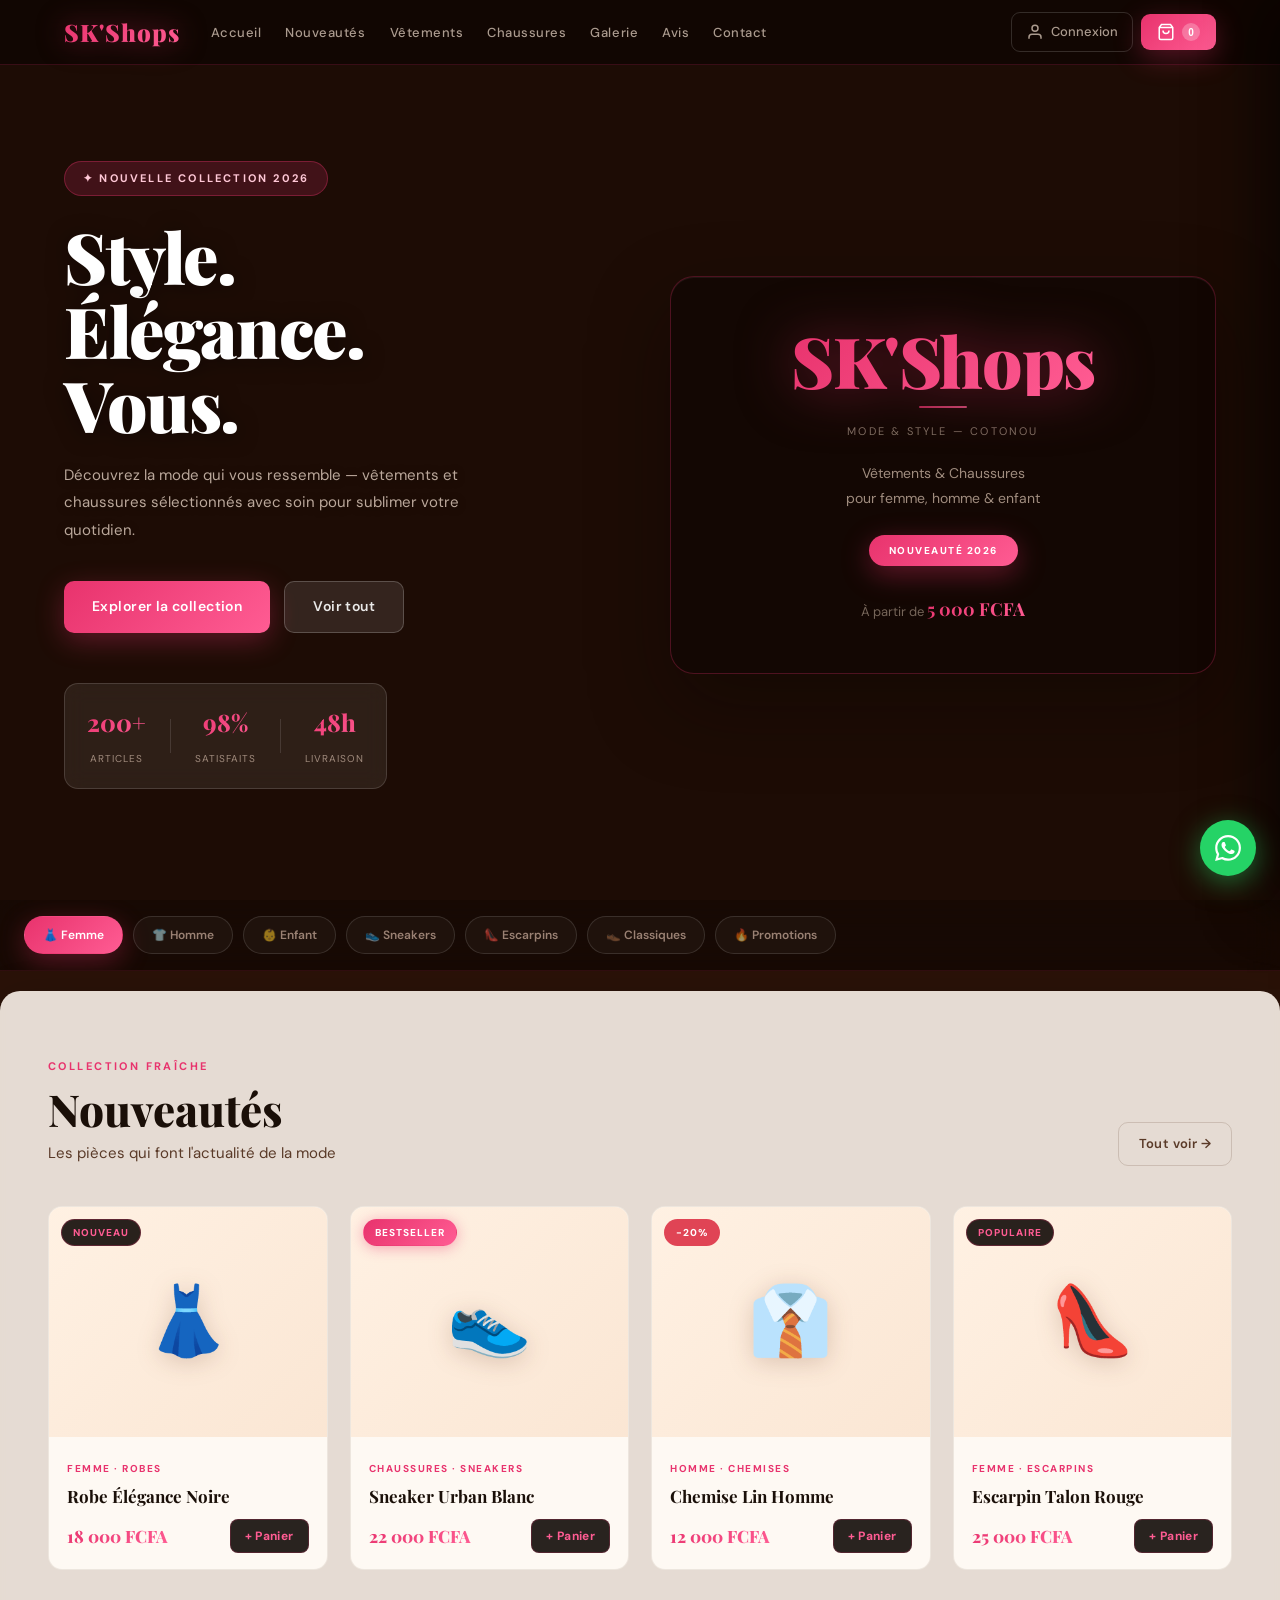
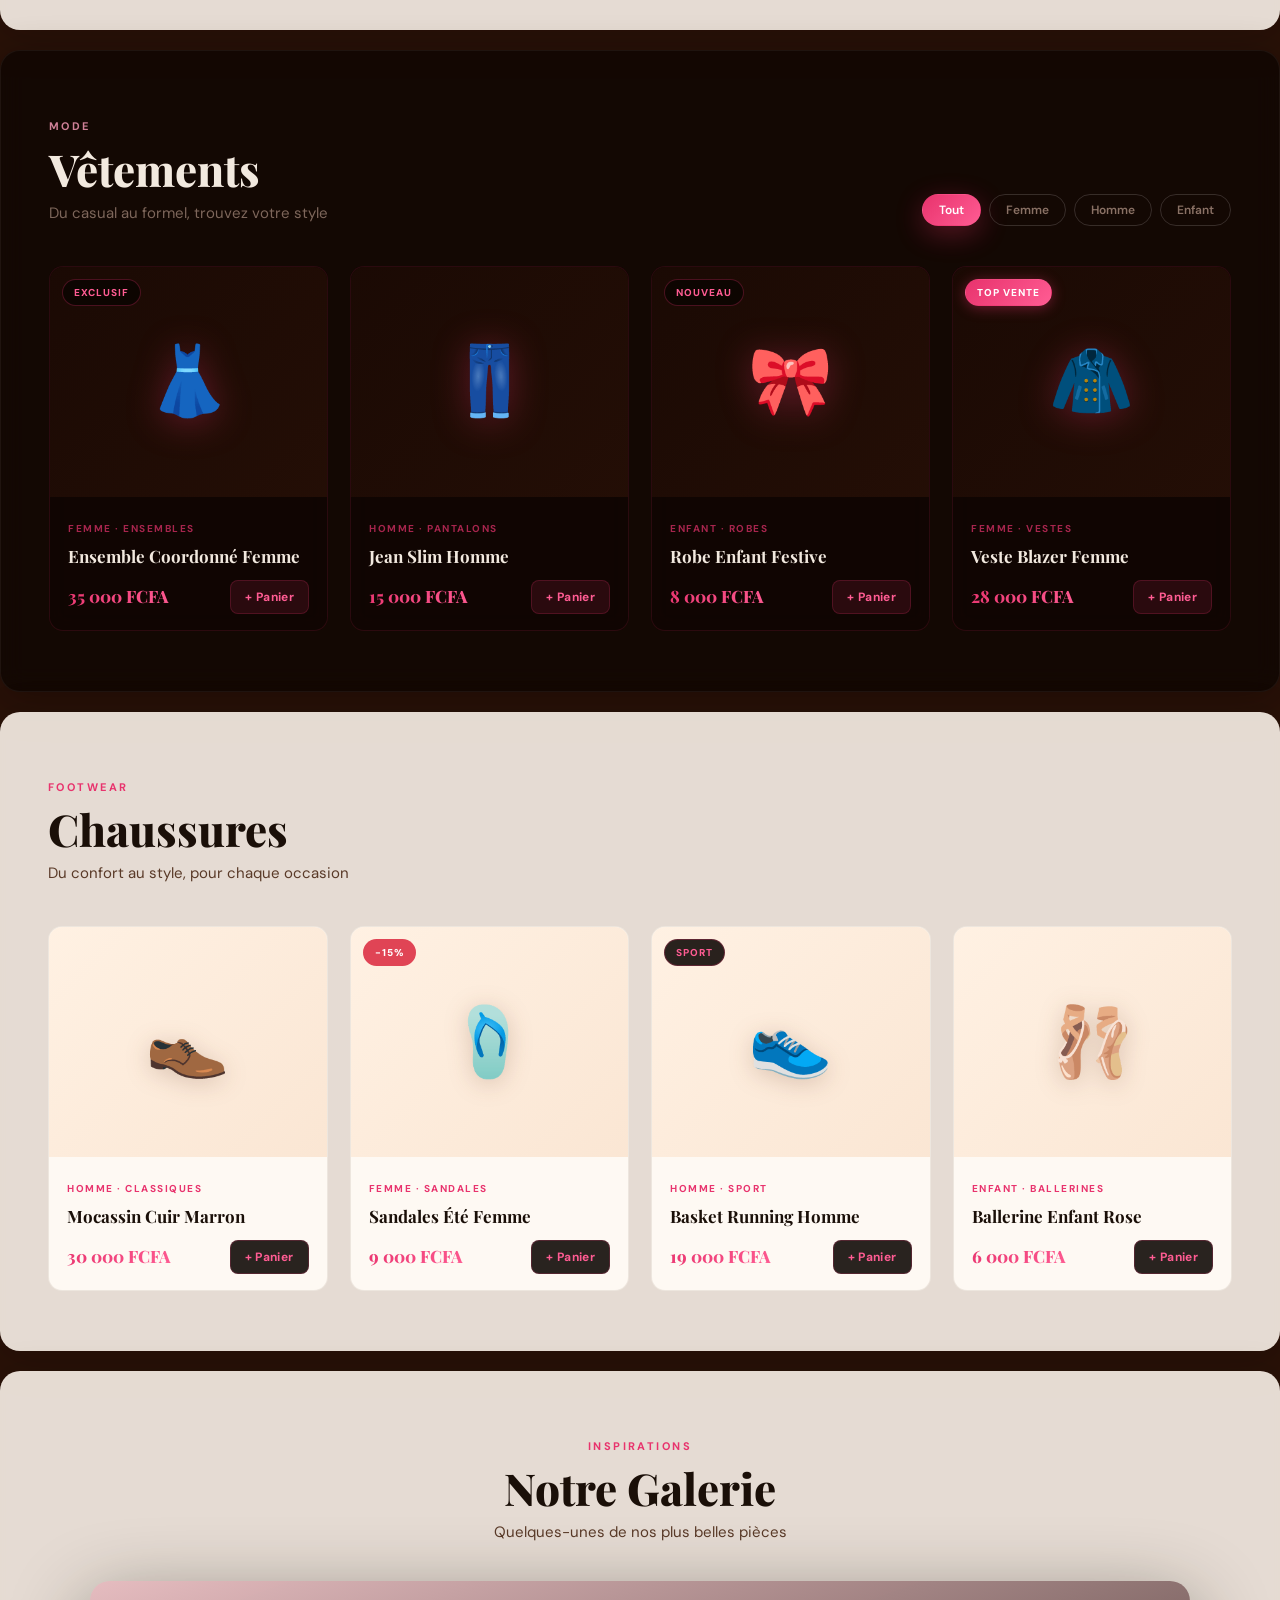
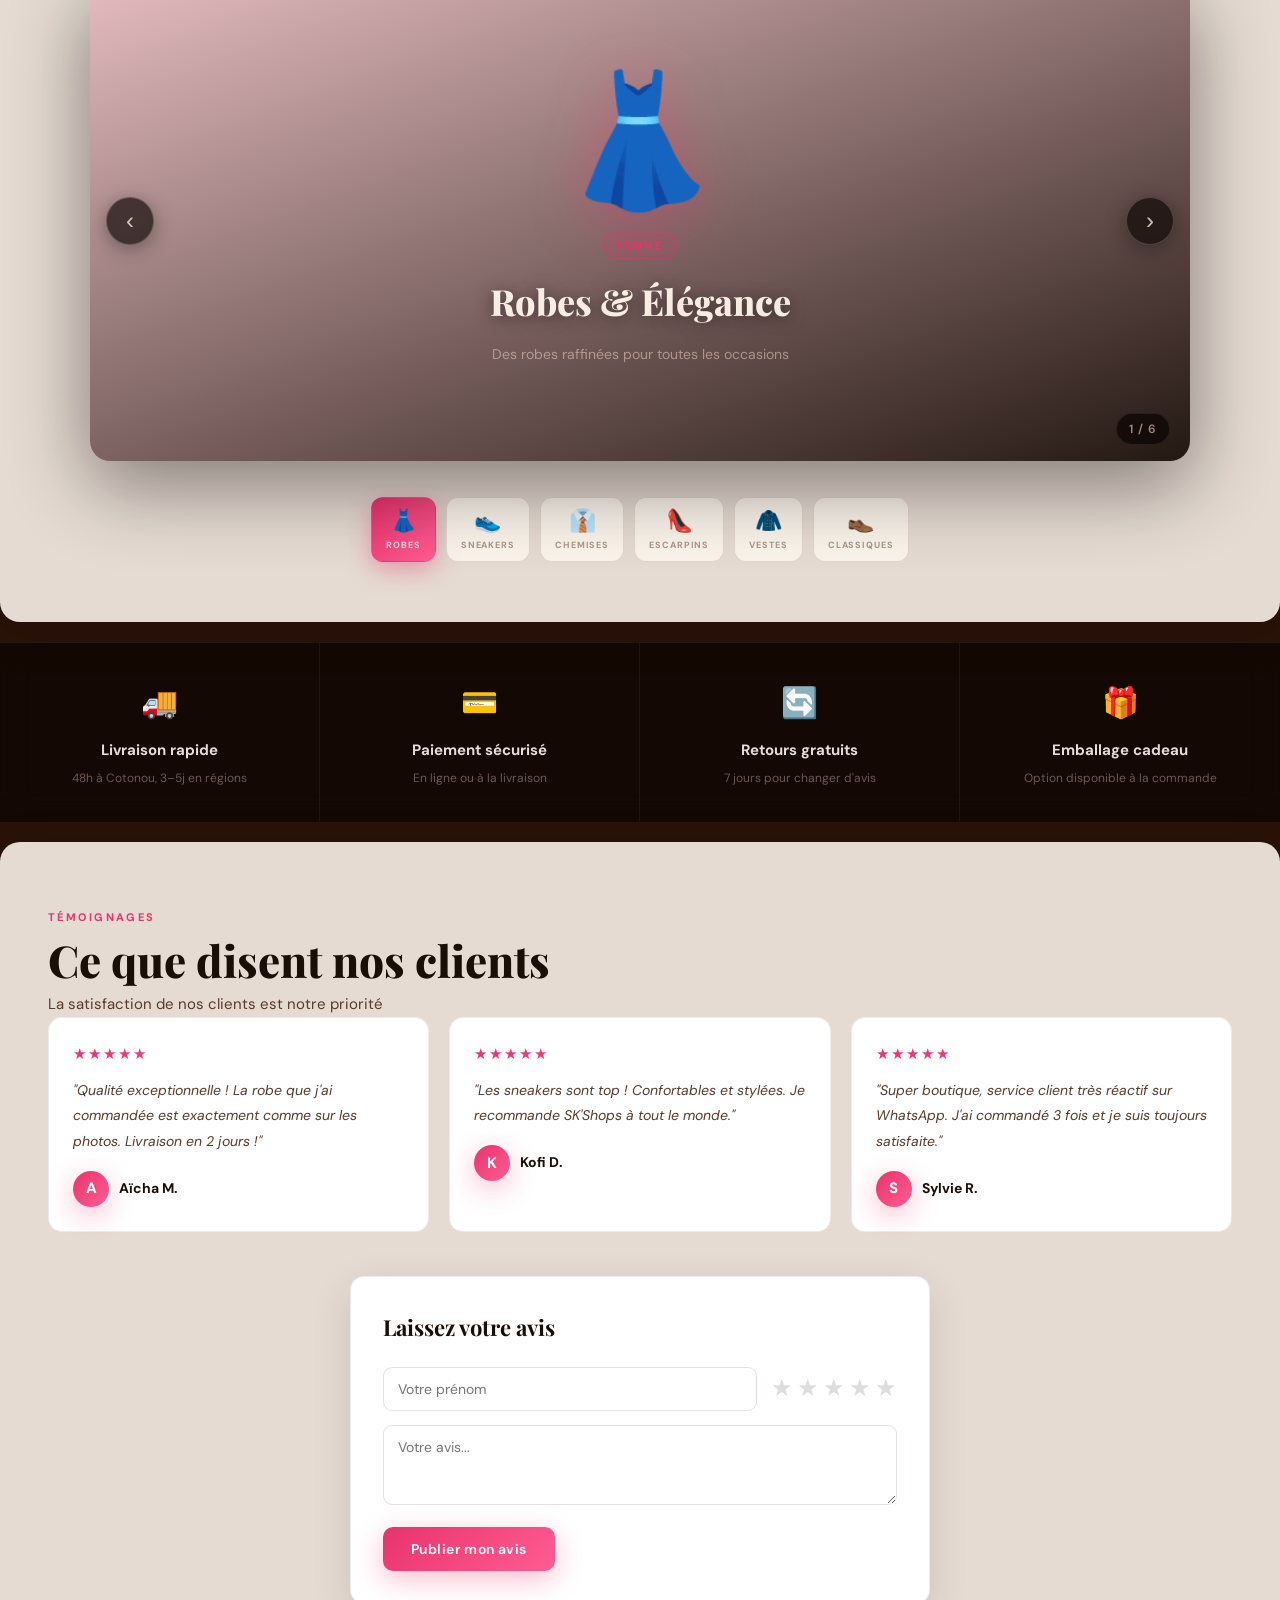
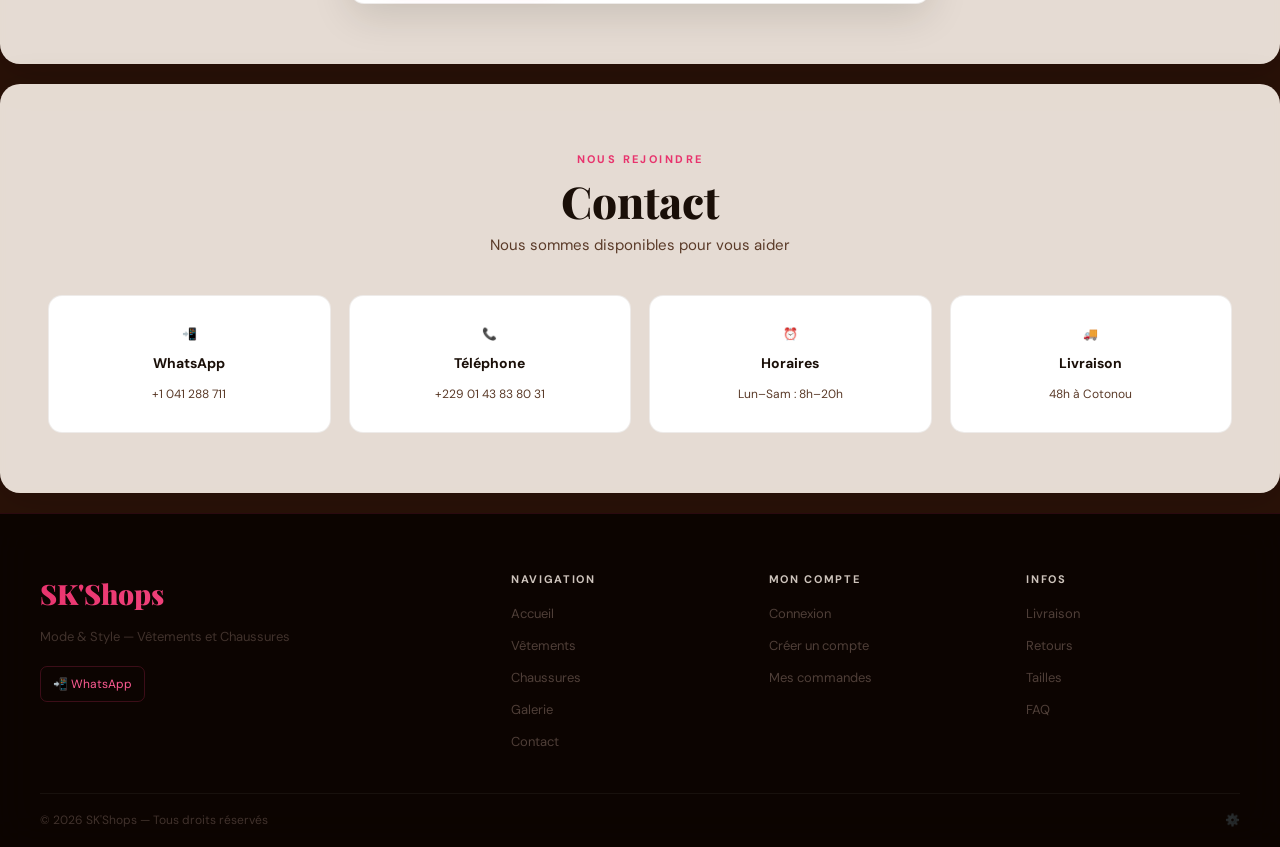
==== commit 4def749e: "Add files via upload" ====
--- a/index.html
+++ b/index.html
@@ -5,6 +5,7 @@
     <meta name="viewport" content="width=device-width, initial-scale=1.0">
     <title>SK'Shops | Mode & Style</title>
     <link rel="stylesheet" href="style.css">
+    <link rel="stylesheet" href="mobile-updates.css">
     <link href="https://fonts.googleapis.com/css2?family=Playfair+Display:ital,wght@0,400;0,700;0,900;1,400;1,700&family=DM+Sans:wght@300;400;500;600&display=swap" rel="stylesheet">
 </head>
 <body>
@@ -31,15 +32,44 @@
                     <svg width="18" height="18" viewBox="0 0 24 24" fill="none" stroke="currentColor" stroke-width="2"><path d="M6 2L3 6v14a2 2 0 0 0 2 2h14a2 2 0 0 0 2-2V6l-3-4z"/><line x1="3" y1="6" x2="21" y2="6"/><path d="M16 10a4 4 0 0 1-8 0"/></svg>
                     <span class="cart-count" id="cartCount">0</span>
                 </button>
-                <button class="menu-toggle" id="menuToggle" aria-label="Menu">☰</button>
+                <!-- HAMBURGER BUTTON -->
+                <button class="menu-toggle" id="menuToggle" aria-label="Menu">
+                    <span class="hbar"></span>
+                    <span class="hbar"></span>
+                    <span class="hbar"></span>
+                </button>
             </div>
         </div>
     </nav>
 
-    <!-- ===== HERO — image vient du body ===== -->
+    <!-- MOBILE MENU PANEL -->
+    <div class="mob-overlay" id="mobOverlay"></div>
+    <div class="mob-menu" id="mobMenu">
+        <div class="mob-header">
+            <span class="mob-logo">SK'Shops</span>
+            <button class="mob-close" id="mobClose">✕</button>
+        </div>
+        <nav class="mob-nav">
+            <a href="#accueil"    class="mob-link"><span>🏠</span> Accueil</a>
+            <a href="#nouveautes" class="mob-link"><span>✨</span> Nouveautés</a>
+            <a href="#vetements"  class="mob-link"><span>👗</span> Vêtements</a>
+            <a href="#chaussures" class="mob-link"><span>👟</span> Chaussures</a>
+            <a href="#galerie"    class="mob-link"><span>🖼</span> Galerie</a>
+            <a href="#avis"       class="mob-link"><span>⭐</span> Avis</a>
+            <a href="#contact"    class="mob-link"><span>📞</span> Contact</a>
+        </nav>
+        <div class="mob-footer">
+            <a href="auth.html" class="mob-auth">
+                <svg width="15" height="15" viewBox="0 0 24 24" fill="none" stroke="currentColor" stroke-width="2"><path d="M20 21v-2a4 4 0 0 0-4-4H8a4 4 0 0 0-4 4v2"/><circle cx="12" cy="7" r="4"/></svg>
+                Mon compte
+            </a>
+            <p class="mob-tagline">Mode & Style — Cotonou</p>
+        </div>
+    </div>
+
+    <!-- ===== HERO ===== -->
     <header id="accueil">
         <div class="hero-content">
-            <!-- Texte gauche -->
             <div class="hero-text">
                 <span class="hero-tag">✦ Nouvelle Collection 2026</span>
                 <h1>Style.<br>Élégance.<br>Vous.</h1>
@@ -57,13 +87,14 @@
                 </div>
             </div>
 
-            <!-- Card droite avec le nom de la boutique -->
+            <!-- HERO CARD — sans stickers, texte centré propre -->
             <div class="hero-right-box">
                 <div class="hero-brand-card">
-                    <div class="hero-emoji-row">👗 👟 👠</div>
                     <span class="hero-brand-title">SK'Shops</span>
-                    <p class="hero-brand-sub">Mode & Style — Cotonou</p>
-                    <span class="hero-badge-floating">✨ Nouveauté 2026</span>
+                    <div class="hero-brand-line"></div>
+                    <p class="hero-brand-sub">Mode &amp; Style — Cotonou</p>
+                    <p class="hero-brand-desc">Vêtements &amp; Chaussures<br>pour femme, homme &amp; enfant</p>
+                    <span class="hero-badge-floating">Nouveauté 2026</span>
                     <p class="hero-price-tag">À partir de <strong>5 000 FCFA</strong></p>
                 </div>
             </div>
@@ -199,26 +230,102 @@
         </div>
     </section>
 
-    <!-- ===== GALERIE ===== -->
+    <!-- ===== GALERIE — GRAND SLIDER 1 PAR 1 ===== -->
     <section id="galerie">
         <span class="section-tag">Inspirations</span>
         <h2>Notre Galerie</h2>
         <p class="section-sub">Quelques-unes de nos plus belles pièces</p>
-        <div class="gallery-carousel">
-            <button class="carousel-btn prev" id="prevBtn">‹</button>
-            <div class="carousel-track-wrap">
-                <div class="carousel-track" id="carouselTrack">
-                    <div class="gallery-item"><div class="gal-placeholder">👗 Robes</div></div>
-                    <div class="gallery-item"><div class="gal-placeholder">👟 Sneakers</div></div>
-                    <div class="gallery-item"><div class="gal-placeholder">👔 Chemises</div></div>
-                    <div class="gallery-item"><div class="gal-placeholder">👠 Escarpins</div></div>
-                    <div class="gallery-item"><div class="gal-placeholder">🧥 Vestes</div></div>
-                    <div class="gallery-item"><div class="gal-placeholder">👞 Classiques</div></div>
-                </div>
-            </div>
-            <button class="carousel-btn next" id="nextBtn">›</button>
-        </div>
-        <div class="carousel-dots" id="carouselDots"></div>
+
+        <div class="gal-slider-wrap">
+            <div class="gal-slider" id="galSlider">
+                <!-- Slide 1 -->
+                <div class="gal-slide active">
+                    <div class="gal-slide-inner" style="background:linear-gradient(160deg,rgba(232,51,109,0.18) 0%,rgba(20,8,2,0.92) 100%)">
+                        <div class="gal-slide-emoji">👗</div>
+                        <div class="gal-slide-info">
+                            <span class="gal-slide-cat">Femme</span>
+                            <h3 class="gal-slide-title">Robes &amp; Élégance</h3>
+                            <p class="gal-slide-desc">Des robes raffinées pour toutes les occasions</p>
+                        </div>
+                    </div>
+                </div>
+                <!-- Slide 2 -->
+                <div class="gal-slide">
+                    <div class="gal-slide-inner" style="background:linear-gradient(160deg,rgba(40,60,180,0.18) 0%,rgba(20,8,2,0.92) 100%)">
+                        <div class="gal-slide-emoji">👟</div>
+                        <div class="gal-slide-info">
+                            <span class="gal-slide-cat">Chaussures</span>
+                            <h3 class="gal-slide-title">Sneakers Urbains</h3>
+                            <p class="gal-slide-desc">Style et confort pour vos sorties quotidiennes</p>
+                        </div>
+                    </div>
+                </div>
+                <!-- Slide 3 -->
+                <div class="gal-slide">
+                    <div class="gal-slide-inner" style="background:linear-gradient(160deg,rgba(20,100,60,0.18) 0%,rgba(20,8,2,0.92) 100%)">
+                        <div class="gal-slide-emoji">👔</div>
+                        <div class="gal-slide-info">
+                            <span class="gal-slide-cat">Homme</span>
+                            <h3 class="gal-slide-title">Chemises &amp; Style</h3>
+                            <p class="gal-slide-desc">Du casual au formel, le bon look pour chaque moment</p>
+                        </div>
+                    </div>
+                </div>
+                <!-- Slide 4 -->
+                <div class="gal-slide">
+                    <div class="gal-slide-inner" style="background:linear-gradient(160deg,rgba(180,20,60,0.2) 0%,rgba(20,8,2,0.92) 100%)">
+                        <div class="gal-slide-emoji">👠</div>
+                        <div class="gal-slide-info">
+                            <span class="gal-slide-cat">Femme</span>
+                            <h3 class="gal-slide-title">Escarpins &amp; Glamour</h3>
+                            <p class="gal-slide-desc">Des talons qui subliment chaque pas</p>
+                        </div>
+                    </div>
+                </div>
+                <!-- Slide 5 -->
+                <div class="gal-slide">
+                    <div class="gal-slide-inner" style="background:linear-gradient(160deg,rgba(100,60,20,0.2) 0%,rgba(20,8,2,0.92) 100%)">
+                        <div class="gal-slide-emoji">🧥</div>
+                        <div class="gal-slide-info">
+                            <span class="gal-slide-cat">Mode</span>
+                            <h3 class="gal-slide-title">Vestes &amp; Blazers</h3>
+                            <p class="gal-slide-desc">L'élégance à portée de main pour toutes les saisons</p>
+                        </div>
+                    </div>
+                </div>
+                <!-- Slide 6 -->
+                <div class="gal-slide">
+                    <div class="gal-slide-inner" style="background:linear-gradient(160deg,rgba(80,50,20,0.2) 0%,rgba(20,8,2,0.92) 100%)">
+                        <div class="gal-slide-emoji">👞</div>
+                        <div class="gal-slide-info">
+                            <span class="gal-slide-cat">Homme</span>
+                            <h3 class="gal-slide-title">Classiques Intemporels</h3>
+                            <p class="gal-slide-desc">Des chaussures qui traversent les tendances</p>
+                        </div>
+                    </div>
+                </div>
+            </div>
+
+            <!-- Arrows -->
+            <button class="gal-btn gal-btn-prev" id="galPrev">&#8249;</button>
+            <button class="gal-btn gal-btn-next" id="galNext">&#8250;</button>
+
+            <!-- Counter pill -->
+            <div class="gal-counter" id="galCounter">1 / 6</div>
+        </div>
+
+        <!-- Dots -->
+        <div class="gal-dots" id="galDots"></div>
+
+        <!-- Thumbnails strip -->
+        <div class="gal-thumbs" id="galThumbs">
+            <button class="gal-thumb active" data-i="0">👗<span>Robes</span></button>
+            <button class="gal-thumb" data-i="1">👟<span>Sneakers</span></button>
+            <button class="gal-thumb" data-i="2">👔<span>Chemises</span></button>
+            <button class="gal-thumb" data-i="3">👠<span>Escarpins</span></button>
+            <button class="gal-thumb" data-i="4">🧥<span>Vestes</span></button>
+            <button class="gal-thumb" data-i="5">👞<span>Classiques</span></button>
+        </div>
     </section>
 
     <!-- ===== AVANTAGES ===== -->
@@ -286,7 +393,7 @@
     <div id="adminClickHint" style="position:fixed;bottom:24px;left:50%;transform:translateX(-50%);background:rgba(0,0,0,0.85);color:white;padding:10px 24px;border-radius:30px;font-size:14px;opacity:0;pointer-events:none;transition:opacity 0.3s;z-index:9999;white-space:nowrap;"></div>
 
     <!-- WHATSAPP FLOTTANT -->
-    <a href="https://wa.me/1041288711?text=Bonjour%20SK'Shops%20!" class="whatsapp-float" target="_blank" id="waFloat" title="Discuter sur WhatsApp">
+    <a href="https://wa.me/1041288711?text=Bonjour%20SK'Shops%20!" class="whatsapp-float" target="_blank" id="waFloat">
         <svg viewBox="0 0 24 24" fill="white" width="26" height="26"><path d="M17.472 14.382c-.297-.149-1.758-.867-2.03-.967-.273-.099-.471-.148-.67.15-.197.297-.767.966-.94 1.164-.173.199-.347.223-.644.075-.297-.15-1.255-.463-2.39-1.475-.883-.788-1.48-1.761-1.653-2.059-.173-.297-.018-.458.13-.606.134-.133.298-.347.446-.52.149-.174.198-.298.298-.497.099-.198.05-.371-.025-.52-.075-.149-.669-1.612-.916-2.207-.242-.579-.487-.5-.669-.51-.173-.008-.371-.01-.57-.01-.198 0-.52.074-.792.372-.272.297-1.04 1.016-1.04 2.479 0 1.462 1.065 2.875 1.213 3.074.149.198 2.096 3.2 5.077 4.487.709.306 1.262.489 1.694.625.712.227 1.36.195 1.871.118.571-.085 1.758-.719 2.006-1.413.248-.694.248-1.289.173-1.413-.074-.124-.272-.198-.57-.347m-5.421 7.403h-.004a9.87 9.87 0 01-5.031-1.378l-.361-.214-3.741.982.998-3.648-.235-.374a9.86 9.86 0 01-1.51-5.26c.001-5.45 4.436-9.884 9.888-9.884 2.64 0 5.122 1.03 6.988 2.898a9.825 9.825 0 012.893 6.994c-.003 5.45-4.437 9.884-9.885 9.884m8.413-18.297A11.815 11.815 0 0012.05 0C5.495 0 .16 5.335.157 11.892c0 2.096.547 4.142 1.588 5.945L.057 24l6.305-1.654a11.882 11.882 0 005.683 1.448h.005c6.554 0 11.89-5.335 11.893-11.893a11.821 11.821 0 00-3.48-8.413z"/></svg>
         <span class="wa-tooltip">Chattez avec nous !</span>
     </a>
@@ -310,22 +417,91 @@
 
     <script src="script.js"></script>
     <script>
-    // Mobile menu
-    document.getElementById('menuToggle').addEventListener('click',function(){
-        const nav=document.getElementById('navLinks');
-        nav.classList.toggle('open');
-        this.textContent=nav.classList.contains('open')?'✕':'☰';
+    // ══════════════════════════════════════
+    //  MOBILE MENU
+    // ══════════════════════════════════════
+    const menuToggle = document.getElementById('menuToggle');
+    const mobMenu    = document.getElementById('mobMenu');
+    const mobOverlay = document.getElementById('mobOverlay');
+    const mobClose   = document.getElementById('mobClose');
+
+    function openMob() {
+        mobMenu.classList.add('open');
+        mobOverlay.classList.add('active');
+        menuToggle.classList.add('open');
+        document.body.style.overflow = 'hidden';
+    }
+    function closeMob() {
+        mobMenu.classList.remove('open');
+        mobOverlay.classList.remove('active');
+        menuToggle.classList.remove('open');
+        document.body.style.overflow = '';
+    }
+
+    menuToggle.addEventListener('click', () => mobMenu.classList.contains('open') ? closeMob() : openMob());
+    mobClose.addEventListener('click', closeMob);
+    mobOverlay.addEventListener('click', closeMob);
+    document.querySelectorAll('.mob-link').forEach(a => a.addEventListener('click', closeMob));
+
+    // ══════════════════════════════════════
+    //  NAVBAR SCROLL
+    // ══════════════════════════════════════
+    window.addEventListener('scroll', () => {
+        document.getElementById('navbar').classList.toggle('scrolled', window.scrollY > 50);
     });
-    document.querySelectorAll('.nav-links a').forEach(a=>{
-        a.addEventListener('click',()=>{
-            document.getElementById('navLinks').classList.remove('open');
-            document.getElementById('menuToggle').textContent='☰';
-        });
-    });
-    // Navbar scroll
-    window.addEventListener('scroll',()=>{
-        document.getElementById('navbar').classList.toggle('scrolled',window.scrollY>50);
-    });
+
+    // ══════════════════════════════════════
+    //  GALERIE — SLIDER 1 PAR 1
+    // ══════════════════════════════════════
+    (function() {
+        const slides  = document.querySelectorAll('.gal-slide');
+        const thumbs  = document.querySelectorAll('.gal-thumb');
+        const dotsEl  = document.getElementById('galDots');
+        const counter = document.getElementById('galCounter');
+        const N       = slides.length;
+        let cur = 0, autoT;
+
+        // Build dots
+        for (let i = 0; i < N; i++) {
+            const d = document.createElement('button');
+            d.className = 'gal-dot' + (i === 0 ? ' active' : '');
+            d.addEventListener('click', () => goTo(i));
+            dotsEl.appendChild(d);
+        }
+
+        function goTo(next) {
+            slides[cur].classList.remove('active');
+            slides[cur].classList.add('out');
+            thumbs[cur].classList.remove('active');
+            dotsEl.children[cur].classList.remove('active');
+
+            cur = ((next % N) + N) % N;
+
+            slides[cur].classList.add('active');
+            slides[cur].classList.remove('out');
+            thumbs[cur].classList.add('active');
+            dotsEl.children[cur].classList.add('active');
+            counter.textContent = (cur + 1) + ' / ' + N;
+
+            // cleanup old out
+            setTimeout(() => document.querySelectorAll('.gal-slide.out').forEach(s => s.classList.remove('out')), 600);
+        }
+
+        function startAuto() { autoT = setInterval(() => goTo(cur + 1), 4500); }
+        function stopAuto()  { clearInterval(autoT); }
+
+        document.getElementById('galPrev').addEventListener('click', () => { stopAuto(); goTo(cur - 1); startAuto(); });
+        document.getElementById('galNext').addEventListener('click', () => { stopAuto(); goTo(cur + 1); startAuto(); });
+        thumbs.forEach(t => t.addEventListener('click', () => { stopAuto(); goTo(+t.dataset.i); startAuto(); }));
+
+        // Swipe
+        let tx = 0;
+        const wrap = document.querySelector('.gal-slider-wrap');
+        wrap.addEventListener('touchstart', e => { tx = e.touches[0].clientX; stopAuto(); }, {passive:true});
+        wrap.addEventListener('touchend',   e => { const d = tx - e.changedTouches[0].clientX; if (Math.abs(d)>50) goTo(d>0?cur+1:cur-1); startAuto(); });
+
+        startAuto();
+    })();
     </script>
 </body>
 </html>
--- a/style.css
+++ b/style.css
@@ -503,4 +503,542 @@
         margin:8px 8px;
         padding:28px 14px;
     }
+}
+
+
+
+
+
+
+/* =============================================
+   SK'SHOPS — mobile-updates.css
+   1. Hamburger animé
+   2. Menu mobile vertical stylé
+   3. Hero card sans stickers, centré
+   4. Galerie grand slider 1 par 1
+   ============================================= */
+
+/* ══════════════════════════════════════
+   HAMBURGER BUTTON ANIMÉ
+   ══════════════════════════════════════ */
+.menu-toggle {
+    display: none;
+    flex-direction: column;
+    justify-content: center;
+    align-items: center;
+    gap: 5px;
+    width: 40px;
+    height: 40px;
+    background: rgba(255,255,255,0.07);
+    border: 1px solid rgba(255,255,255,0.12);
+    border-radius: 9px;
+    cursor: pointer;
+    padding: 0;
+    transition: all 0.3s ease;
+}
+.menu-toggle:hover {
+    background: rgba(232,51,109,0.18);
+    border-color: rgba(232,51,109,0.35);
+}
+.hbar {
+    display: block;
+    width: 18px;
+    height: 2px;
+    background: rgba(255,235,220,0.85);
+    border-radius: 2px;
+    transition: all 0.35s cubic-bezier(0.4,0,0.2,1);
+    transform-origin: center;
+}
+/* Animate to X when open */
+.menu-toggle.open .hbar:nth-child(1) { transform: translateY(7px) rotate(45deg); }
+.menu-toggle.open .hbar:nth-child(2) { opacity: 0; transform: scaleX(0); }
+.menu-toggle.open .hbar:nth-child(3) { transform: translateY(-7px) rotate(-45deg); }
+
+@media (max-width: 768px) {
+    .menu-toggle { display: flex; }
+}
+
+/* ══════════════════════════════════════
+   MOBILE MENU OVERLAY
+   ══════════════════════════════════════ */
+.mob-overlay {
+    position: fixed;
+    inset: 0;
+    background: rgba(8,3,1,0.65);
+    backdrop-filter: blur(4px);
+    z-index: 1050;
+    opacity: 0;
+    pointer-events: none;
+    transition: opacity 0.35s ease;
+}
+.mob-overlay.active {
+    opacity: 1;
+    pointer-events: all;
+}
+
+/* ── PANEL ── */
+.mob-menu {
+    position: fixed;
+    top: 0;
+    right: 0;
+    width: min(300px, 85vw);
+    height: 100vh;
+    background: rgba(10,4,2,0.97);
+    backdrop-filter: blur(24px);
+    -webkit-backdrop-filter: blur(24px);
+    border-left: 1px solid rgba(232,51,109,0.18);
+    z-index: 1060;
+    display: flex;
+    flex-direction: column;
+    transform: translateX(100%);
+    transition: transform 0.38s cubic-bezier(0.4,0,0.2,1);
+    box-shadow: -12px 0 60px rgba(0,0,0,0.5);
+}
+.mob-menu.open {
+    transform: translateX(0);
+}
+
+/* ── HEADER ── */
+.mob-header {
+    display: flex;
+    align-items: center;
+    justify-content: space-between;
+    padding: 18px 20px;
+    border-bottom: 1px solid rgba(255,255,255,0.06);
+}
+.mob-logo {
+    font-family: 'Playfair Display', Georgia, serif;
+    font-size: 20px;
+    font-weight: 900;
+    background: linear-gradient(135deg,#e8336d,#ff5c93);
+    -webkit-background-clip: text;
+    -webkit-text-fill-color: transparent;
+    background-clip: text;
+    letter-spacing: 0.03em;
+}
+.mob-close {
+    width: 32px;
+    height: 32px;
+    border-radius: 8px;
+    border: 1px solid rgba(255,255,255,0.1);
+    background: rgba(255,255,255,0.05);
+    color: rgba(255,220,200,0.6);
+    font-size: 14px;
+    cursor: pointer;
+    display: flex;
+    align-items: center;
+    justify-content: center;
+    transition: all 0.25s;
+}
+.mob-close:hover {
+    background: rgba(232,51,109,0.25);
+    color: #ff5c93;
+    border-color: rgba(232,51,109,0.4);
+}
+
+/* ── NAV LINKS ── */
+.mob-nav {
+    flex: 1;
+    display: flex;
+    flex-direction: column;
+    padding: 12px 0;
+    overflow-y: auto;
+}
+.mob-link {
+    display: flex;
+    align-items: center;
+    gap: 14px;
+    padding: 13px 22px;
+    font-family: 'DM Sans', sans-serif;
+    font-size: 15px;
+    font-weight: 500;
+    color: rgba(255,230,210,0.7);
+    text-decoration: none;
+    transition: all 0.22s ease;
+    border-left: 3px solid transparent;
+    letter-spacing: 0.01em;
+}
+.mob-link span:first-child {
+    font-size: 18px;
+    width: 26px;
+    text-align: center;
+    flex-shrink: 0;
+}
+.mob-link:hover {
+    background: rgba(232,51,109,0.1);
+    color: #ff5c93;
+    border-left-color: #e8336d;
+    padding-left: 26px;
+}
+
+/* ── FOOTER ── */
+.mob-footer {
+    padding: 16px 20px 24px;
+    border-top: 1px solid rgba(255,255,255,0.06);
+    display: flex;
+    flex-direction: column;
+    gap: 12px;
+    align-items: flex-start;
+}
+.mob-auth {
+    display: inline-flex;
+    align-items: center;
+    gap: 8px;
+    background: linear-gradient(135deg,#e8336d,#ff5c93);
+    color: white;
+    font-family: 'DM Sans', sans-serif;
+    font-size: 13px;
+    font-weight: 600;
+    padding: 10px 18px;
+    border-radius: 9px;
+    text-decoration: none;
+    transition: all 0.25s;
+    box-shadow: 0 4px 18px rgba(232,51,109,0.35);
+}
+.mob-auth:hover {
+    transform: translateY(-1px);
+    box-shadow: 0 8px 24px rgba(232,51,109,0.5);
+}
+.mob-tagline {
+    font-size: 11px;
+    color: rgba(255,220,200,0.25);
+    letter-spacing: 0.1em;
+    font-family: 'DM Sans', sans-serif;
+}
+
+/* ══════════════════════════════════════
+   HERO BRAND CARD — SANS STICKERS
+   ══════════════════════════════════════ */
+.hero-brand-card {
+    background: rgba(12,5,2,0.55);
+    backdrop-filter: blur(18px);
+    -webkit-backdrop-filter: blur(18px);
+    border: 1px solid rgba(232,51,109,0.28);
+    border-radius: 24px;
+    padding: 48px 40px;
+    text-align: center;
+    box-shadow: 0 32px 80px rgba(10,4,1,0.38), inset 0 1px 0 rgba(255,255,255,0.06);
+    display: flex;
+    flex-direction: column;
+    align-items: center;
+    gap: 0;
+}
+
+/* Remove old emoji row if still rendered by browser cache */
+.hero-emoji-row { display: none !important; }
+
+.hero-brand-title {
+    font-family: 'Playfair Display', Georgia, serif;
+    font-size: clamp(42px, 5.5vw, 78px);
+    font-weight: 900;
+    letter-spacing: -0.02em;
+    line-height: 1;
+    background: linear-gradient(135deg,#e8336d,#ff5c93);
+    -webkit-background-clip: text;
+    -webkit-text-fill-color: transparent;
+    background-clip: text;
+    filter: drop-shadow(0 0 28px rgba(232,51,109,0.5));
+    display: block;
+    margin-bottom: 10px;
+}
+
+.hero-brand-line {
+    width: 48px;
+    height: 2px;
+    background: linear-gradient(135deg,#e8336d,#ff5c93);
+    border-radius: 2px;
+    margin: 0 auto 14px;
+    opacity: 0.7;
+}
+
+.hero-brand-sub {
+    font-family: 'DM Sans', sans-serif;
+    font-size: 11px;
+    letter-spacing: 0.2em;
+    text-transform: uppercase;
+    color: rgba(255,230,210,0.45);
+    margin-bottom: 20px;
+}
+
+.hero-brand-desc {
+    font-family: 'DM Sans', sans-serif;
+    font-size: 14px;
+    color: rgba(255,230,210,0.6);
+    line-height: 1.8;
+    margin-bottom: 24px;
+    text-align: center;
+}
+
+.hero-badge-floating {
+    display: inline-block;
+    background: linear-gradient(135deg,#e8336d,#ff5c93);
+    color: white;
+    font-family: 'DM Sans', sans-serif;
+    font-size: 10px;
+    font-weight: 800;
+    letter-spacing: 0.15em;
+    text-transform: uppercase;
+    padding: 7px 20px;
+    border-radius: 50px;
+    box-shadow: 0 8px 28px rgba(232,51,109,0.38);
+    margin-bottom: 14px;
+}
+
+.hero-price-tag {
+    font-family: 'DM Sans', sans-serif;
+    font-size: 13px;
+    color: rgba(255,230,210,0.42);
+    text-align: center;
+}
+.hero-price-tag strong {
+    font-family: 'Playfair Display', Georgia, serif;
+    font-size: 18px;
+    background: linear-gradient(135deg,#e8336d,#ff5c93);
+    -webkit-background-clip: text;
+    -webkit-text-fill-color: transparent;
+    background-clip: text;
+}
+
+/* ══════════════════════════════════════
+   GALERIE — GRAND SLIDER 1 PAR 1
+   ══════════════════════════════════════ */
+
+/* Override old gallery styles */
+.gallery-carousel { display: none !important; }
+.carousel-dots    { display: none !important; }
+
+#galerie {
+    text-align: center;
+}
+
+.gal-slider-wrap {
+    position: relative;
+    width: 100%;
+    max-width: 1100px;
+    margin: 36px auto 0;
+    border-radius: 20px;
+    overflow: hidden;
+    box-shadow: 0 24px 80px rgba(10,4,1,0.45);
+}
+
+.gal-slider {
+    position: relative;
+    width: 100%;
+    height: 480px;
+}
+
+@media (max-width: 768px) {
+    .gal-slider { height: 320px; }
+}
+@media (max-width: 480px) {
+    .gal-slider { height: 260px; }
+}
+
+/* ── SLIDES ── */
+.gal-slide {
+    position: absolute;
+    inset: 0;
+    opacity: 0;
+    pointer-events: none;
+    transition: opacity 0.55s cubic-bezier(0.4,0,0.2,1), transform 0.55s cubic-bezier(0.4,0,0.2,1);
+    transform: scale(1.03);
+}
+.gal-slide.active {
+    opacity: 1;
+    pointer-events: all;
+    transform: scale(1);
+    z-index: 2;
+}
+.gal-slide.out {
+    opacity: 0;
+    transform: scale(0.97);
+    z-index: 1;
+}
+
+.gal-slide-inner {
+    width: 100%;
+    height: 100%;
+    display: flex;
+    align-items: center;
+    justify-content: center;
+    flex-direction: column;
+    gap: 0;
+    padding: 40px;
+    position: relative;
+}
+
+.gal-slide-emoji {
+    font-size: clamp(80px, 12vw, 130px);
+    line-height: 1;
+    margin-bottom: 24px;
+    filter: drop-shadow(0 8px 30px rgba(232,51,109,0.4));
+    animation: galFloat 3s ease-in-out infinite;
+}
+@keyframes galFloat {
+    0%, 100% { transform: translateY(0); }
+    50%       { transform: translateY(-10px); }
+}
+
+.gal-slide-info {
+    text-align: center;
+}
+.gal-slide-cat {
+    display: inline-block;
+    font-family: 'DM Sans', sans-serif;
+    font-size: 10px;
+    font-weight: 700;
+    letter-spacing: 0.22em;
+    text-transform: uppercase;
+    color: #e8336d;
+    background: rgba(232,51,109,0.14);
+    border: 1px solid rgba(232,51,109,0.28);
+    padding: 4px 14px;
+    border-radius: 50px;
+    margin-bottom: 12px;
+}
+.gal-slide-title {
+    font-family: 'Playfair Display', Georgia, serif;
+    font-size: clamp(22px, 3.5vw, 36px);
+    font-weight: 800;
+    color: rgba(255,245,235,0.95);
+    margin-bottom: 10px;
+    text-shadow: 0 2px 16px rgba(10,4,1,0.5);
+}
+.gal-slide-desc {
+    font-family: 'DM Sans', sans-serif;
+    font-size: 14px;
+    color: rgba(255,220,200,0.5);
+    max-width: 380px;
+    margin: 0 auto;
+    line-height: 1.7;
+}
+
+/* ── ARROWS ── */
+.gal-btn {
+    position: absolute;
+    top: 50%;
+    transform: translateY(-50%);
+    z-index: 10;
+    width: 48px;
+    height: 48px;
+    border-radius: 50%;
+    border: 1.5px solid rgba(255,255,255,0.18);
+    background: rgba(12,5,2,0.68);
+    backdrop-filter: blur(12px);
+    color: rgba(255,235,220,0.8);
+    font-size: 24px;
+    line-height: 1;
+    cursor: pointer;
+    display: flex;
+    align-items: center;
+    justify-content: center;
+    transition: all 0.25s ease;
+    box-shadow: 0 4px 20px rgba(0,0,0,0.35);
+}
+.gal-btn:hover {
+    background: linear-gradient(135deg,#e8336d,#ff5c93);
+    border-color: transparent;
+    color: white;
+    box-shadow: 0 8px 28px rgba(232,51,109,0.45);
+    transform: translateY(-50%) scale(1.08);
+}
+.gal-btn-prev { left: 16px; }
+.gal-btn-next { right: 16px; }
+
+/* ── COUNTER PILL ── */
+.gal-counter {
+    position: absolute;
+    bottom: 16px;
+    right: 20px;
+    background: rgba(12,5,2,0.72);
+    backdrop-filter: blur(10px);
+    color: rgba(255,220,200,0.6);
+    font-family: 'DM Sans', sans-serif;
+    font-size: 12px;
+    font-weight: 600;
+    padding: 5px 12px;
+    border-radius: 50px;
+    border: 1px solid rgba(255,255,255,0.08);
+    letter-spacing: 0.08em;
+    z-index: 10;
+}
+
+/* ── DOTS ── */
+.gal-dots {
+    display: flex;
+    justify-content: center;
+    gap: 8px;
+    margin: 18px auto 0;
+}
+.gal-dot {
+    width: 8px;
+    height: 8px;
+    border-radius: 50%;
+    border: none;
+    background: rgba(90,58,40,0.25);
+    cursor: pointer;
+    transition: all 0.3s ease;
+    padding: 0;
+}
+.gal-dot.active {
+    background: linear-gradient(135deg,#e8336d,#ff5c93);
+    width: 26px;
+    border-radius: 4px;
+}
+
+/* ── THUMBNAILS ── */
+.gal-thumbs {
+    display: flex;
+    gap: 10px;
+    justify-content: center;
+    flex-wrap: wrap;
+    margin: 18px auto 0;
+    max-width: 1100px;
+    padding: 0 8px;
+}
+.gal-thumb {
+    display: flex;
+    flex-direction: column;
+    align-items: center;
+    gap: 5px;
+    padding: 10px 14px;
+    border-radius: 12px;
+    border: 1.5px solid rgba(90,58,40,0.15);
+    background: rgba(255,248,240,0.85);
+    font-size: 22px;
+    cursor: pointer;
+    transition: all 0.25s ease;
+    min-width: 64px;
+}
+.gal-thumb span {
+    font-family: 'DM Sans', sans-serif;
+    font-size: 9px;
+    font-weight: 700;
+    letter-spacing: 0.1em;
+    text-transform: uppercase;
+    color: rgba(90,58,40,0.5);
+    transition: color 0.25s;
+}
+.gal-thumb:hover {
+    border-color: rgba(232,51,109,0.35);
+    background: rgba(255,240,240,0.95);
+    transform: translateY(-2px);
+    box-shadow: 0 6px 20px rgba(232,51,109,0.15);
+}
+.gal-thumb.active {
+    background: linear-gradient(135deg,#e8336d,#ff5c93);
+    border-color: transparent;
+    box-shadow: 0 8px 24px rgba(232,51,109,0.38);
+}
+.gal-thumb.active span {
+    color: rgba(255,255,255,0.8);
+}
+
+@media (max-width: 480px) {
+    .gal-thumbs { gap: 7px; }
+    .gal-thumb  { padding: 8px 10px; min-width: 52px; font-size: 18px; }
+    .gal-thumb span { font-size: 8px; }
+    .gal-btn    { width: 38px; height: 38px; font-size: 20px; }
+    .gal-btn-prev { left: 8px; }
+    .gal-btn-next { right: 8px; }
 }
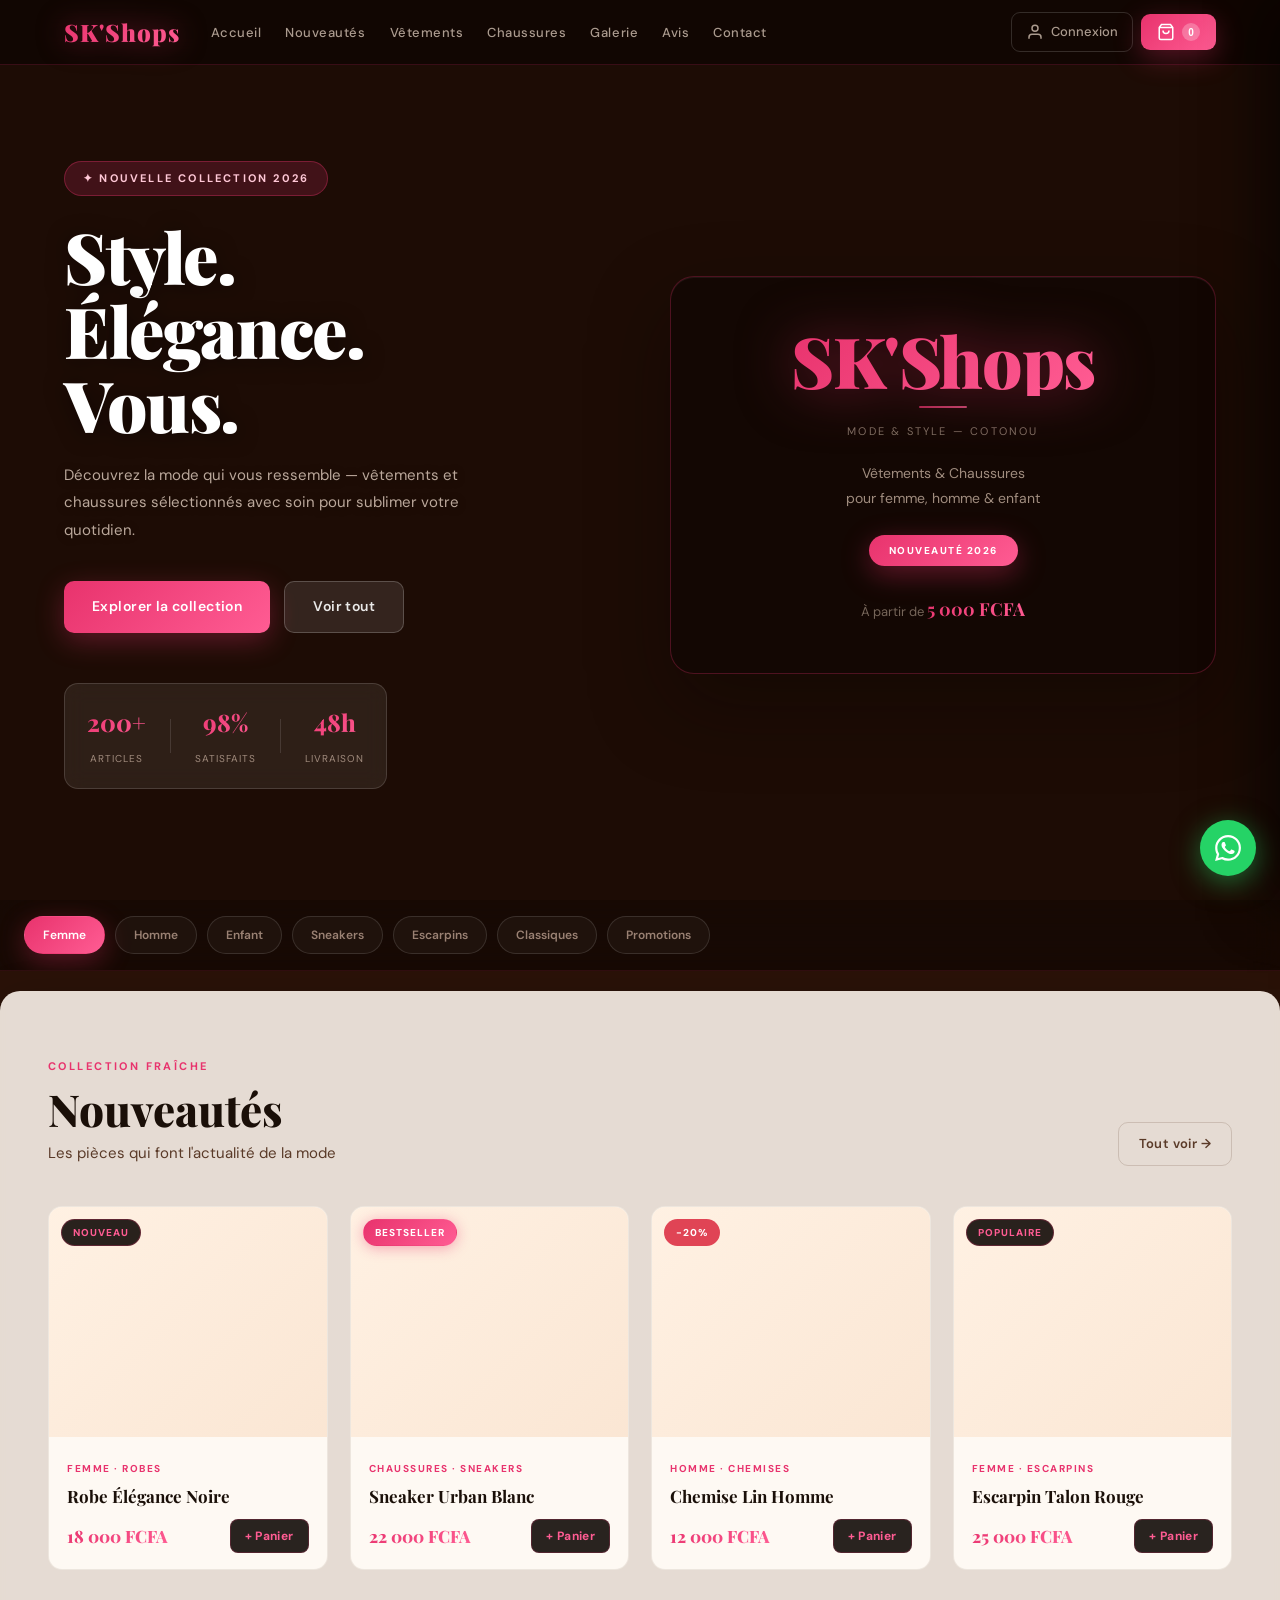
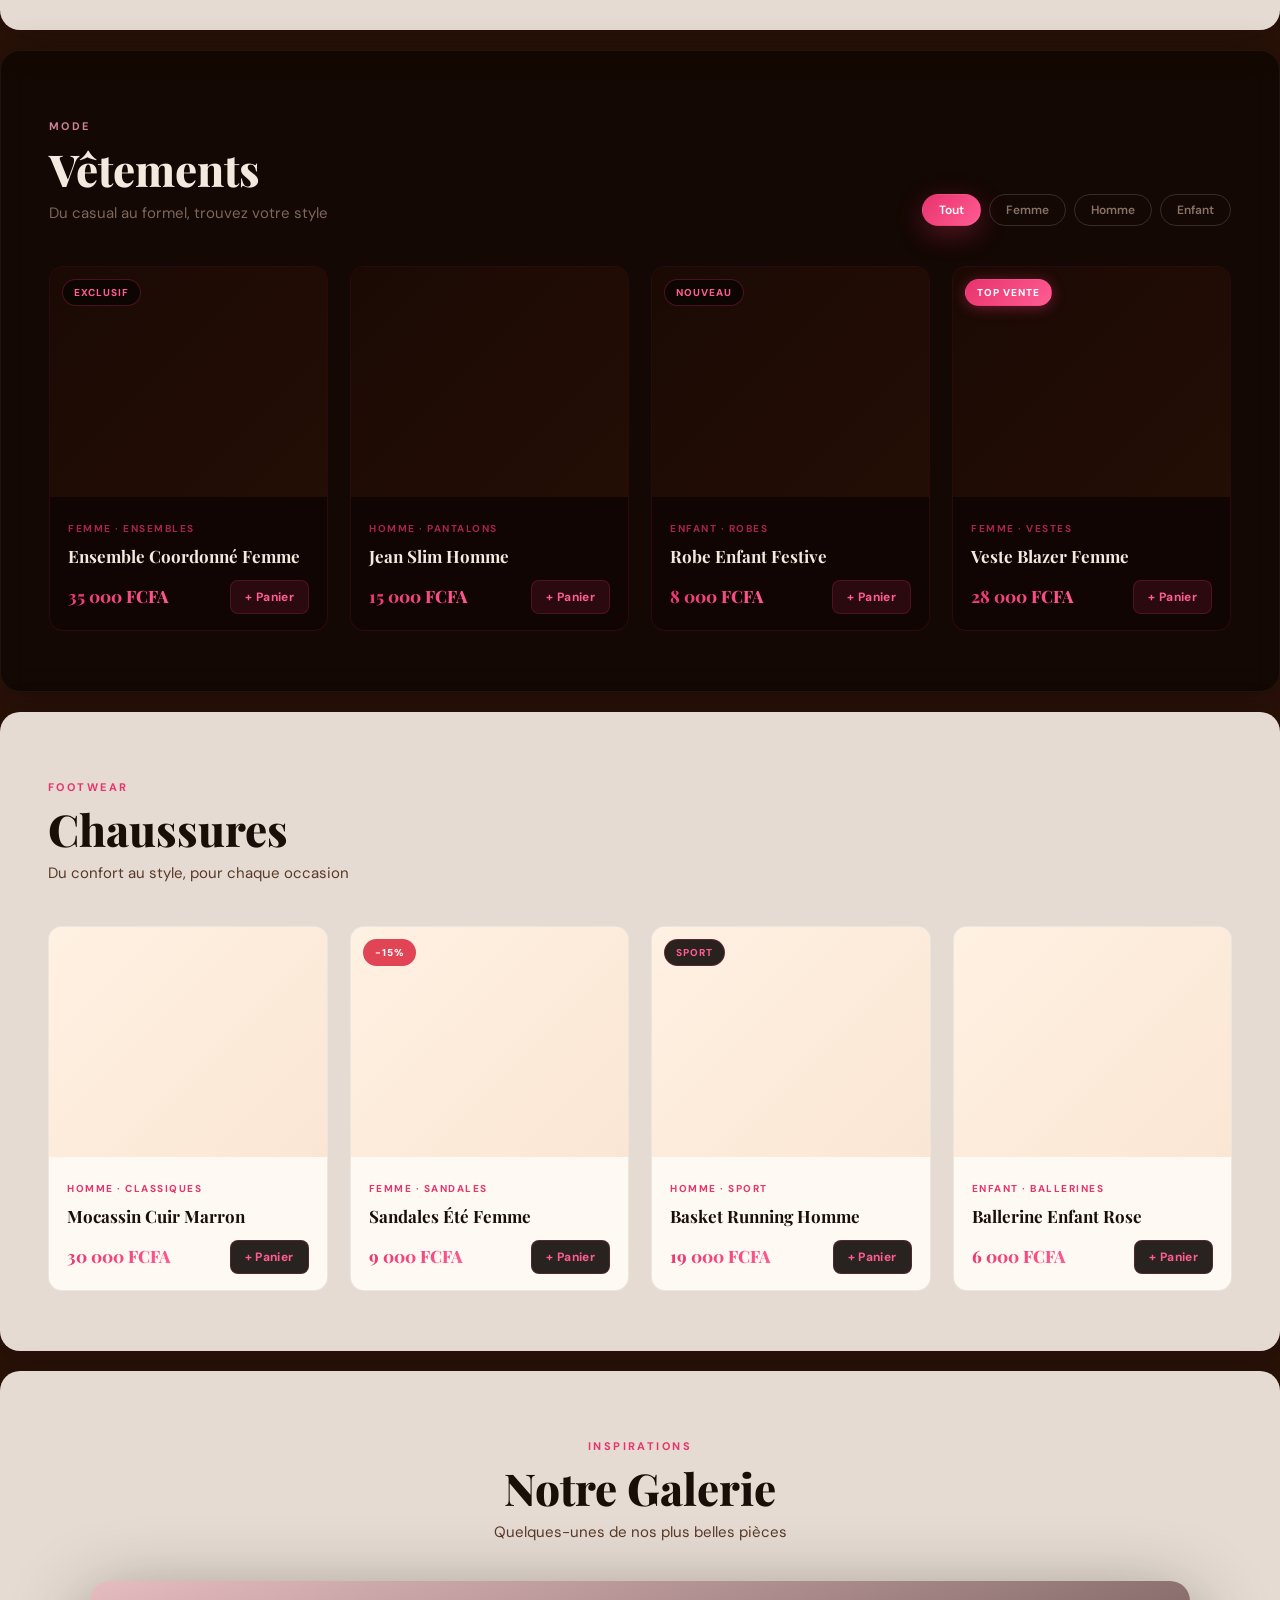
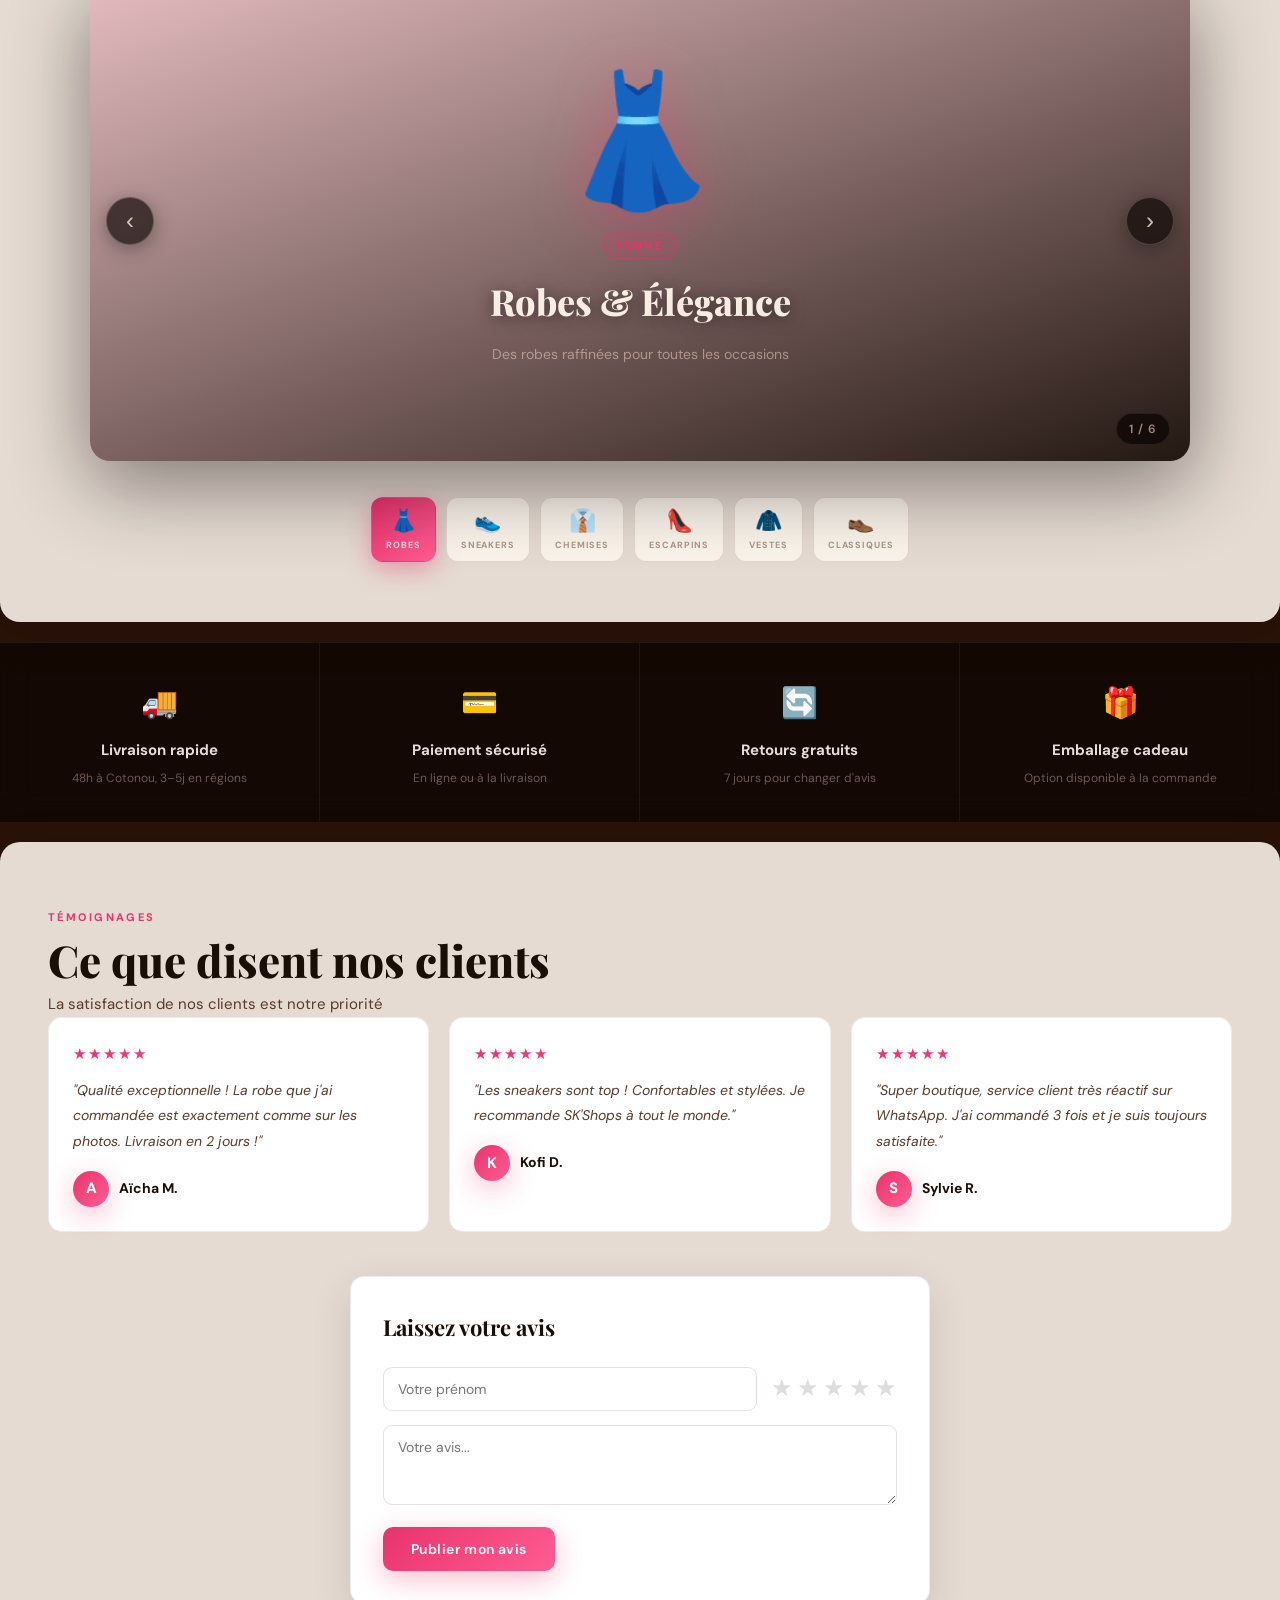
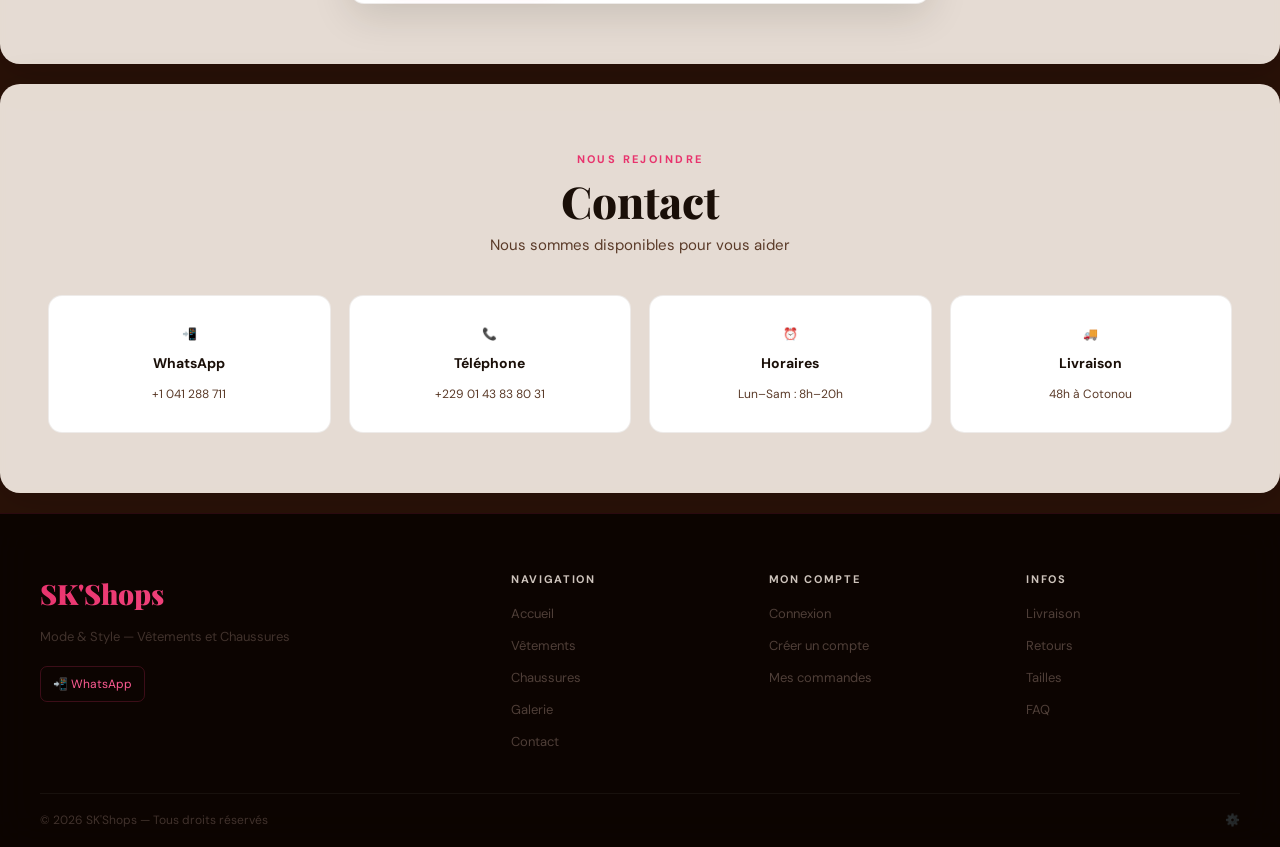
==== commit a5961bb3: "Add files via upload" ====
--- a/index.html
+++ b/index.html
@@ -5,6 +5,7 @@
     <meta name="viewport" content="width=device-width, initial-scale=1.0">
     <title>SK'Shops | Mode & Style</title>
     <link rel="stylesheet" href="style.css">
+    <link rel="stylesheet" href="payment-styles.css">
     <link rel="stylesheet" href="mobile-updates.css">
     <link href="https://fonts.googleapis.com/css2?family=Playfair+Display:ital,wght@0,400;0,700;0,900;1,400;1,700&family=DM+Sans:wght@300;400;500;600&display=swap" rel="stylesheet">
 </head>
@@ -50,12 +51,12 @@
             <button class="mob-close" id="mobClose">✕</button>
         </div>
         <nav class="mob-nav">
-            <a href="#accueil"    class="mob-link"><span>🏠</span> Accueil</a>
-            <a href="#nouveautes" class="mob-link"><span>✨</span> Nouveautés</a>
-            <a href="#vetements"  class="mob-link"><span>👗</span> Vêtements</a>
-            <a href="#chaussures" class="mob-link"><span>👟</span> Chaussures</a>
-            <a href="#galerie"    class="mob-link"><span>🖼</span> Galerie</a>
-            <a href="#avis"       class="mob-link"><span>⭐</span> Avis</a>
+            <a href="#accueil"    class="mob-link"><span></span> Accueil</a>
+            <a href="#nouveautes" class="mob-link"><span></span> Nouveautés</a>
+            <a href="#vetements"  class="mob-link"><span></span> Vêtements</a>
+            <a href="#chaussures" class="mob-link"><span></span> Chaussures</a>
+            <a href="#galerie"    class="mob-link"><span></span> Galerie</a>
+            <a href="#avis"       class="mob-link"><span></span> Avis</a>
             <a href="#contact"    class="mob-link"><span>📞</span> Contact</a>
         </nav>
         <div class="mob-footer">
@@ -103,13 +104,13 @@
 
     <!-- ===== CATÉGORIES STRIP ===== -->
     <section id="categories" class="categories-strip">
-        <a class="cat-chip active" href="#vetements">👗 Femme</a>
-        <a class="cat-chip" href="#vetements">👕 Homme</a>
-        <a class="cat-chip" href="#vetements">👶 Enfant</a>
-        <a class="cat-chip" href="#chaussures">👟 Sneakers</a>
-        <a class="cat-chip" href="#chaussures">👠 Escarpins</a>
-        <a class="cat-chip" href="#chaussures">👞 Classiques</a>
-        <a class="cat-chip" href="#nouveautes">🔥 Promotions</a>
+        <a class="cat-chip active" href="#vetements">Femme</a>
+        <a class="cat-chip" href="#vetements">Homme</a>
+        <a class="cat-chip" href="#vetements"> Enfant</a>
+        <a class="cat-chip" href="#chaussures"> Sneakers</a>
+        <a class="cat-chip" href="#chaussures"> Escarpins</a>
+        <a class="cat-chip" href="#chaussures">Classiques</a>
+        <a class="cat-chip" href="#nouveautes"> Promotions</a>
     </section>
 
     <!-- ===== NOUVEAUTÉS ===== -->
@@ -124,25 +125,25 @@
         </div>
         <div class="products-grid" id="nouveautesGrid">
             <div class="product-card" data-id="1" data-name="Robe Élégance Noire" data-price="18000" data-cat="vetements">
-                <div class="card-img"><div class="card-placeholder">👗</div><div class="card-badge">Nouveau</div>
+                <div class="card-img"><div class="card-placeholder"></div><div class="card-badge">Nouveau</div>
                 <div class="card-actions-overlay"><button class="quick-view-btn" onclick="quickView(1)">👁 Aperçu</button><button class="wishlist-btn" onclick="toggleWishlist(1)">♡</button></div></div>
                 <div class="card-body"><span class="card-cat">Femme · Robes</span><h3>Robe Élégance Noire</h3>
                 <div class="card-footer"><span class="price">18 000 FCFA</span><button class="btn-add-cart" onclick="addToCart(1,'Robe Élégance Noire',18000,'👗')">+ Panier</button></div></div>
             </div>
             <div class="product-card" data-id="2" data-name="Sneaker Urban Blanc" data-price="22000" data-cat="chaussures">
-                <div class="card-img"><div class="card-placeholder">👟</div><div class="card-badge bestseller">Bestseller</div>
+                <div class="card-img"><div class="card-placeholder"></div><div class="card-badge bestseller">Bestseller</div>
                 <div class="card-actions-overlay"><button class="quick-view-btn" onclick="quickView(2)">👁 Aperçu</button><button class="wishlist-btn" onclick="toggleWishlist(2)">♡</button></div></div>
                 <div class="card-body"><span class="card-cat">Chaussures · Sneakers</span><h3>Sneaker Urban Blanc</h3>
                 <div class="card-footer"><span class="price">22 000 FCFA</span><button class="btn-add-cart" onclick="addToCart(2,'Sneaker Urban Blanc',22000,'👟')">+ Panier</button></div></div>
             </div>
             <div class="product-card" data-id="3" data-name="Chemise Lin Homme" data-price="12000" data-cat="vetements">
-                <div class="card-img"><div class="card-placeholder">👔</div><div class="card-badge promo">-20%</div>
+                <div class="card-img"><div class="card-placeholder"></div><div class="card-badge promo">-20%</div>
                 <div class="card-actions-overlay"><button class="quick-view-btn" onclick="quickView(3)">👁 Aperçu</button><button class="wishlist-btn" onclick="toggleWishlist(3)">♡</button></div></div>
                 <div class="card-body"><span class="card-cat">Homme · Chemises</span><h3>Chemise Lin Homme</h3>
                 <div class="card-footer"><span class="price">12 000 FCFA</span><button class="btn-add-cart" onclick="addToCart(3,'Chemise Lin Homme',12000,'👔')">+ Panier</button></div></div>
             </div>
             <div class="product-card" data-id="4" data-name="Escarpin Talon Rouge" data-price="25000" data-cat="chaussures">
-                <div class="card-img"><div class="card-placeholder">👠</div><div class="card-badge">Populaire</div>
+                <div class="card-img"><div class="card-placeholder"></div><div class="card-badge">Populaire</div>
                 <div class="card-actions-overlay"><button class="quick-view-btn" onclick="quickView(4)">👁 Aperçu</button><button class="wishlist-btn" onclick="toggleWishlist(4)">♡</button></div></div>
                 <div class="card-body"><span class="card-cat">Femme · Escarpins</span><h3>Escarpin Talon Rouge</h3>
                 <div class="card-footer"><span class="price">25 000 FCFA</span><button class="btn-add-cart" onclick="addToCart(4,'Escarpin Talon Rouge',25000,'👠')">+ Panier</button></div></div>
@@ -167,25 +168,25 @@
         </div>
         <div class="products-grid" id="vetementsGrid">
             <div class="product-card dark-card" data-id="5" data-name="Ensemble Coordonné Femme" data-price="35000">
-                <div class="card-img"><div class="card-placeholder">👗</div><div class="card-badge">Exclusif</div>
+                <div class="card-img"><div class="card-placeholder"></div><div class="card-badge">Exclusif</div>
                 <div class="card-actions-overlay"><button class="quick-view-btn" onclick="quickView(5)">👁</button><button class="wishlist-btn" onclick="toggleWishlist(5)">♡</button></div></div>
                 <div class="card-body"><span class="card-cat">Femme · Ensembles</span><h3>Ensemble Coordonné Femme</h3>
                 <div class="card-footer"><span class="price">35 000 FCFA</span><button class="btn-add-cart" onclick="addToCart(5,'Ensemble Coordonné Femme',35000,'👗')">+ Panier</button></div></div>
             </div>
             <div class="product-card dark-card" data-id="6" data-name="Jean Slim Homme" data-price="15000">
-                <div class="card-img"><div class="card-placeholder">👖</div>
+                <div class="card-img"><div class="card-placeholder"></div>
                 <div class="card-actions-overlay"><button class="quick-view-btn" onclick="quickView(6)">👁</button><button class="wishlist-btn" onclick="toggleWishlist(6)">♡</button></div></div>
                 <div class="card-body"><span class="card-cat">Homme · Pantalons</span><h3>Jean Slim Homme</h3>
                 <div class="card-footer"><span class="price">15 000 FCFA</span><button class="btn-add-cart" onclick="addToCart(6,'Jean Slim Homme',15000,'👖')">+ Panier</button></div></div>
             </div>
             <div class="product-card dark-card" data-id="7" data-name="Robe Enfant Festive" data-price="8000">
-                <div class="card-img"><div class="card-placeholder">🎀</div><div class="card-badge">Nouveau</div>
+                <div class="card-img"><div class="card-placeholder"></div><div class="card-badge">Nouveau</div>
                 <div class="card-actions-overlay"><button class="quick-view-btn" onclick="quickView(7)">👁</button><button class="wishlist-btn" onclick="toggleWishlist(7)">♡</button></div></div>
                 <div class="card-body"><span class="card-cat">Enfant · Robes</span><h3>Robe Enfant Festive</h3>
                 <div class="card-footer"><span class="price">8 000 FCFA</span><button class="btn-add-cart" onclick="addToCart(7,'Robe Enfant Festive',8000,'🎀')">+ Panier</button></div></div>
             </div>
             <div class="product-card dark-card" data-id="8" data-name="Veste Blazer Femme" data-price="28000">
-                <div class="card-img"><div class="card-placeholder">🧥</div><div class="card-badge bestseller">Top vente</div>
+                <div class="card-img"><div class="card-placeholder"></div><div class="card-badge bestseller">Top vente</div>
                 <div class="card-actions-overlay"><button class="quick-view-btn" onclick="quickView(8)">👁</button><button class="wishlist-btn" onclick="toggleWishlist(8)">♡</button></div></div>
                 <div class="card-body"><span class="card-cat">Femme · Vestes</span><h3>Veste Blazer Femme</h3>
                 <div class="card-footer"><span class="price">28 000 FCFA</span><button class="btn-add-cart" onclick="addToCart(8,'Veste Blazer Femme',28000,'🧥')">+ Panier</button></div></div>
@@ -204,25 +205,25 @@
         </div>
         <div class="products-grid" id="chaussuresGrid">
             <div class="product-card" data-id="9" data-name="Mocassin Cuir Marron" data-price="30000">
-                <div class="card-img"><div class="card-placeholder">👞</div>
+                <div class="card-img"><div class="card-placeholder"></div>
                 <div class="card-actions-overlay"><button class="quick-view-btn" onclick="quickView(9)">👁</button><button class="wishlist-btn" onclick="toggleWishlist(9)">♡</button></div></div>
                 <div class="card-body"><span class="card-cat">Homme · Classiques</span><h3>Mocassin Cuir Marron</h3>
                 <div class="card-footer"><span class="price">30 000 FCFA</span><button class="btn-add-cart" onclick="addToCart(9,'Mocassin Cuir Marron',30000,'👞')">+ Panier</button></div></div>
             </div>
             <div class="product-card" data-id="10" data-name="Sandales Été Femme" data-price="9000">
-                <div class="card-img"><div class="card-placeholder">🩴</div><div class="card-badge promo">-15%</div>
+                <div class="card-img"><div class="card-placeholder"></div><div class="card-badge promo">-15%</div>
                 <div class="card-actions-overlay"><button class="quick-view-btn" onclick="quickView(10)">👁</button><button class="wishlist-btn" onclick="toggleWishlist(10)">♡</button></div></div>
                 <div class="card-body"><span class="card-cat">Femme · Sandales</span><h3>Sandales Été Femme</h3>
                 <div class="card-footer"><span class="price">9 000 FCFA</span><button class="btn-add-cart" onclick="addToCart(10,'Sandales Été Femme',9000,'🩴')">+ Panier</button></div></div>
             </div>
             <div class="product-card" data-id="11" data-name="Basket Running Homme" data-price="19000">
-                <div class="card-img"><div class="card-placeholder">👟</div><div class="card-badge">Sport</div>
+                <div class="card-img"><div class="card-placeholder"></div><div class="card-badge">Sport</div>
                 <div class="card-actions-overlay"><button class="quick-view-btn" onclick="quickView(11)">👁</button><button class="wishlist-btn" onclick="toggleWishlist(11)">♡</button></div></div>
                 <div class="card-body"><span class="card-cat">Homme · Sport</span><h3>Basket Running Homme</h3>
                 <div class="card-footer"><span class="price">19 000 FCFA</span><button class="btn-add-cart" onclick="addToCart(11,'Basket Running Homme',19000,'👟')">+ Panier</button></div></div>
             </div>
             <div class="product-card" data-id="12" data-name="Ballerine Enfant Rose" data-price="6000">
-                <div class="card-img"><div class="card-placeholder">🩰</div>
+                <div class="card-img"><div class="card-placeholder"></div>
                 <div class="card-actions-overlay"><button class="quick-view-btn" onclick="quickView(12)">👁</button><button class="wishlist-btn" onclick="toggleWishlist(12)">♡</button></div></div>
                 <div class="card-body"><span class="card-cat">Enfant · Ballerines</span><h3>Ballerine Enfant Rose</h3>
                 <div class="card-footer"><span class="price">6 000 FCFA</span><button class="btn-add-cart" onclick="addToCart(12,'Ballerine Enfant Rose',6000,'🩰')">+ Panier</button></div></div>
@@ -252,7 +253,7 @@
                 <!-- Slide 2 -->
                 <div class="gal-slide">
                     <div class="gal-slide-inner" style="background:linear-gradient(160deg,rgba(40,60,180,0.18) 0%,rgba(20,8,2,0.92) 100%)">
-                        <div class="gal-slide-emoji">👟</div>
+                        <div class="gal-slide-emoji"></div>
                         <div class="gal-slide-info">
                             <span class="gal-slide-cat">Chaussures</span>
                             <h3 class="gal-slide-title">Sneakers Urbains</h3>
@@ -263,7 +264,7 @@
                 <!-- Slide 3 -->
                 <div class="gal-slide">
                     <div class="gal-slide-inner" style="background:linear-gradient(160deg,rgba(20,100,60,0.18) 0%,rgba(20,8,2,0.92) 100%)">
-                        <div class="gal-slide-emoji">👔</div>
+                        <div class="gal-slide-emoji"></div>
                         <div class="gal-slide-info">
                             <span class="gal-slide-cat">Homme</span>
                             <h3 class="gal-slide-title">Chemises &amp; Style</h3>
@@ -274,7 +275,7 @@
                 <!-- Slide 4 -->
                 <div class="gal-slide">
                     <div class="gal-slide-inner" style="background:linear-gradient(160deg,rgba(180,20,60,0.2) 0%,rgba(20,8,2,0.92) 100%)">
-                        <div class="gal-slide-emoji">👠</div>
+                        <div class="gal-slide-emoji"></div>
                         <div class="gal-slide-info">
                             <span class="gal-slide-cat">Femme</span>
                             <h3 class="gal-slide-title">Escarpins &amp; Glamour</h3>
--- a/payment-styles.css
+++ b/payment-styles.css
@@ -0,0 +1,691 @@
+/* =============================================
+   SK'SHOPS — payment-styles.css
+   Styles pour le tunnel de paiement 3 étapes
+   ============================================= */
+
+/* ═══════════════════════════════════════
+   OPTIONS DE PAIEMENT — ÉTAPE 1
+   ═══════════════════════════════════════ */
+.payment-methods {
+    display: flex;
+    flex-direction: column;
+    gap: 10px;
+    margin-bottom: 18px;
+}
+
+.pay-option {
+    display: flex;
+    align-items: center;
+    gap: 14px;
+    padding: 14px 16px;
+    border: 2px solid rgba(90,58,40,0.12);
+    border-radius: 13px;
+    cursor: pointer;
+    transition: all 0.25s ease;
+    background: rgba(255,252,248,0.8);
+    position: relative;
+    user-select: none;
+}
+
+.pay-option input[type="radio"] {
+    display: none;
+}
+
+.pay-option:hover {
+    border-color: rgba(232,51,109,0.3);
+    background: rgba(255,240,245,0.6);
+}
+
+.pay-option.selected {
+    border-color: var(--rose);
+    background: rgba(232,51,109,0.06);
+    box-shadow: 0 0 0 1px rgba(232,51,109,0.2);
+}
+
+.pay-icon-wrap {
+    width: 44px;
+    height: 44px;
+    border-radius: 12px;
+    display: flex;
+    align-items: center;
+    justify-content: center;
+    font-size: 20px;
+    flex-shrink: 0;
+    box-shadow: 0 4px 12px rgba(0,0,0,0.15);
+}
+
+.pay-details {
+    flex: 1;
+    min-width: 0;
+}
+
+.pay-details strong {
+    display: block;
+    font-size: 14px;
+    font-weight: 700;
+    color: var(--text-dark);
+    margin-bottom: 2px;
+}
+
+.pay-details span {
+    font-size: 12px;
+    color: var(--text-light);
+}
+
+.pay-tick {
+    width: 26px;
+    height: 26px;
+    border-radius: 50%;
+    border: 2px solid rgba(90,58,40,0.15);
+    display: flex;
+    align-items: center;
+    justify-content: center;
+    font-size: 12px;
+    font-weight: 800;
+    color: transparent;
+    transition: all 0.22s ease;
+    flex-shrink: 0;
+}
+
+.pay-option.selected .pay-tick {
+    background: var(--grad-rose);
+    border-color: transparent;
+    color: white;
+    box-shadow: 0 3px 10px rgba(232,51,109,0.35);
+}
+
+/* ═══════════════════════════════════════
+   BOUTON RETOUR
+   ═══════════════════════════════════════ */
+.co-back-btn {
+    display: inline-flex;
+    align-items: center;
+    gap: 6px;
+    background: none;
+    border: none;
+    color: var(--text-light);
+    font-size: 13px;
+    font-weight: 600;
+    cursor: pointer;
+    padding: 0;
+    margin-bottom: 20px;
+    transition: color 0.2s;
+    font-family: var(--font-body);
+}
+.co-back-btn:hover { color: var(--rose); }
+
+/* ═══════════════════════════════════════
+   HEADER ÉTAPES AVEC PROGRESSION
+   ═══════════════════════════════════════ */
+.co-step-header {
+    text-align: center;
+    margin-bottom: 24px;
+}
+
+.co-steps-track {
+    display: flex;
+    align-items: center;
+    justify-content: center;
+    gap: 0;
+    margin-bottom: 16px;
+}
+
+.co-step-dot {
+    width: 32px;
+    height: 32px;
+    border-radius: 50%;
+    border: 2px solid rgba(90,58,40,0.18);
+    background: white;
+    display: flex;
+    align-items: center;
+    justify-content: center;
+    font-size: 12px;
+    font-weight: 800;
+    color: var(--text-light);
+    transition: all 0.3s ease;
+    flex-shrink: 0;
+}
+
+.co-step-dot.active {
+    background: var(--grad-rose);
+    border-color: transparent;
+    color: white;
+    box-shadow: 0 4px 14px rgba(232,51,109,0.4);
+    transform: scale(1.1);
+}
+
+.co-step-dot.done {
+    background: var(--grad-rose);
+    border-color: transparent;
+    color: white;
+    font-size: 13px;
+}
+
+.co-step-line {
+    width: 40px;
+    height: 2px;
+    background: rgba(90,58,40,0.12);
+    transition: background 0.3s;
+}
+
+.co-step-line.done {
+    background: var(--grad-rose);
+}
+
+.co-step-header h4 {
+    font-family: var(--font-title);
+    font-size: 20px;
+    font-weight: 700;
+    color: var(--text-dark);
+    margin-bottom: 4px;
+}
+
+.co-step-header p {
+    font-size: 13px;
+    color: var(--text-light);
+}
+
+/* ═══════════════════════════════════════
+   LISTE DES OPÉRATEURS — ÉTAPE 2
+   ═══════════════════════════════════════ */
+.operators-list {
+    display: flex;
+    flex-direction: column;
+    gap: 10px;
+    margin-bottom: 16px;
+}
+
+.op-card {
+    display: flex;
+    align-items: center;
+    gap: 14px;
+    padding: 14px 16px;
+    border: 2px solid rgba(90,58,40,0.12);
+    border-radius: 14px;
+    cursor: pointer;
+    transition: all 0.25s ease;
+    background: rgba(255,252,248,0.9);
+    text-align: left;
+    width: 100%;
+    font-family: var(--font-body);
+    position: relative;
+}
+
+.op-card:hover {
+    border-color: rgba(90,58,40,0.25);
+    transform: translateY(-1px);
+    box-shadow: 0 6px 20px rgba(10,4,1,0.1);
+}
+
+.op-card.active {
+    border-color: var(--rose);
+    box-shadow: 0 0 0 1px rgba(232,51,109,0.2), 0 6px 20px rgba(232,51,109,0.12);
+    background: rgba(232,51,109,0.04);
+}
+
+.op-logo-badge {
+    width: 52px;
+    height: 52px;
+    border-radius: 12px;
+    display: flex;
+    align-items: center;
+    justify-content: center;
+    font-size: 12px;
+    font-weight: 900;
+    letter-spacing: 0.05em;
+    flex-shrink: 0;
+    box-shadow: 0 4px 14px rgba(0,0,0,0.2);
+}
+
+.op-text {
+    flex: 1;
+}
+
+.op-text strong {
+    display: block;
+    font-size: 14px;
+    font-weight: 700;
+    color: var(--text-dark);
+    margin-bottom: 3px;
+}
+
+.op-text span {
+    font-size: 12px;
+    color: var(--text-light);
+}
+
+.op-radio-circle {
+    width: 22px;
+    height: 22px;
+    border-radius: 50%;
+    border: 2px solid rgba(90,58,40,0.2);
+    transition: all 0.22s ease;
+    flex-shrink: 0;
+    position: relative;
+}
+
+.op-card.active .op-radio-circle {
+    border-color: var(--rose);
+    background: var(--rose);
+    box-shadow: 0 0 0 3px rgba(232,51,109,0.2);
+}
+
+.op-card.active .op-radio-circle::after {
+    content: '';
+    position: absolute;
+    top: 50%;
+    left: 50%;
+    transform: translate(-50%, -50%);
+    width: 8px;
+    height: 8px;
+    border-radius: 50%;
+    background: white;
+}
+
+.co-amount-pill {
+    text-align: center;
+    background: rgba(255,240,225,0.7);
+    border: 1px solid rgba(90,58,40,0.12);
+    border-radius: 50px;
+    padding: 10px 20px;
+    font-size: 14px;
+    color: var(--text-mid);
+}
+
+.co-amount-pill strong {
+    font-family: var(--font-title);
+    font-size: 18px;
+    background: var(--grad-rose);
+    -webkit-background-clip: text;
+    -webkit-text-fill-color: transparent;
+    background-clip: text;
+}
+
+/* ═══════════════════════════════════════
+   CARTE PAIEMENT MOBILE — ÉTAPE 3
+   ═══════════════════════════════════════ */
+.mobile-pay-card {
+    border-radius: 16px;
+    overflow: hidden;
+    border: 1px solid rgba(90,58,40,0.12);
+    box-shadow: 0 8px 32px rgba(10,4,1,0.12);
+    margin-bottom: 18px;
+}
+
+.mpc-top {
+    padding: 20px 22px;
+    display: flex;
+    align-items: center;
+    gap: 14px;
+}
+
+.mpc-logo-big {
+    width: 52px;
+    height: 52px;
+    border-radius: 12px;
+    background: rgba(255,255,255,0.2);
+    display: flex;
+    align-items: center;
+    justify-content: center;
+    font-size: 13px;
+    font-weight: 900;
+    letter-spacing: 0.05em;
+    flex-shrink: 0;
+    border: 2px solid rgba(255,255,255,0.3);
+}
+
+.mpc-top-info {
+    display: flex;
+    flex-direction: column;
+    gap: 3px;
+}
+
+.mpc-op-name {
+    font-family: var(--font-title);
+    font-size: 18px;
+    font-weight: 800;
+}
+
+.mpc-op-ussd {
+    font-size: 11px;
+    opacity: 0.75;
+}
+
+.mpc-body {
+    background: white;
+    padding: 20px 22px;
+}
+
+.mpc-amount-row {
+    display: flex;
+    justify-content: space-between;
+    align-items: center;
+    padding: 12px 16px;
+    background: rgba(255,240,225,0.6);
+    border-radius: 10px;
+    margin-bottom: 18px;
+    font-size: 14px;
+    color: var(--text-mid);
+}
+
+.mpc-amount-row strong {
+    font-family: var(--font-title);
+    font-size: 20px;
+    font-weight: 800;
+    background: var(--grad-rose);
+    -webkit-background-clip: text;
+    -webkit-text-fill-color: transparent;
+    background-clip: text;
+}
+
+/* Champ téléphone */
+.mpc-number-section {
+    margin-bottom: 18px;
+}
+
+.phone-input-wrap {
+    display: flex;
+    align-items: center;
+    border: 2px solid rgba(90,58,40,0.15);
+    border-radius: 11px;
+    overflow: hidden;
+    background: white;
+    transition: all 0.25s;
+    margin-top: 6px;
+}
+
+.phone-input-wrap:focus-within {
+    border-color: var(--rose);
+    box-shadow: 0 0 0 3px rgba(232,51,109,0.12);
+}
+
+.phone-flag {
+    padding: 0 10px 0 14px;
+    font-size: 20px;
+    flex-shrink: 0;
+}
+
+.phone-code {
+    font-size: 14px;
+    font-weight: 700;
+    color: var(--text-mid);
+    padding-right: 10px;
+    border-right: 1.5px solid rgba(90,58,40,0.1);
+    flex-shrink: 0;
+}
+
+.phone-input-wrap input {
+    flex: 1;
+    border: none !important;
+    outline: none !important;
+    box-shadow: none !important;
+    padding: 13px 14px;
+    font-size: 16px;
+    font-weight: 600;
+    color: var(--text-dark);
+    font-family: var(--font-body);
+    letter-spacing: 0.08em;
+    background: transparent;
+    margin: 0 !important;
+    width: 100%;
+}
+
+.phone-hint {
+    font-size: 11px;
+    color: var(--text-light);
+    margin-top: 6px;
+}
+
+/* Comment ça marche */
+.mpc-how-it-works {
+    display: flex;
+    flex-direction: column;
+    gap: 10px;
+}
+
+.mpc-step-row {
+    display: flex;
+    align-items: center;
+    gap: 12px;
+    font-size: 13px;
+    color: var(--text-mid);
+}
+
+.mpc-num {
+    width: 26px;
+    height: 26px;
+    border-radius: 50%;
+    display: flex;
+    align-items: center;
+    justify-content: center;
+    font-size: 12px;
+    font-weight: 800;
+    flex-shrink: 0;
+    box-shadow: 0 2px 8px rgba(0,0,0,0.15);
+}
+
+/* Bouton payer */
+.btn-pay-confirm {
+    display: flex;
+    align-items: center;
+    justify-content: center;
+    gap: 10px;
+    width: 100%;
+    padding: 16px;
+    border: none;
+    border-radius: 13px;
+    font-family: var(--font-body);
+    font-size: 16px;
+    font-weight: 800;
+    cursor: pointer;
+    letter-spacing: 0.02em;
+    box-shadow: 0 8px 28px rgba(0,0,0,0.25);
+    transition: all 0.25s ease;
+}
+
+.btn-pay-confirm:hover {
+    transform: translateY(-2px);
+    box-shadow: 0 12px 36px rgba(0,0,0,0.32);
+    filter: brightness(1.06);
+}
+
+.btn-pay-confirm span {
+    font-size: 18px;
+}
+
+.secure-note {
+    text-align: center;
+    font-size: 11px;
+    color: var(--text-light);
+    margin-top: 10px;
+}
+
+/* ═══════════════════════════════════════
+   ÉCRAN DE TRAITEMENT
+   ═══════════════════════════════════════ */
+.co-processing {
+    display: flex;
+    flex-direction: column;
+    align-items: center;
+    justify-content: center;
+    padding: 40px 20px;
+    text-align: center;
+    gap: 12px;
+    min-height: 280px;
+}
+
+.co-processing-ring {
+    width: 80px;
+    height: 80px;
+    border-radius: 50%;
+    border: 4px solid rgba(90,58,40,0.1);
+    border-top-color: var(--op-c, var(--rose));
+    animation: spin 0.9s linear infinite;
+    position: absolute;
+}
+
+@keyframes spin { to { transform: rotate(360deg); } }
+
+.co-processing-logo {
+    width: 64px;
+    height: 64px;
+    border-radius: 16px;
+    display: flex;
+    align-items: center;
+    justify-content: center;
+    font-size: 13px;
+    font-weight: 900;
+    letter-spacing: 0.05em;
+    box-shadow: 0 6px 20px rgba(0,0,0,0.2);
+    position: relative;
+    z-index: 1;
+}
+
+.co-processing h4 {
+    font-family: var(--font-title);
+    font-size: 20px;
+    color: var(--text-dark);
+    margin-top: 8px;
+}
+
+.co-processing p {
+    font-size: 13px;
+    color: var(--text-light);
+}
+
+.co-processing-num {
+    font-weight: 700;
+    color: var(--text-mid) !important;
+    font-size: 14px !important;
+}
+
+/* ═══════════════════════════════════════
+   ÉCRAN DE SUCCÈS
+   ═══════════════════════════════════════ */
+.co-success {
+    display: flex;
+    flex-direction: column;
+    align-items: center;
+    text-align: center;
+    padding: 20px 10px 10px;
+    gap: 0;
+}
+
+.co-success-ring {
+    width: 80px;
+    height: 80px;
+    border-radius: 50%;
+    background: rgba(46,204,138,0.12);
+    border: 3px solid rgba(46,204,138,0.3);
+    position: absolute;
+    animation: successPulse 1.5s ease-out both;
+}
+
+@keyframes successPulse {
+    0%   { transform: scale(0.5); opacity: 0; }
+    60%  { transform: scale(1.15); opacity: 1; }
+    100% { transform: scale(1); }
+}
+
+.co-success-icon {
+    width: 64px;
+    height: 64px;
+    border-radius: 50%;
+    display: flex;
+    align-items: center;
+    justify-content: center;
+    font-size: 26px;
+    font-weight: 900;
+    box-shadow: 0 8px 28px rgba(0,0,0,0.2);
+    margin-bottom: 18px;
+    position: relative;
+    z-index: 1;
+    animation: bounceIn 0.5s 0.1s ease both;
+}
+
+@keyframes bounceIn {
+    0%   { transform: scale(0); }
+    60%  { transform: scale(1.15); }
+    100% { transform: scale(1); }
+}
+
+.co-success h3 {
+    font-family: var(--font-title);
+    font-size: 24px;
+    font-weight: 800;
+    color: var(--text-dark);
+    margin-bottom: 8px;
+}
+
+.co-success p {
+    font-size: 14px;
+    color: var(--text-mid);
+    line-height: 1.6;
+    margin-bottom: 14px;
+}
+
+.co-success-ref {
+    background: rgba(255,240,225,0.8);
+    border: 1px solid rgba(90,58,40,0.12);
+    border-radius: 50px;
+    padding: 7px 20px;
+    font-size: 13px;
+    font-weight: 700;
+    color: var(--text-mid);
+    margin-bottom: 10px;
+    letter-spacing: 0.06em;
+}
+
+.co-success-sms {
+    font-size: 12px !important;
+    color: var(--text-light) !important;
+    background: rgba(46,204,138,0.08);
+    border-radius: 9px;
+    padding: 10px 14px;
+    border: 1px solid rgba(46,204,138,0.2);
+    width: 100%;
+}
+
+/* ═══════════════════════════════════════
+   CHECKOUT FORM — améliorations style
+   ═══════════════════════════════════════ */
+.checkout-form input,
+.checkout-form select {
+    width: 100%;
+    padding: 12px 14px;
+    border: 2px solid rgba(90,58,40,0.12);
+    border-radius: 11px;
+    font-size: 14px;
+    outline: none;
+    margin-bottom: 12px;
+    font-family: var(--font-body);
+    transition: all 0.25s;
+    background: white;
+    color: var(--text-dark);
+}
+
+.checkout-form input:focus,
+.checkout-form select:focus {
+    border-color: var(--rose);
+    box-shadow: 0 0 0 3px rgba(232,51,109,0.1);
+}
+
+/* Scrollbar dans checkout modal */
+.checkout-modal {
+    max-height: 88vh;
+    overflow-y: auto;
+    scrollbar-width: thin;
+    scrollbar-color: rgba(232,51,109,0.3) transparent;
+}
+
+/* Mobile responsive */
+@media (max-width: 480px) {
+    .pay-option { padding: 12px 14px; gap: 12px; }
+    .pay-icon-wrap { width: 38px; height: 38px; font-size: 17px; }
+    .op-logo-badge { width: 44px; height: 44px; font-size: 11px; }
+    .mpc-top { padding: 16px 18px; }
+    .mpc-body { padding: 16px 18px; }
+    .btn-pay-confirm { padding: 14px; font-size: 15px; }
+    .co-steps-track { gap: 0; }
+    .co-step-line { width: 28px; }
+}
